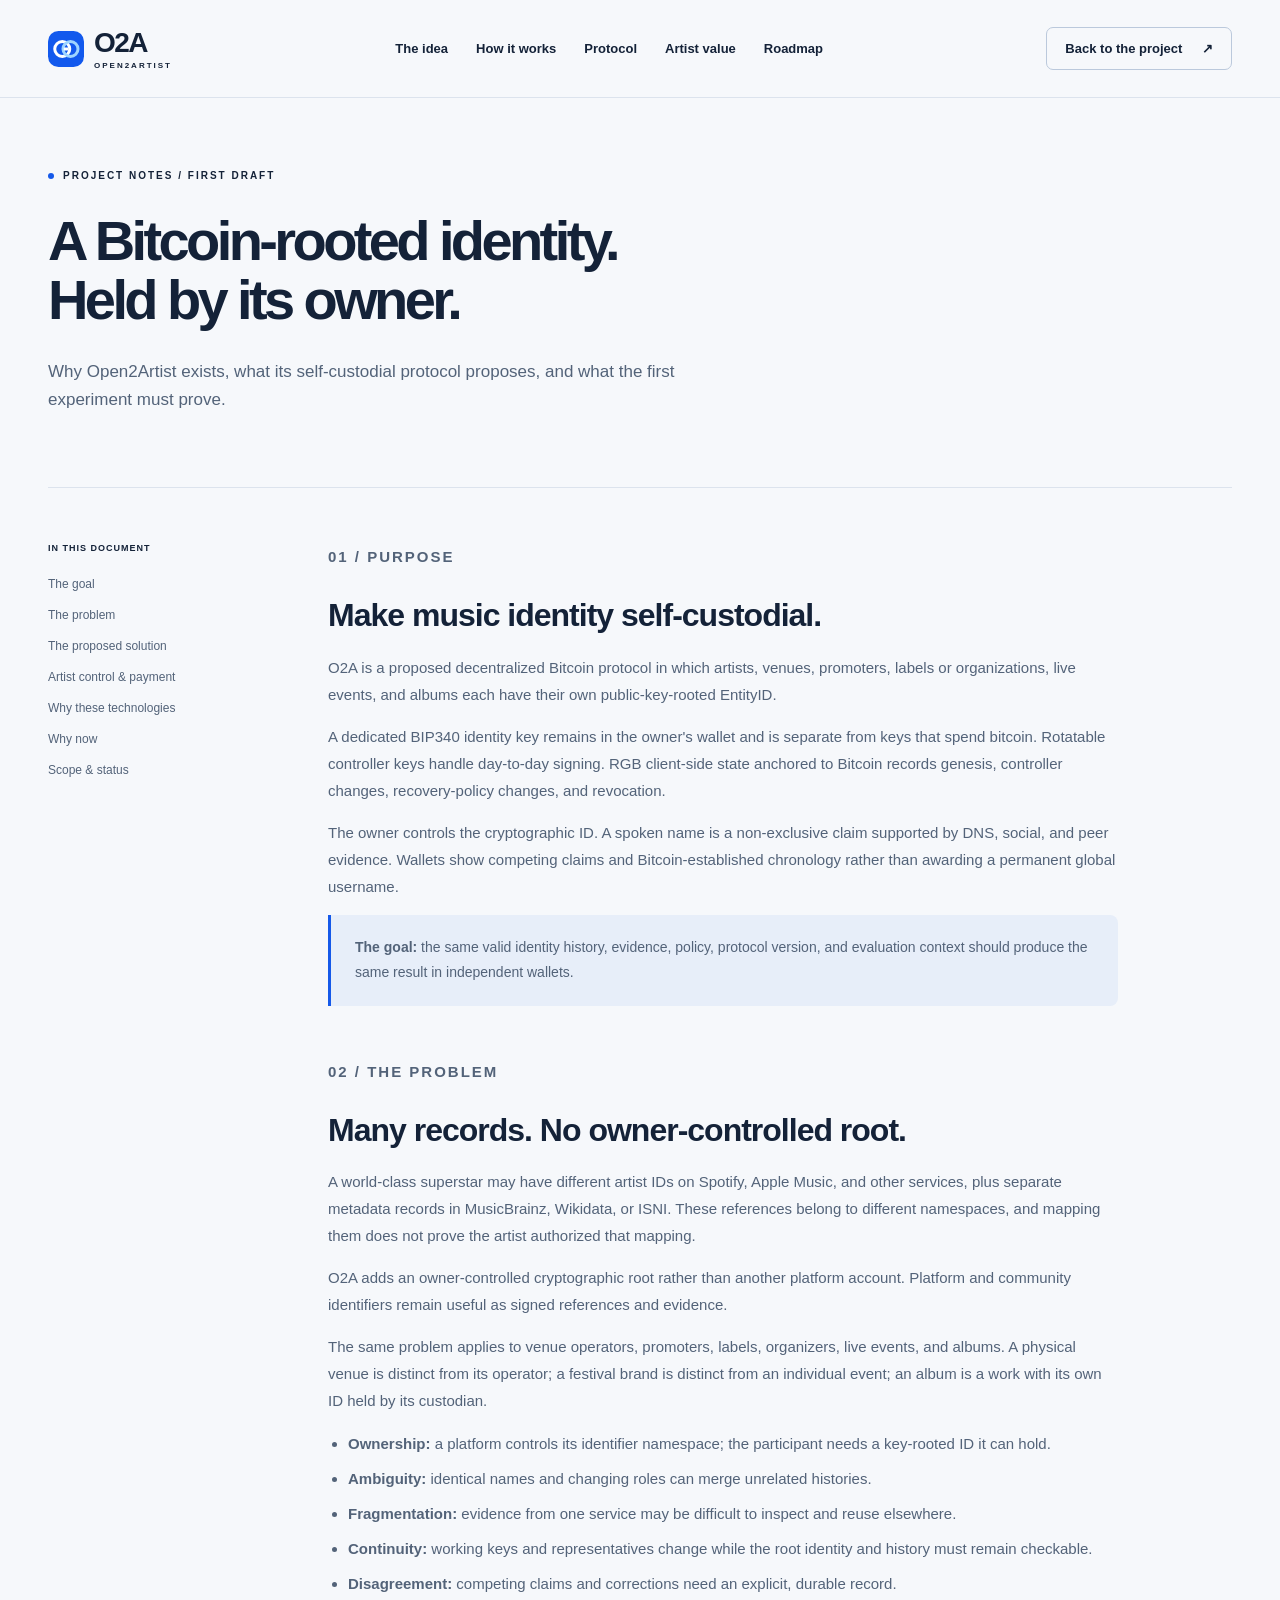
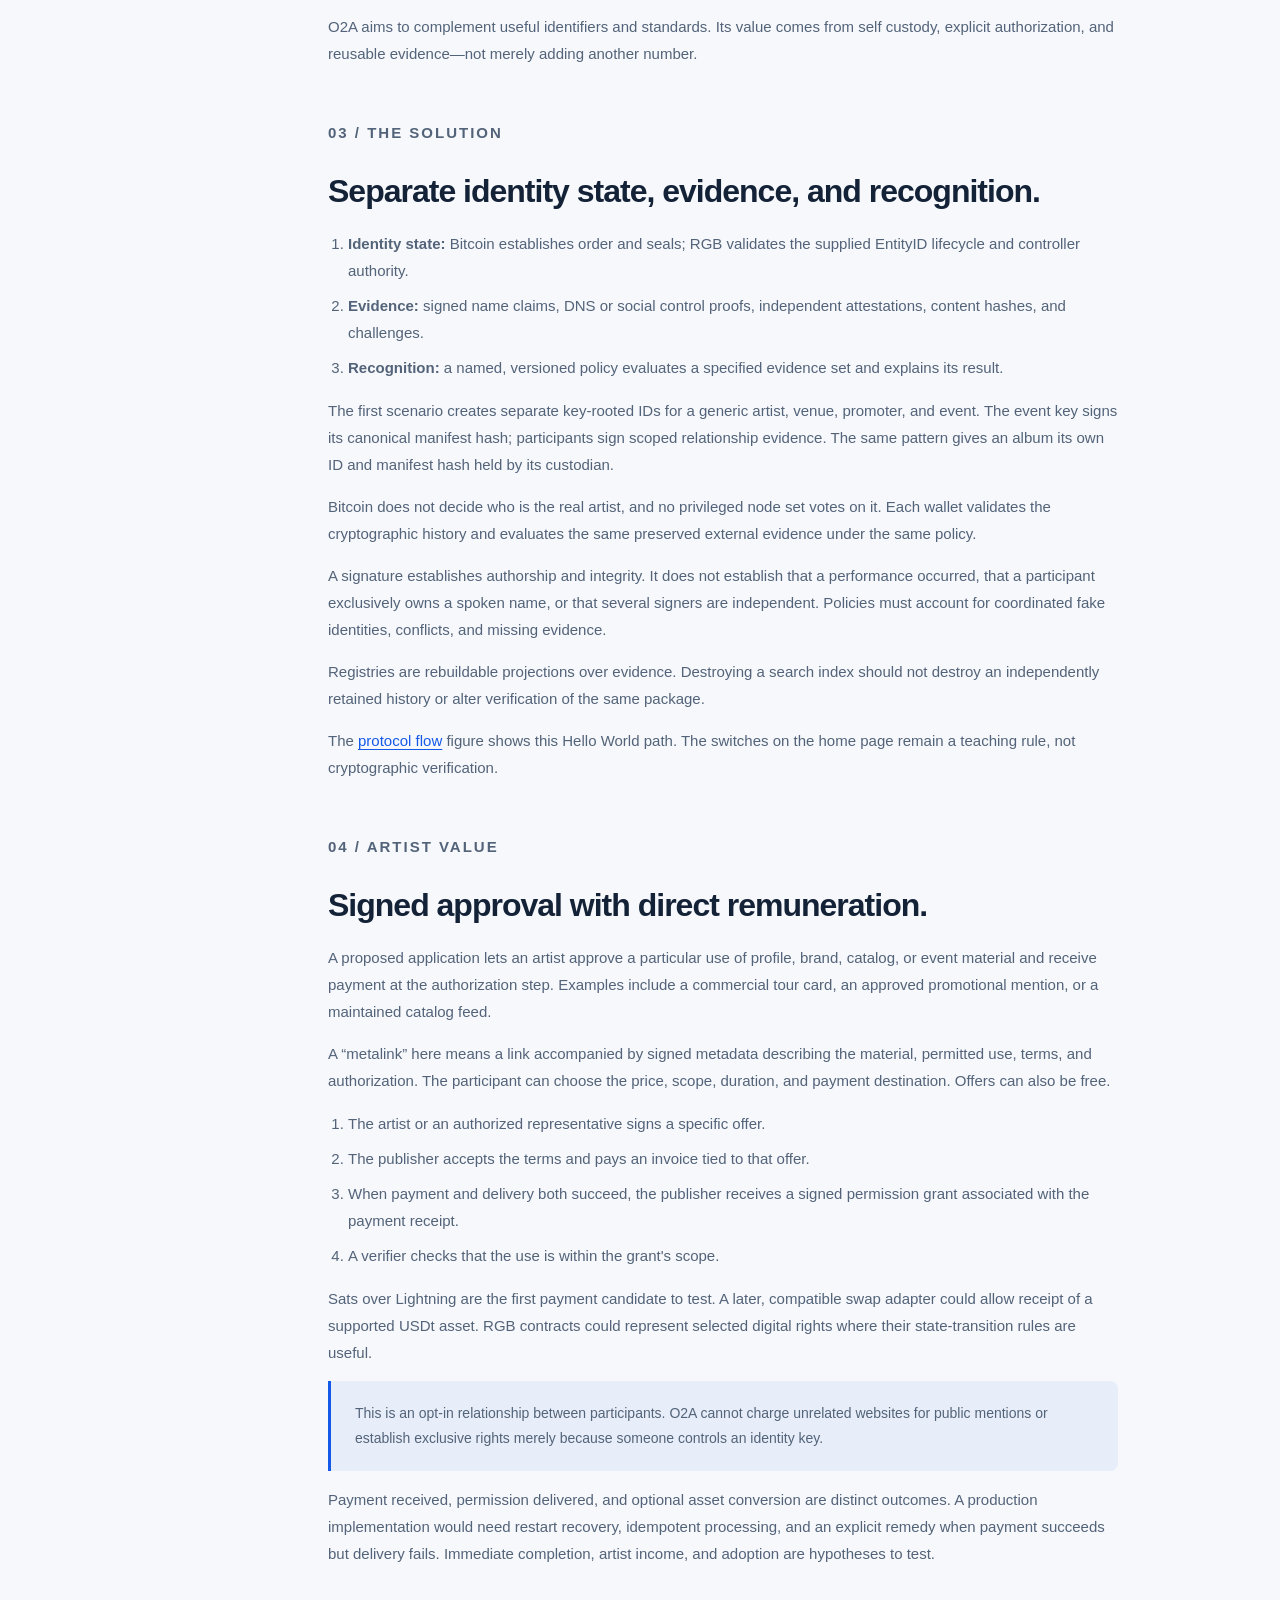
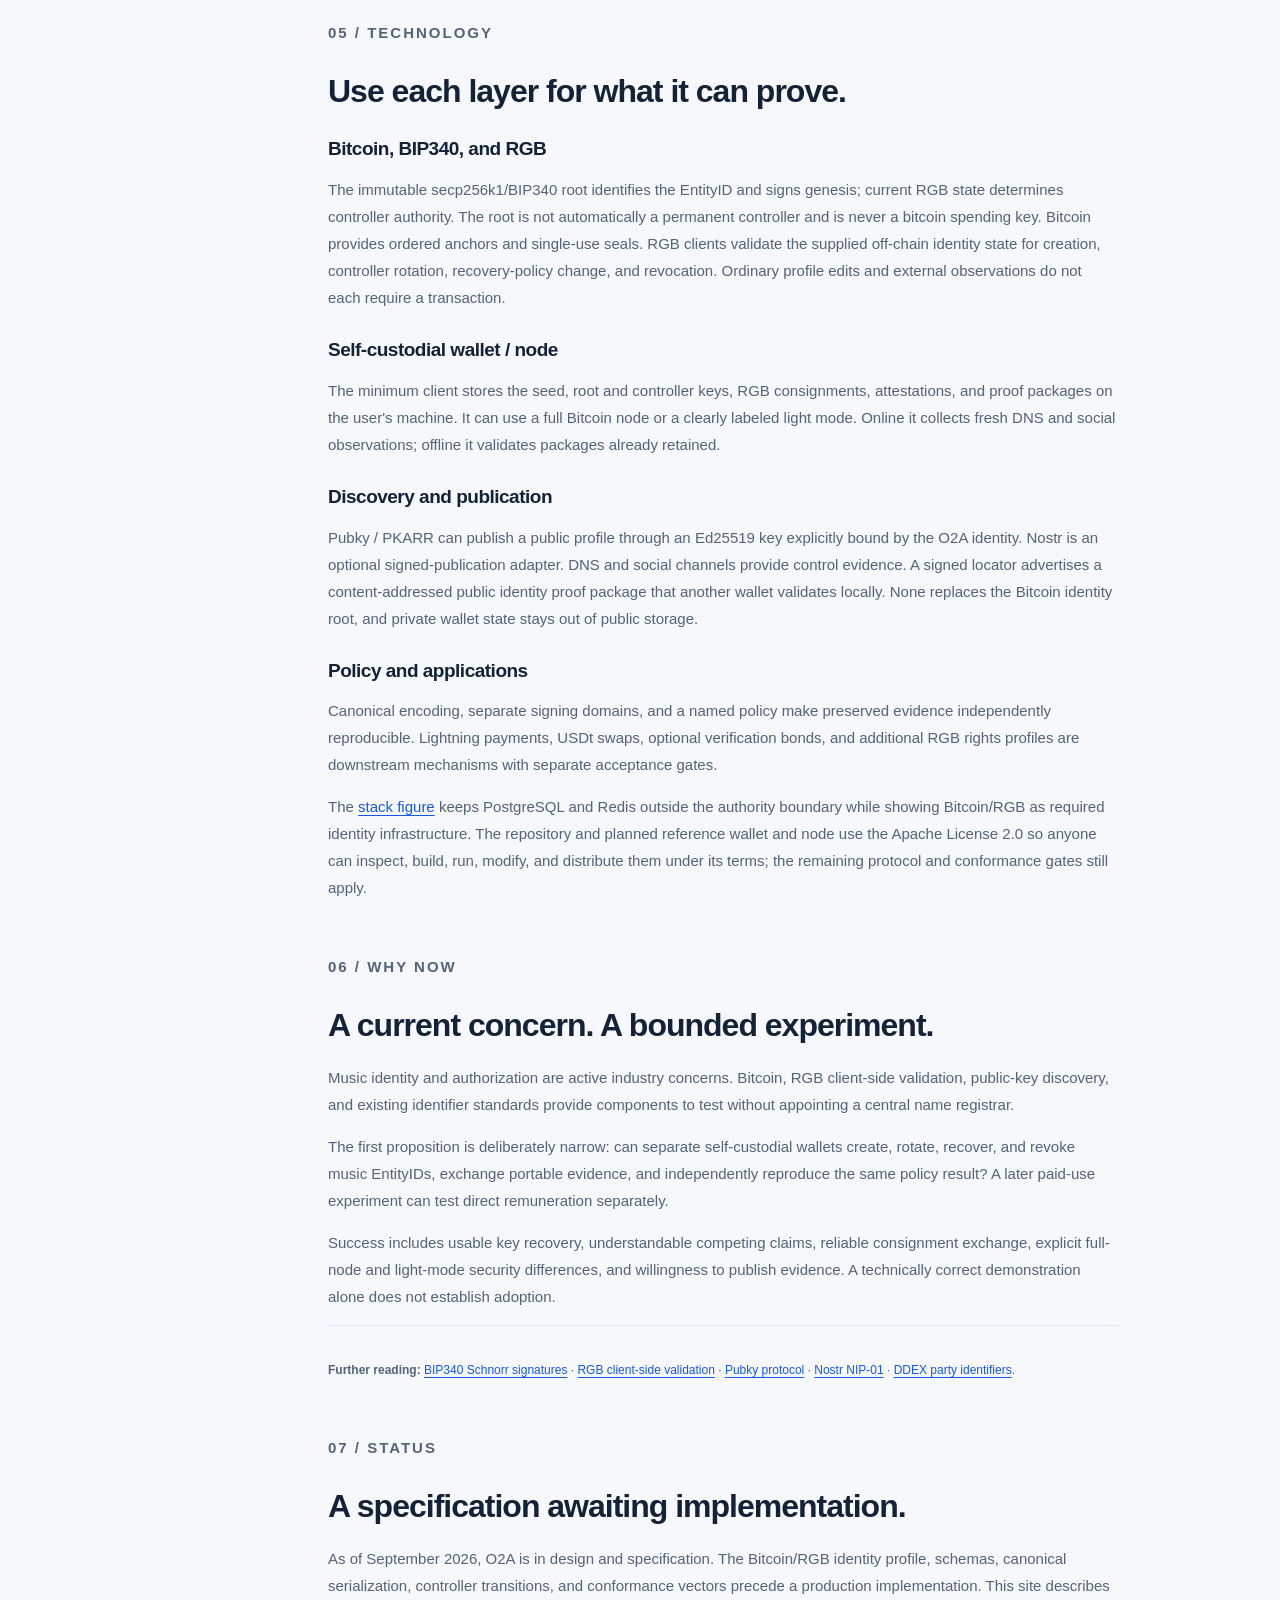
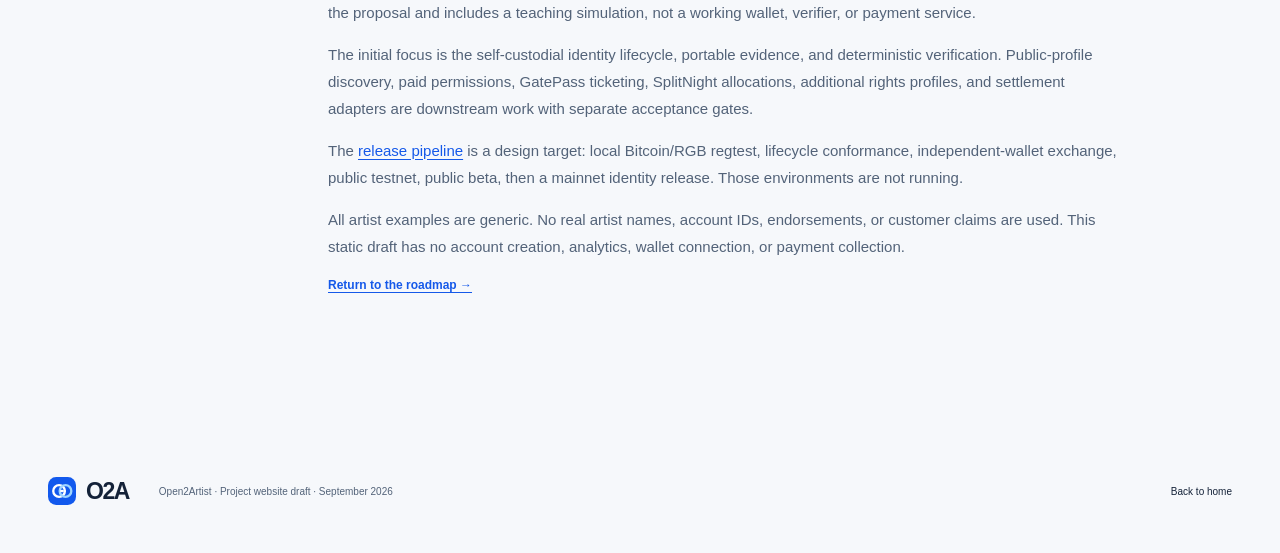
==== site/guide.html @ 4b62922c "Tighten proof package and adopt Apache-2.0" ====
<!doctype html>
<html lang="en">
<head>
  <meta charset="utf-8"><meta name="viewport" content="width=device-width, initial-scale=1">
  <meta name="description" content="The goal, design choices, and open questions behind Open2Artist. A draft protocol for participant-controlled identity in music.">
  <meta name="robots" content="noindex, nofollow"><meta name="theme-color" content="#f6f8fb">
  <title>Project notes — O2A Open2Artist</title>
  <link rel="icon" href="assets/mark.svg" type="image/svg+xml"><link rel="stylesheet" href="assets/style.css">
</head>
<body>
  <a class="skip" href="#main">Skip to content</a>
  <header class="header"><a class="brand" href="index.html" aria-label="O2A Open2Artist home"><img src="assets/mark.svg" width="36" height="36" alt=""><span>O2A<span class="brand-sub">OPEN2ARTIST</span></span></a><nav aria-label="Main navigation"><a href="index.html#idea">The idea</a><a href="index.html#evidence">How it works</a><a href="index.html#protocol">Protocol</a><a href="index.html#value">Artist value</a><a href="index.html#roadmap">Roadmap</a></nav><a class="nav-cta" href="index.html">Back to the project <span aria-hidden="true">↗</span></a></header>
  <main id="main" class="wrap">
    <div class="guide-hero"><p class="eyebrow"><span class="dot"></span> PROJECT NOTES / FIRST DRAFT</p><h1>A Bitcoin-rooted identity.<br>Held by its owner.</h1><p>Why Open2Artist exists, what its self-custodial protocol proposes, and what the first experiment must prove.</p></div>
    <div class="guide-layout"><nav class="guide-toc" aria-label="Project notes sections"><strong>IN THIS DOCUMENT</strong><a href="#goal">The goal</a><a href="#problem">The problem</a><a href="#verification">The proposed solution</a><a href="#payments">Artist control &amp; payment</a><a href="#technology">Why these technologies</a><a href="#timing">Why now</a><a href="#status">Scope &amp; status</a></nav><div class="guide-body">
      <section id="goal"><p class="eyebrow">01 / PURPOSE</p><h2>Make music identity self-custodial.</h2><p>O2A is a proposed decentralized Bitcoin protocol in which artists, venues, promoters, labels or organizations, live events, and albums each have their own public-key-rooted EntityID.</p><p>A dedicated BIP340 identity key remains in the owner's wallet and is separate from keys that spend bitcoin. Rotatable controller keys handle day-to-day signing. RGB client-side state anchored to Bitcoin records genesis, controller changes, recovery-policy changes, and revocation.</p><p>The owner controls the cryptographic ID. A spoken name is a non-exclusive claim supported by DNS, social, and peer evidence. Wallets show competing claims and Bitcoin-established chronology rather than awarding a permanent global username.</p><div class="guide-callout"><p><strong>The goal:</strong> the same valid identity history, evidence, policy, protocol version, and evaluation context should produce the same result in independent wallets.</p></div></section>
      <section id="problem"><p class="eyebrow">02 / THE PROBLEM</p><h2>Many records. No owner-controlled root.</h2><p>A world-class superstar may have different artist IDs on Spotify, Apple Music, and other services, plus separate metadata records in MusicBrainz, Wikidata, or ISNI. These references belong to different namespaces, and mapping them does not prove the artist authorized that mapping.</p><p>O2A adds an owner-controlled cryptographic root rather than another platform account. Platform and community identifiers remain useful as signed references and evidence.</p><p>The same problem applies to venue operators, promoters, labels, organizers, live events, and albums. A physical venue is distinct from its operator; a festival brand is distinct from an individual event; an album is a work with its own ID held by its custodian.</p><ul><li><strong>Ownership:</strong> a platform controls its identifier namespace; the participant needs a key-rooted ID it can hold.</li><li><strong>Ambiguity:</strong> identical names and changing roles can merge unrelated histories.</li><li><strong>Fragmentation:</strong> evidence from one service may be difficult to inspect and reuse elsewhere.</li><li><strong>Continuity:</strong> working keys and representatives change while the root identity and history must remain checkable.</li><li><strong>Disagreement:</strong> competing claims and corrections need an explicit, durable record.</li></ul><p>O2A aims to complement useful identifiers and standards. Its value comes from self custody, explicit authorization, and reusable evidence—not merely adding another number.</p></section>
      <section id="verification"><p class="eyebrow">03 / THE SOLUTION</p><h2>Separate identity state, evidence, and recognition.</h2><ol><li><strong>Identity state:</strong> Bitcoin establishes order and seals; RGB validates the supplied EntityID lifecycle and controller authority.</li><li><strong>Evidence:</strong> signed name claims, DNS or social control proofs, independent attestations, content hashes, and challenges.</li><li><strong>Recognition:</strong> a named, versioned policy evaluates a specified evidence set and explains its result.</li></ol><p>The first scenario creates separate key-rooted IDs for a generic artist, venue, promoter, and event. The event key signs its canonical manifest hash; participants sign scoped relationship evidence. The same pattern gives an album its own ID and manifest hash held by its custodian.</p><p>Bitcoin does not decide who is the real artist, and no privileged node set votes on it. Each wallet validates the cryptographic history and evaluates the same preserved external evidence under the same policy.</p><p>A signature establishes authorship and integrity. It does not establish that a performance occurred, that a participant exclusively owns a spoken name, or that several signers are independent. Policies must account for coordinated fake identities, conflicts, and missing evidence.</p><p>Registries are rebuildable projections over evidence. Destroying a search index should not destroy an independently retained history or alter verification of the same package.</p><p>The <a href="index.html#flow">protocol flow</a> figure shows this Hello World path. The switches on the home page remain a teaching rule, not cryptographic verification.</p></section>
      <section id="payments"><p class="eyebrow">04 / ARTIST VALUE</p><h2>Signed approval with direct remuneration.</h2><p>A proposed application lets an artist approve a particular use of profile, brand, catalog, or event material and receive payment at the authorization step. Examples include a commercial tour card, an approved promotional mention, or a maintained catalog feed.</p><p>A “metalink” here means a link accompanied by signed metadata describing the material, permitted use, terms, and authorization. The participant can choose the price, scope, duration, and payment destination. Offers can also be free.</p><ol><li>The artist or an authorized representative signs a specific offer.</li><li>The publisher accepts the terms and pays an invoice tied to that offer.</li><li>When payment and delivery both succeed, the publisher receives a signed permission grant associated with the payment receipt.</li><li>A verifier checks that the use is within the grant's scope.</li></ol><p>Sats over Lightning are the first payment candidate to test. A later, compatible swap adapter could allow receipt of a supported USDt asset. RGB contracts could represent selected digital rights where their state-transition rules are useful.</p><div class="guide-callout"><p>This is an opt-in relationship between participants. O2A cannot charge unrelated websites for public mentions or establish exclusive rights merely because someone controls an identity key.</p></div><p>Payment received, permission delivered, and optional asset conversion are distinct outcomes. A production implementation would need restart recovery, idempotent processing, and an explicit remedy when payment succeeds but delivery fails. Immediate completion, artist income, and adoption are hypotheses to test.</p></section>
      <section id="technology"><p class="eyebrow">05 / TECHNOLOGY</p><h2>Use each layer for what it can prove.</h2><h3>Bitcoin, BIP340, and RGB</h3><p>The immutable secp256k1/BIP340 root identifies the EntityID and signs genesis; current RGB state determines controller authority. The root is not automatically a permanent controller and is never a bitcoin spending key. Bitcoin provides ordered anchors and single-use seals. RGB clients validate the supplied off-chain identity state for creation, controller rotation, recovery-policy change, and revocation. Ordinary profile edits and external observations do not each require a transaction.</p><h3>Self-custodial wallet / node</h3><p>The minimum client stores the seed, root and controller keys, RGB consignments, attestations, and proof packages on the user's machine. It can use a full Bitcoin node or a clearly labeled light mode. Online it collects fresh DNS and social observations; offline it validates packages already retained.</p><h3>Discovery and publication</h3><p>Pubky / PKARR can publish a public profile through an Ed25519 key explicitly bound by the O2A identity. Nostr is an optional signed-publication adapter. DNS and social channels provide control evidence. A signed locator advertises a content-addressed public identity proof package that another wallet validates locally. None replaces the Bitcoin identity root, and private wallet state stays out of public storage.</p><h3>Policy and applications</h3><p>Canonical encoding, separate signing domains, and a named policy make preserved evidence independently reproducible. Lightning payments, USDt swaps, optional verification bonds, and additional RGB rights profiles are downstream mechanisms with separate acceptance gates.</p><p>The <a href="index.html#stack">stack figure</a> keeps PostgreSQL and Redis outside the authority boundary while showing Bitcoin/RGB as required identity infrastructure. The repository and planned reference wallet and node use the Apache License 2.0 so anyone can inspect, build, run, modify, and distribute them under its terms; the remaining protocol and conformance gates still apply.</p></section>
      <section id="timing"><p class="eyebrow">06 / WHY NOW</p><h2>A current concern. A bounded experiment.</h2><p>Music identity and authorization are active industry concerns. Bitcoin, RGB client-side validation, public-key discovery, and existing identifier standards provide components to test without appointing a central name registrar.</p><p>The first proposition is deliberately narrow: can separate self-custodial wallets create, rotate, recover, and revoke music EntityIDs, exchange portable evidence, and independently reproduce the same policy result? A later paid-use experiment can test direct remuneration separately.</p><p>Success includes usable key recovery, understandable competing claims, reliable consignment exchange, explicit full-node and light-mode security differences, and willingness to publish evidence. A technically correct demonstration alone does not establish adoption.</p><div class="source-list"><p><strong>Further reading:</strong> <a href="https://github.com/bitcoin/bips/blob/master/bip-0340.mediawiki">BIP340 Schnorr signatures</a> · <a href="https://docs.rgb.info/distributed-computing-concepts/client-side-validation">RGB client-side validation</a> · <a href="https://pubky.org/explore/pubky-protocol/introduction/">Pubky protocol</a> · <a href="https://github.com/nostr-protocol/nips/blob/master/01.md">Nostr NIP-01</a> · <a href="https://pie.ddex.net/party-identification-and-enrichment/6-identifying-and-describing-parties-and-names/6.2-identifying-and-describing-parties/">DDEX party identifiers</a>.</p></div></section>
      <section id="status"><p class="eyebrow">07 / STATUS</p><h2>A specification awaiting implementation.</h2><p>As of September 2026, O2A is in design and specification. The Bitcoin/RGB identity profile, schemas, canonical serialization, controller transitions, and conformance vectors precede a production implementation. This site describes the proposal and includes a teaching simulation, not a working wallet, verifier, or payment service.</p><p>The initial focus is the self-custodial identity lifecycle, portable evidence, and deterministic verification. Public-profile discovery, paid permissions, GatePass ticketing, SplitNight allocations, additional rights profiles, and settlement adapters are downstream work with separate acceptance gates.</p><p>The <a href="index.html#pipeline">release pipeline</a> is a design target: local Bitcoin/RGB regtest, lifecycle conformance, independent-wallet exchange, public testnet, public beta, then a mainnet identity release. Those environments are not running.</p><p>All artist examples are generic. No real artist names, account IDs, endorsements, or customer claims are used. This static draft has no account creation, analytics, wallet connection, or payment collection.</p><a class="text-link" href="index.html#roadmap">Return to the roadmap →</a></section>
    </div></div>
  </main>
  <footer class="footer wrap"><a class="brand" href="index.html"><img src="assets/mark.svg" width="28" height="28" alt=""><span>O2A</span></a><p>Open2Artist · Project website draft · September 2026</p><a href="index.html">Back to home</a></footer>
</body>
</html>
---- site/assets/style.css ----
:root{--ink:#142238;--muted:#536379;--blue:#1559e9;--line:#dce3ed;--paper:#f6f8fb;--mint:#a9edd6;--navy:#112840;--radius:18px}
*{box-sizing:border-box}html{scroll-behavior:smooth;scroll-padding-top:105px}body{margin:0;color:var(--ink);background:var(--paper);font-family:Inter,"Helvetica Neue",Arial,sans-serif;-webkit-font-smoothing:antialiased}a{color:inherit;text-decoration:none}a,button,input{-webkit-tap-highlight-color:transparent}a:focus-visible,button:focus-visible{outline:3px solid var(--blue);outline-offset:6px}a:hover{text-decoration:underline;text-underline-offset:5px}.wrap{width:min(1200px,calc(100% - 96px));margin-inline:auto}.skip{position:fixed;left:20px;top:-100px;background:white;padding:15px;z-index:20}.skip:focus{top:15px}.sr-only{position:absolute;width:1px;height:1px;overflow:hidden;clip-path:inset(50%);white-space:nowrap}.header{height:98px;display:flex;align-items:center;justify-content:space-between;gap:24px;padding:0 48px;max-width:1440px;margin:auto;border-bottom:1px solid var(--line)}.brand{display:flex;align-items:center;gap:10px;font-size:28px;font-weight:800;letter-spacing:-1.5px;text-decoration:none!important}.brand-sub{display:block;font-size:8px;letter-spacing:2px;margin-top:2px}.header nav{display:flex;gap:28px;font-size:13px;font-weight:600}.nav-cta{font-size:13px;font-weight:700;border:1px solid #bbc9dc;padding:13px 18px;border-radius:7px}.nav-cta span{margin-left:16px}.hero{display:grid;grid-template-columns:1.05fr 1fr;gap:25px;align-items:center;padding-block:84px 72px}.eyebrow{font-size:10px;letter-spacing:2px;font-weight:750;line-height:1.6;margin:0 0 28px;display:flex;align-items:center;gap:9px}.dot{display:inline-block;flex:none;width:6px;height:6px;border-radius:50%;background:var(--blue)}h1{font-size:clamp(45px,4.8vw,68px);font-weight:650;letter-spacing:-3.6px;line-height:1.05;margin:0 0 28px}h1>span,.blue{color:var(--blue)}.hero-text{max-width:445px;font-size:17px;line-height:1.7;color:var(--muted);margin-bottom:32px}.actions{display:flex;gap:24px;align-items:center}.button{display:inline-flex;align-items:center;justify-content:center;gap:26px;padding:17px 23px;font-size:13px;font-weight:700;border-radius:7px}.button.primary{background:var(--blue);color:white;box-shadow:0 5px 15px #1459ed16}.button:hover{background:#0e47c4;text-decoration:none}.text-link{font-size:12px;font-weight:700}.text-link span{margin-left:10px}.draft-note{display:flex;align-items:center;gap:10px;color:#67758a;font-size:10px;margin-top:32px;line-height:1.6}.mini-tag{display:inline-block;font-size:8px;letter-spacing:1px;font-weight:700;border:1px solid #bdcadb;border-radius:4px;padding:4px 6px;white-space:nowrap}.network{position:relative;aspect-ratio:1;isolation:isolate;max-width:550px;width:100%;background:radial-gradient(ellipse at center,#dbeafe 0,transparent 70%)}.network-grid{position:absolute;inset:0;background-image:radial-gradient(#c5d1e2 1px,transparent 1px);background-size:21px 21px;mask-image:radial-gradient(ellipse,#000 35%,transparent 72%)}.orbit{border:1px solid #c7d8f1;border-radius:50%;position:absolute;inset:5%;z-index:-1}.orbit-two{inset:21%;border-style:dashed}.connections{position:absolute;inset:0;width:100%;height:100%;overflow:visible}.connections path{stroke:#95b5df;stroke-width:1.5;fill:none;stroke-dasharray:5 5}.connections circle{fill:#1559e9;stroke:var(--paper);stroke-width:3}.identity-card{position:absolute;width:43%;left:28.5%;top:27%;background:var(--navy);color:white;border-radius:15px;padding:20px;box-shadow:0 18px 45px #12315322;transform:rotate(-3deg)}.identity-top{font-size:8px;letter-spacing:1.3px;display:flex;justify-content:space-between;color:#b7d3ee}.identity-card>strong{font-size:23px;letter-spacing:-.7px;line-height:1.2;display:block}.artist-symbol{height:53px;display:flex;align-items:center;gap:5px;margin:12px 0}.artist-symbol i{display:block;background:#a9d4ff;width:6px;height:19px;border-radius:8px}.artist-symbol i:nth-child(2),.artist-symbol i:nth-child(4){height:33px}.artist-symbol i:nth-child(3){height:46px;background:var(--mint)}.id-caption{font-size:9px;display:flex;align-items:center;gap:6px;margin-top:15px;color:#b4cbdf}.id-caption .dot{background:var(--mint);width:4px;height:4px}.identity-bottom{display:flex;gap:8px;border-top:1px solid #35485c;margin-top:18px;padding-top:13px;font-size:7px;letter-spacing:1px;color:#b4cbdf}.identity-bottom span{border:1px solid #53677b;padding:4px 5px;border-radius:3px}.node{position:absolute;display:flex;align-items:center;gap:10px;background:white;border:1px solid #e0e7f0;border-radius:10px;padding:13px 15px;box-shadow:0 8px 25px #112b4820;z-index:2}.node strong{display:block;font-size:11px}.node small{display:block;font-size:8px;margin-top:4px;color:var(--muted)}.node-icon{display:grid;place-items:center;flex:none;background:#dcecff;color:#2152af;font-weight:700;font-size:13px;width:29px;height:32px;border-radius:6px}.node-icon.purple{color:#68508a;background:#eee6f5}.node-icon.peach{background:#ffe8d5;color:#80521d}.node-venue{left:1%;top:12%;transform:rotate(-5deg)}.node-promoter{right:0;top:24%;transform:rotate(4deg)}.node-event{right:0;bottom:14%;transform:rotate(4deg)}.check{background:#def7eb;color:#0b6247;font-size:9px;padding:3px 5px;border-radius:50%;margin-left:5px}.proof-chip{position:absolute;left:1%;bottom:20%;font-size:10px;font-weight:600;background:white;border:1px solid #d8e1ed;box-shadow:0 8px 25px #112b4812;padding:13px;border-radius:8px;transform:rotate(-5deg)}.proof-icon{color:var(--blue);font-size:16px;margin-right:8px}.network-caption{position:absolute;bottom:0;left:0;width:100%;text-align:center;font-size:7px;letter-spacing:1.4px;color:#667c98}.principle-strip{background:var(--blue);color:white}.strip-inner{display:flex;align-items:center;gap:45px;min-height:75px;font-size:15px;font-weight:500;letter-spacing:-.2px}.strip-arrow{font-size:28px;margin-left:auto}.section{padding-block:91px}.section-top{display:flex;align-items:center;justify-content:space-between;gap:20px;margin-bottom:32px}.section-top .eyebrow{margin:0}.section-note{font-size:11px;color:var(--muted)}h2{font-size:clamp(32px,3.3vw,46px);font-weight:550;line-height:1.12;letter-spacing:-2px;margin:0}h3{font-size:21px;line-height:1.25;letter-spacing:-.5px;font-weight:600;margin:18px 0 14px}p{line-height:1.7}.split-heading{display:grid;grid-template-columns:1.12fr 1fr;gap:90px;align-items:center;margin-bottom:44px}.split-heading p{font-size:15px;color:var(--muted);margin:0}.split-heading p+p{margin-top:15px}.problem-grid{display:grid;grid-template-columns:repeat(3,1fr);gap:18px}.problem-card{padding:30px;background:white;border:1px solid var(--line);border-radius:var(--radius)}.card-number{font-size:11px;color:#6c7b91}.problem-card p{font-size:13px;color:var(--muted);margin-bottom:28px;min-height:86px}.mini-ids{display:flex;flex-wrap:wrap;gap:6px;justify-content:center;border:1px solid #e4eaf2;border-radius:10px;padding:16px 9px;background:#f9fbfe;font-size:9px}.mini-ids span{border:1px solid #cfdaea;background:white;padding:7px 6px;border-radius:4px}.mini-ids b{width:100%;text-align:center;font-weight:600;color:var(--blue);font-size:12px;margin-top:9px}.mini-history{display:flex;align-items:center;justify-content:center;gap:7px;background:#f3f7fc;border:1px solid #e4eaf2;padding:37px 9px;border-radius:10px;font-size:11px}.mini-history i{width:13px;height:1px;background:#89a7ce}.mini-history span:last-child{color:var(--blue)}.mini-payment{background:#f0faf6;border:1px solid #d6eae1;border-radius:10px;display:flex;justify-content:space-between;align-items:center;gap:10px;padding:32px 15px;font-size:11px}.mini-payment b{font-size:18px;color:#17624c}.section-footnote{font-size:11px;color:var(--muted);max-width:780px;margin:24px 0 0}.diagram-hint{display:none}.diagram-list{display:flex;flex-direction:column;gap:28px}.diagram{margin:0;background:#fff;border:1px solid var(--line);border-radius:18px;overflow:auto}.diagram img{display:block;width:100%;min-width:920px;height:auto}.diagram figcaption{padding:16px 22px 18px;font-size:13px;color:var(--muted);line-height:1.65;border-top:1px solid var(--line)}.diagram figcaption strong{color:var(--ink)}
.evidence-section{background:var(--navy);color:white;padding:70px 0 76px}.evidence-section .eyebrow{color:#b4c8df}.mini-tag.light{border-color:#586c82;color:#cad8e8}.evidence-layout{display:grid;grid-template-columns:.8fr 1.2fr;gap:110px;align-items:center}.evidence-copy p{color:#b8cadc;font-size:15px;max-width:310px;margin:25px 0}.on-dark{color:#bceadf}.demo{background:#f9fbff;color:var(--ink);border-radius:16px;padding:26px 30px;box-shadow:0 20px 55px #0002}.demo-heading{display:flex;align-items:center;justify-content:space-between;gap:8px;border-bottom:1px solid #dbe4ed;padding-bottom:16px}.demo-heading .eyebrow{font-size:8px;color:var(--muted);letter-spacing:1px;margin:0}.demo-heading h3{margin:9px 0 0;font-size:20px}.demo-label{font-size:7px;letter-spacing:1px;background:#e5edf9;padding:6px;border-radius:4px;color:#36577d}.demo fieldset{border:0;margin:5px 0 15px;padding:0}.evidence-row{position:relative;display:flex;align-items:center;gap:12px;cursor:pointer;padding:13px 0;border-bottom:1px solid #e4eaf2}.evidence-icon{width:30px;height:30px;border-radius:6px;background:#e6eef8;display:grid;place-items:center;font-size:12px;color:#36577d;flex:none}.evidence-row strong{font-size:12px;display:block}.evidence-row small{font-size:10px;color:var(--muted);display:block;margin-top:4px}.evidence-row input{position:absolute;right:0;width:36px;height:24px;opacity:0;cursor:pointer}.toggle{pointer-events:none;width:34px;height:20px;border-radius:20px;background:#b4c0d2;margin-left:auto;position:relative;flex:none}.toggle:before{content:"";position:absolute;top:3px;left:3px;width:14px;height:14px;background:white;border-radius:50%;transition:transform .2s}.evidence-row input:checked+.toggle{background:var(--blue)}.evidence-row input:checked+.toggle:before{transform:translateX(14px)}.evidence-row input:focus-visible+.toggle{outline:3px solid #1559e9;outline-offset:4px}.dispute-row .evidence-icon{color:#855b35;background:#f5eadd}.result{background:#eaf0f9;border:1px solid #ccd9ea;border-radius:8px;padding:15px 17px;min-height:132px}.result-label{font-size:7px;letter-spacing:1.5px;font-weight:700;color:#506b8b}.result strong{display:block;font-size:16px;margin-top:8px;letter-spacing:-.3px}.result p{font-size:11px;margin:7px 0 0;color:#4c617b;line-height:1.6}.result[data-state=supported]{background:#e3f6ee;border-color:#b4dfcd}.result[data-state=challenged]{background:#fff0de;border-color:#e2caa9}.demo-disclaimer{font-size:9px;color:#65748a;line-height:1.6;margin-bottom:0}.permission-flow{display:flex;align-items:center;gap:25px;background:white;border:1px solid var(--line);border-radius:var(--radius);padding:35px 40px}.permission-flow article{flex:1}.step-number{font-size:10px;color:var(--blue);border:1px solid #bfcfee;border-radius:50%;width:26px;height:26px;display:grid;place-items:center}.permission-flow h3{font-size:20px;margin-top:14px}.permission-flow p{font-size:12px;color:var(--muted);margin-bottom:0}.flow-arrow{color:#9bacc2}.value-note{display:flex;align-items:center;gap:22px;padding:25px 0 0}.note-symbol{font-size:28px;color:var(--blue)}.value-note p{font-size:11px;color:var(--muted);max-width:700px;margin:0}.value-note strong{color:var(--ink)}.value-note a{font-size:11px;white-space:nowrap;margin-left:auto;font-weight:600}.technology-section{background:#edf2f8;border-block:1px solid var(--line)}.tech-grid{display:grid;grid-template-columns:repeat(3,1fr);gap:36px;margin-top:48px}.tech-grid article{border-top:1px solid #b6c8df;padding-top:20px}.tech-icon{font-size:9px;letter-spacing:1.2px;color:#44658c;font-weight:700}.tech-grid p{font-size:13px;color:var(--muted);min-height:89px}.status-label{display:block;font-size:7px;letter-spacing:1.1px;color:#405b7b;margin-top:20px}.status-pill{font-size:10px;background:#e8effa;border:1px solid #c7d6ed;padding:8px 12px;border-radius:20px;display:flex;align-items:center;gap:7px}.roadmap{display:grid;grid-template-columns:repeat(4,1fr);padding:0;list-style:none;gap:25px;margin-top:50px}.roadmap li{border-top:2px solid #c8d4e3;padding-top:20px}.roadmap .current{border-color:var(--blue)}.roadmap-num{font-size:11px;color:#667990}.roadmap-label{display:block;margin-top:27px;font-size:8px;letter-spacing:1.3px;color:var(--muted)}.current .roadmap-label{color:var(--blue)}.roadmap h3{font-size:19px;margin-top:10px}.roadmap p{font-size:12px;color:var(--muted)}.closing{position:relative;background:#e3edfc;padding:54px 60px;border:1px solid #c5d6f0;border-radius:20px;overflow:hidden;isolation:isolate}.closing h2{font-size:40px;max-width:680px}.closing p:not(.eyebrow){font-size:13px;color:var(--muted)}.closing .button{margin-top:12px}.closing-orbit{position:absolute;width:370px;height:370px;border:45px solid #d1e2fa;border-radius:50%;right:-60px;top:0;z-index:-1;box-shadow:0 0 0 35px #d9e7fb}.footer{display:flex;align-items:center;gap:30px;padding-block:43px}.footer .brand{font-size:23px}.footer p{font-size:10px;color:var(--muted)}.footer>a:last-child{margin-left:auto;font-size:10px}.guide-hero{padding-top:70px;padding-bottom:55px;border-bottom:1px solid var(--line)}.guide-hero h1{font-size:56px;max-width:800px}.guide-hero>p:last-child{max-width:650px;font-size:17px;color:var(--muted)}.guide-layout{display:grid;grid-template-columns:215px 1fr;gap:65px;padding-block:55px 85px}.guide-toc{position:sticky;top:28px;align-self:start;display:flex;flex-direction:column;gap:17px;font-size:12px;color:var(--muted)}.guide-toc strong{color:var(--ink);font-size:9px;letter-spacing:1px;margin-bottom:7px}.guide-body{max-width:790px}.guide-body section{margin-bottom:52px;scroll-margin-top:35px}.guide-body h2{font-size:32px;margin-bottom:20px;letter-spacing:-1px}.guide-body h3{font-size:19px;margin-top:27px}.guide-body p,.guide-body li{font-size:15px;line-height:1.8;color:var(--muted)}.guide-body ul,.guide-body ol{padding-left:20px}.guide-body li{margin-bottom:8px}.guide-body a{color:var(--blue);text-decoration:underline;text-underline-offset:3px}.guide-callout{background:#e7eef9;padding:20px 24px;border-left:3px solid var(--blue);border-radius:0 8px 8px 0}.guide-body .guide-callout p{margin:0;font-size:14px}.source-list{border-top:1px solid var(--line);padding-top:22px}.guide-body .source-list p{font-size:12px}
@media(min-width:1500px){.hero{padding-block:100px}.network{max-width:570px}h1{font-size:70px}}
@media(max-width:1050px){.wrap{width:calc(100% - 64px)}.header{padding-inline:32px}.header nav{gap:18px}.hero{gap:5px;padding-top:65px}h1{font-size:51px;letter-spacing:-2.7px}.hero-text{font-size:15px}.actions{gap:18px}.button{padding:15px 17px;gap:14px}.network{min-width:0}.node{padding:10px;gap:7px}.node-venue{left:0}.identity-card{padding:16px}.identity-card>strong{font-size:20px}.identity-top{font-size:6px}.id-caption{font-size:7px}.identity-bottom{font-size:6px}.node strong{font-size:10px}.node small{font-size:7px}.node-icon{width:23px;height:27px}.proof-chip{font-size:8px}.split-heading{gap:40px}.problem-card{padding:23px}.problem-card p{min-height:110px}.evidence-layout{gap:55px}.demo{padding:24px}.strip-inner{gap:27px;font-size:13px}.tech-grid{gap:24px}.tech-grid p{min-height:112px}.guide-layout{gap:35px}}
@media(max-width:780px){.diagram-hint{display:block;margin:-8px 0 18px;font-size:12px;color:var(--muted)}.wrap{width:calc(100% - 40px)}.header{padding:20px;height:auto;flex-wrap:wrap;gap:18px}.header .brand{font-size:25px}.header nav{order:3;width:100%;flex-wrap:wrap;justify-content:space-between;border-top:1px solid var(--line);padding-top:17px;font-size:11px;gap:12px;row-gap:10px}.nav-cta{margin-left:auto;font-size:11px;padding:10px 12px}.nav-cta span{margin-left:10px}.hero{grid-template-columns:1fr;padding-block:45px 38px;gap:25px}.hero-copy{max-width:600px}h1{font-size:clamp(43px,8vw,62px);letter-spacing:-2.7px}.hero-text{max-width:480px;font-size:16px}.hero .eyebrow{font-size:8px;margin-bottom:24px}.network{max-width:440px;justify-self:center}.identity-card{padding:18px}.identity-card>strong{font-size:23px}.identity-top{font-size:7px}.id-caption{font-size:8px}.node{padding:12px}.node strong{font-size:11px}.node small{font-size:8px}.node-icon{width:29px;height:30px}.proof-chip{font-size:9px}.strip-inner{flex-wrap:wrap;gap:8px 22px;padding-block:22px;font-size:12px}.strip-arrow{display:none}.strip-inner span:last-of-type{width:100%}.section{padding-block:57px}.section-note{display:none}.section-top{margin-bottom:24px}.eyebrow{font-size:8px;letter-spacing:1.4px}.split-heading{grid-template-columns:1fr;gap:22px;margin-bottom:30px}.split-heading p{font-size:14px}h2{font-size:35px;letter-spacing:-1.4px}.problem-grid{grid-template-columns:1fr}.problem-card{padding:26px}.problem-card p{min-height:0;max-width:550px}.problem-card h3{max-width:400px}.mini-ids,.mini-payment,.mini-history{padding:19px}.mini-ids b{width:auto;margin-top:0;align-self:center;margin-left:9px}.evidence-section{padding-block:45px}.evidence-layout{grid-template-columns:1fr;gap:28px}.evidence-copy p{max-width:550px;font-size:14px;margin:18px 0}.evidence-copy .text-link{display:inline-block;margin-top:5px}.demo{padding:22px}.permission-flow{padding:28px;display:grid;grid-template-columns:1fr;gap:20px}.permission-flow article{display:grid;grid-template-columns:28px 1fr;gap:8px 16px}.permission-flow h3{margin:0}.permission-flow p{grid-column:2}.flow-arrow{display:none}.value-note{align-items:flex-start;flex-wrap:wrap;gap:12px}.value-note p{flex:1}.value-note a{margin-left:39px;width:100%}.tech-grid{grid-template-columns:1fr;gap:30px;margin-top:32px}.tech-grid p{min-height:0;margin-bottom:14px}.tech-grid h3{margin-top:12px}.status-label{margin-top:14px}.roadmap{grid-template-columns:1fr 1fr;gap:27px 20px;margin-top:32px}.roadmap-label{margin-top:18px}.roadmap h3{font-size:18px}.status-pill{font-size:8px;padding:6px 9px}.closing{padding:35px 26px}.closing h2{font-size:32px}.closing-orbit{right:-230px;top:30px}.footer{flex-wrap:wrap;gap:12px 25px;padding-block:30px}.footer p{order:3;width:100%;font-size:9px;margin:0}.footer>a:last-child{font-size:10px}.guide-hero{padding-block:40px 30px}.guide-hero h1{font-size:42px}.guide-hero>p:last-child{font-size:15px}.guide-layout{grid-template-columns:1fr;gap:36px;padding-top:30px}.guide-toc{position:static;flex-direction:row;flex-wrap:wrap;gap:13px 22px;border-bottom:1px solid var(--line);padding-bottom:25px;font-size:11px}.guide-toc strong{width:100%;margin-bottom:0}.guide-body p,.guide-body li{font-size:14px}.guide-body h2{font-size:29px}}
@media(max-width:380px){.actions{gap:14px;flex-wrap:wrap}.draft-note{align-items:flex-start}.demo{padding:17px}.demo-label{display:none}.evidence-row{gap:8px}.evidence-row small{font-size:9px}.network .node-promoter{right:-3px}.identity-card{padding:13px}.identity-card>strong{font-size:20px}.identity-top{font-size:6px}.artist-symbol{height:42px;margin-block:8px}.id-caption{font-size:7px}.node{padding:9px;gap:6px}.node-icon{width:24px;height:26px}.node strong{font-size:10px}.node small{font-size:7px}.proof-chip{font-size:8px;padding:10px}.proof-icon{margin-right:4px}.roadmap{grid-template-columns:1fr}.roadmap li{display:flex;gap:20px}.roadmap-label{margin-top:0}}
@media(prefers-reduced-motion:reduce){html{scroll-behavior:auto}*,*:before,*:after{transition:none!important;animation:none!important}}

@media(max-width:780px){.identity-card{width:52%;left:24%;top:25%;padding:14px}.identity-card>strong{font-size:clamp(16px,4.5vw,19px);line-height:1.2}.identity-top{font-size:6px}.artist-symbol{height:38px;margin:8px 0}.artist-symbol i:nth-child(3){height:36px}.artist-symbol i:nth-child(2),.artist-symbol i:nth-child(4){height:27px}.id-caption{font-size:7px;margin-top:10px}.identity-bottom{margin-top:12px;padding-top:10px}}
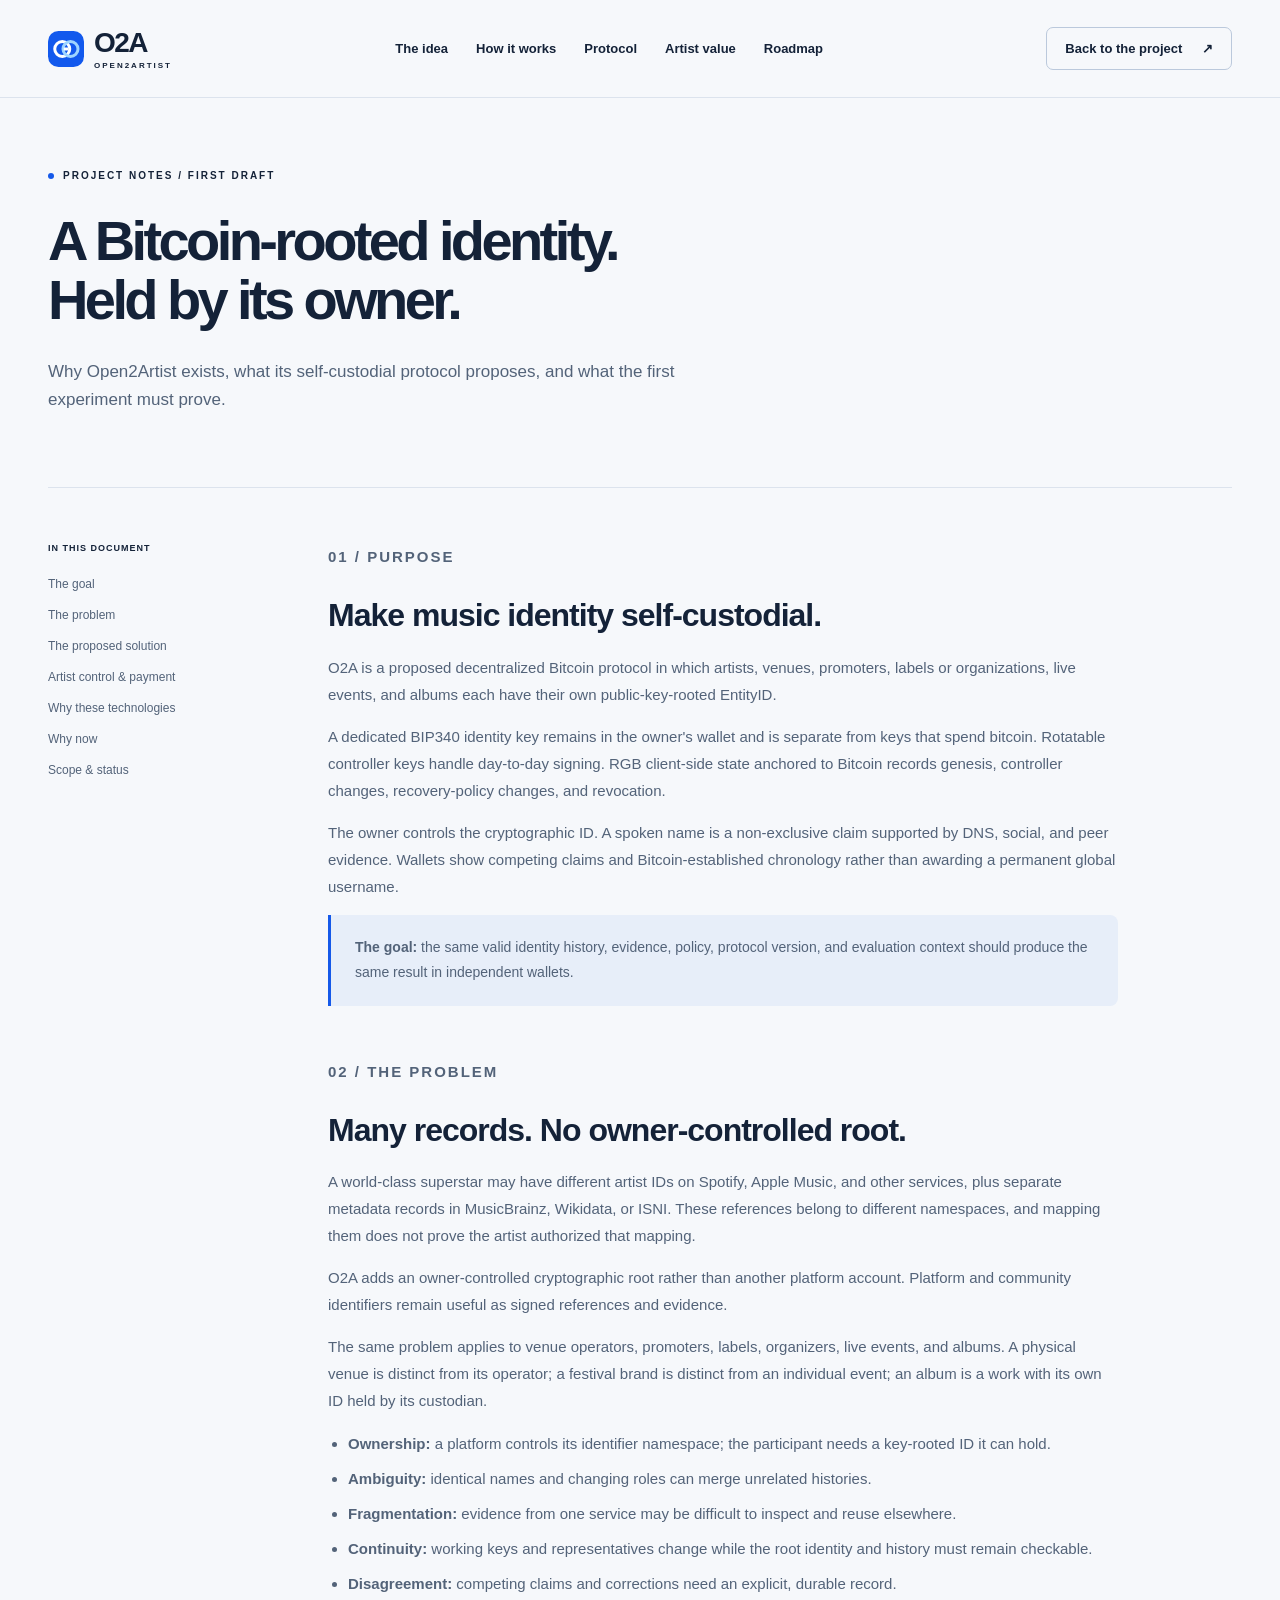
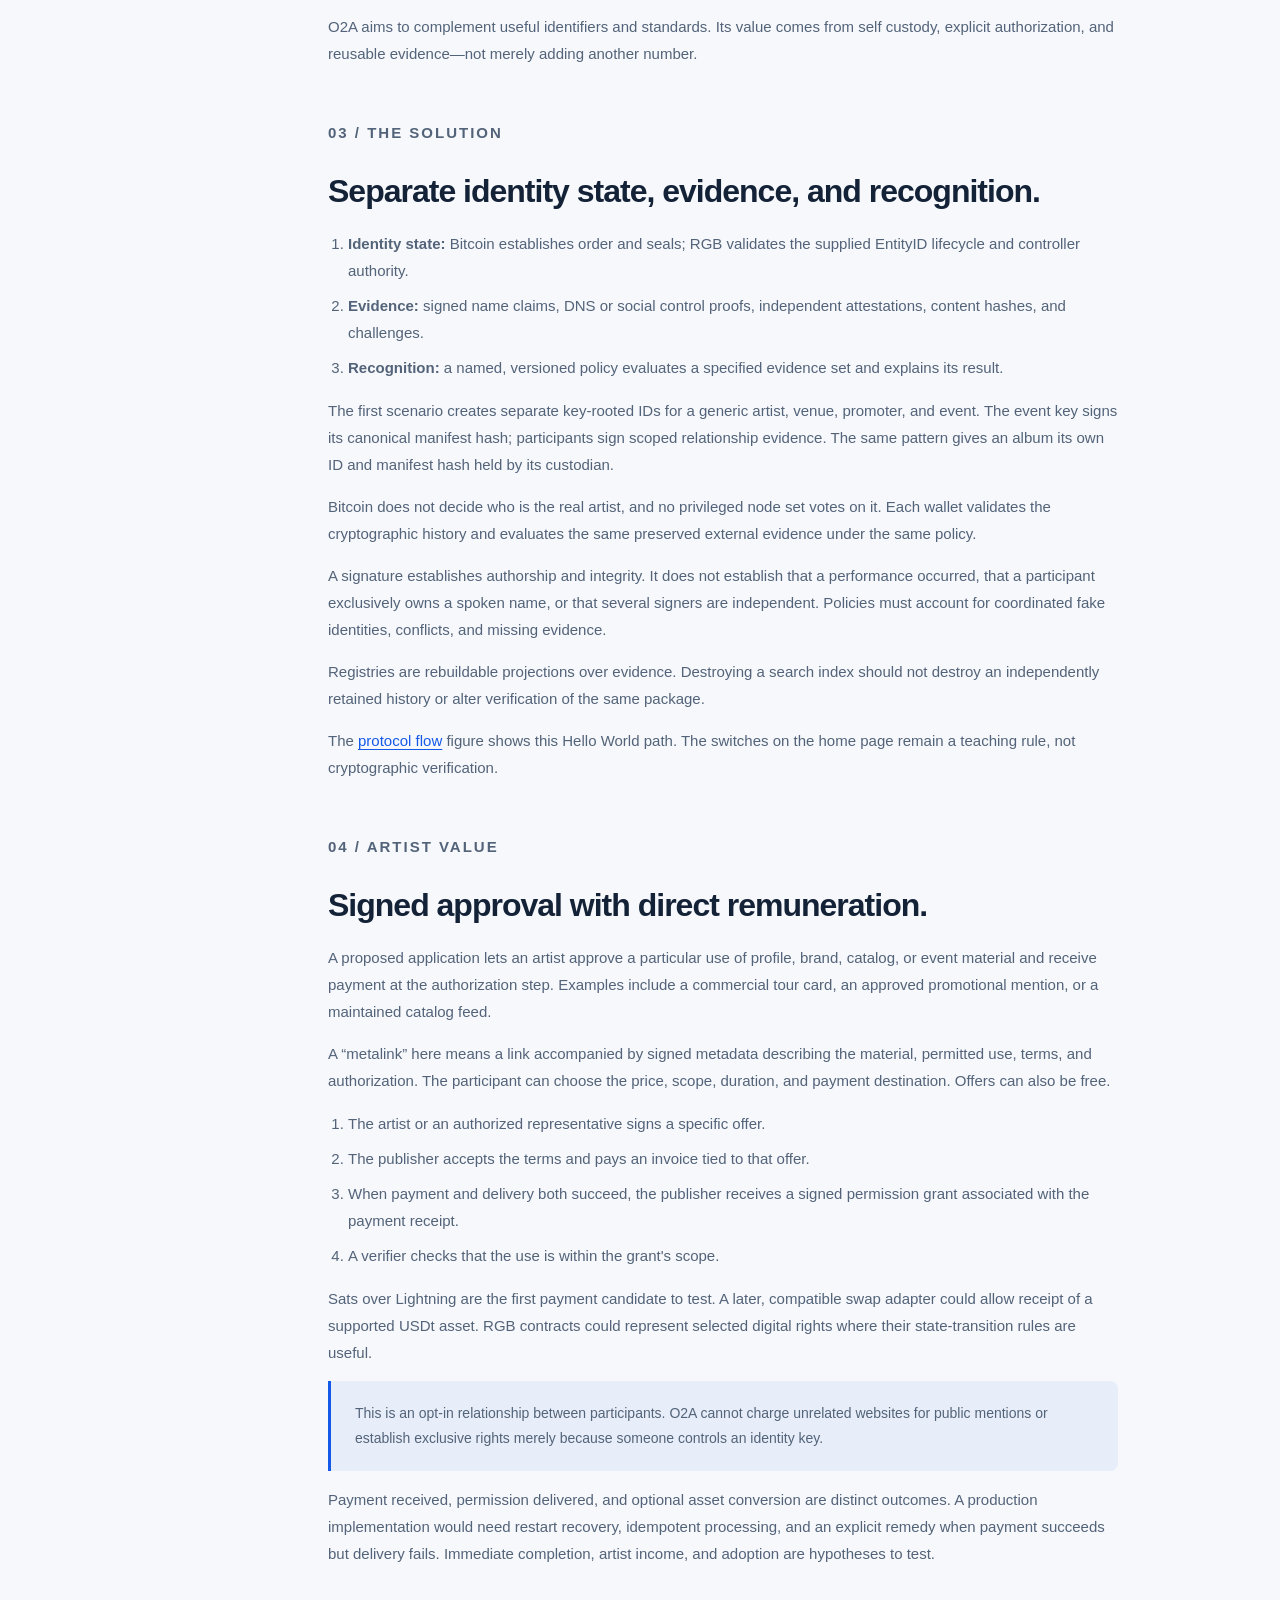
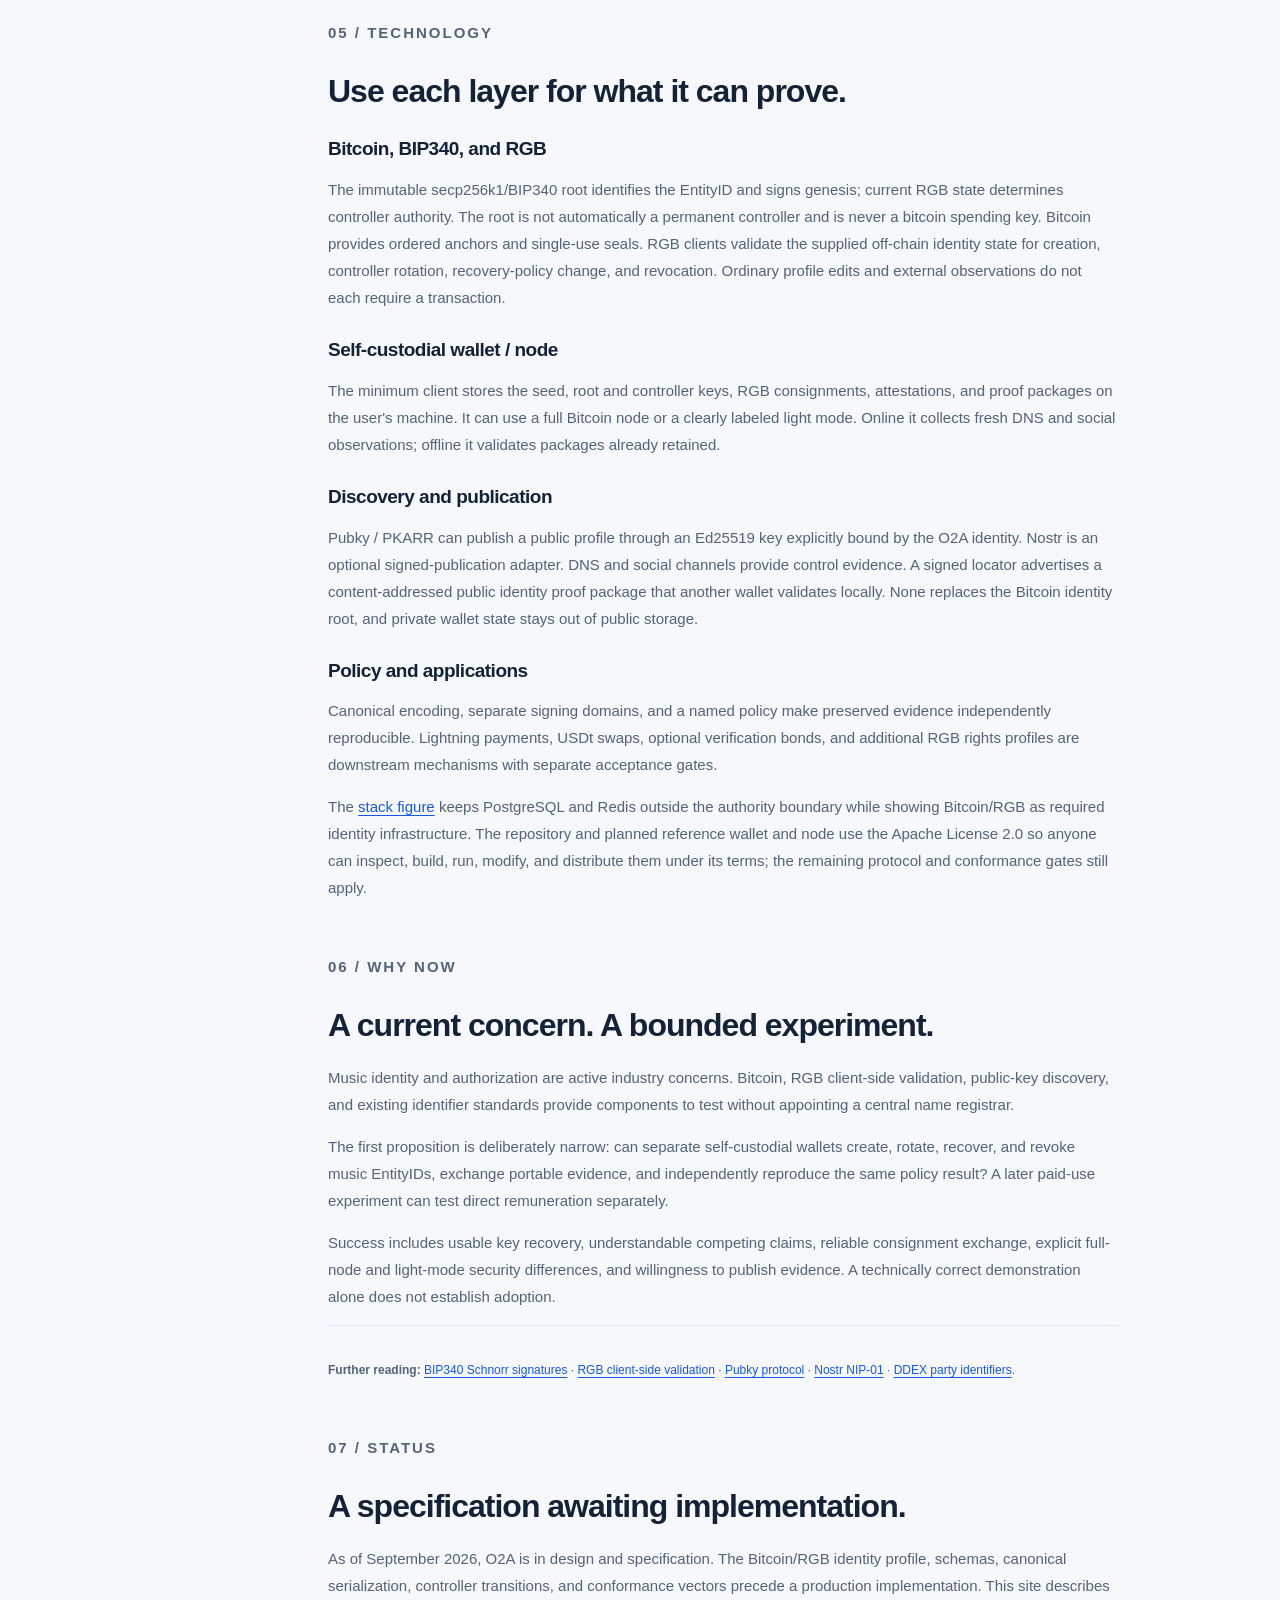
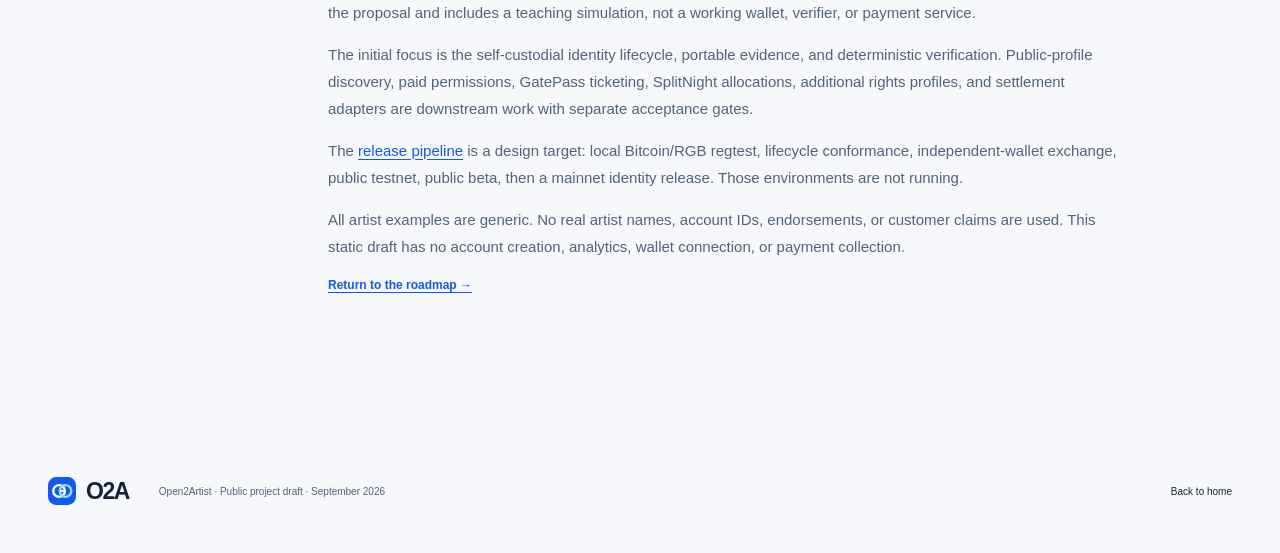
==== commit 6f8e8883: "Make public Sites access the default" ====
--- a/site/guide.html
+++ b/site/guide.html
@@ -22,6 +22,6 @@
       <section id="status"><p class="eyebrow">07 / STATUS</p><h2>A specification awaiting implementation.</h2><p>As of September 2026, O2A is in design and specification. The Bitcoin/RGB identity profile, schemas, canonical serialization, controller transitions, and conformance vectors precede a production implementation. This site describes the proposal and includes a teaching simulation, not a working wallet, verifier, or payment service.</p><p>The initial focus is the self-custodial identity lifecycle, portable evidence, and deterministic verification. Public-profile discovery, paid permissions, GatePass ticketing, SplitNight allocations, additional rights profiles, and settlement adapters are downstream work with separate acceptance gates.</p><p>The <a href="index.html#pipeline">release pipeline</a> is a design target: local Bitcoin/RGB regtest, lifecycle conformance, independent-wallet exchange, public testnet, public beta, then a mainnet identity release. Those environments are not running.</p><p>All artist examples are generic. No real artist names, account IDs, endorsements, or customer claims are used. This static draft has no account creation, analytics, wallet connection, or payment collection.</p><a class="text-link" href="index.html#roadmap">Return to the roadmap →</a></section>
     </div></div>
   </main>
-  <footer class="footer wrap"><a class="brand" href="index.html"><img src="assets/mark.svg" width="28" height="28" alt=""><span>O2A</span></a><p>Open2Artist · Project website draft · September 2026</p><a href="index.html">Back to home</a></footer>
+  <footer class="footer wrap"><a class="brand" href="index.html"><img src="assets/mark.svg" width="28" height="28" alt=""><span>O2A</span></a><p>Open2Artist · Public project draft · September 2026</p><a href="index.html">Back to home</a></footer>
 </body>
 </html>
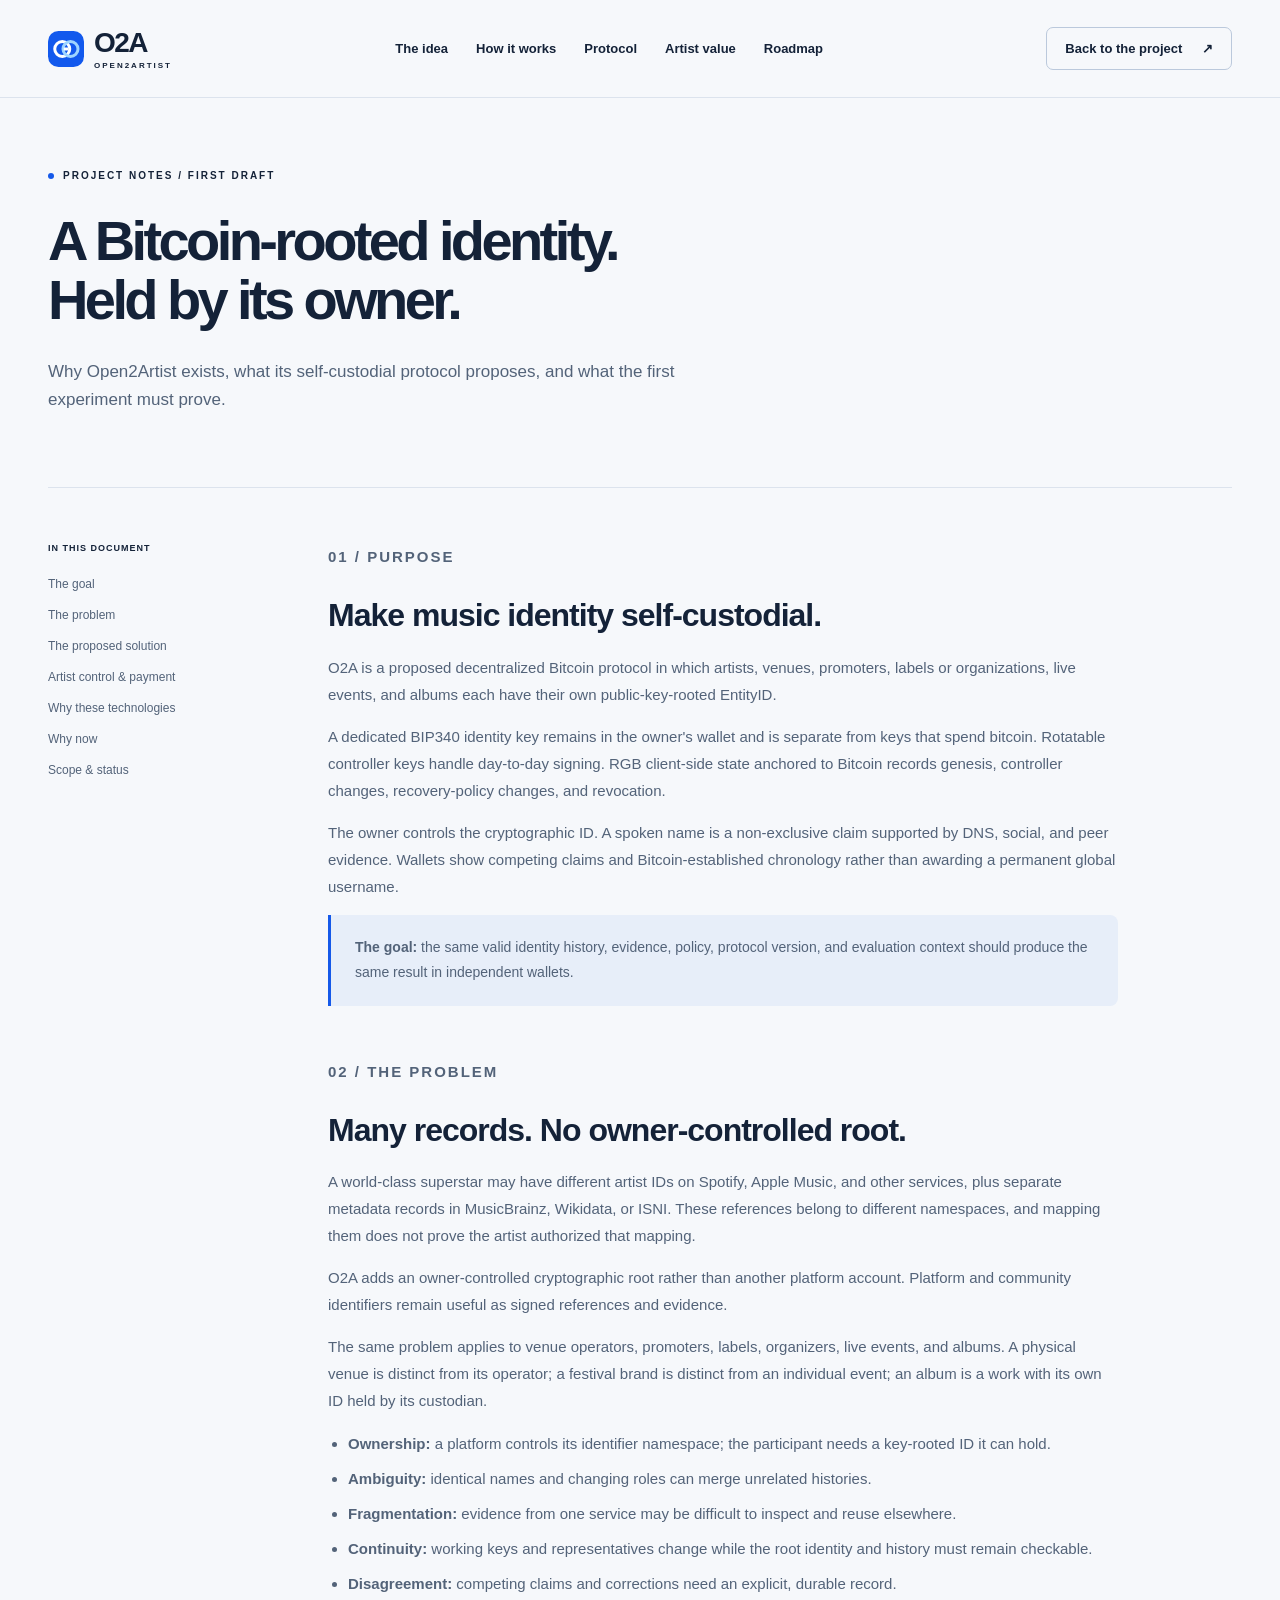
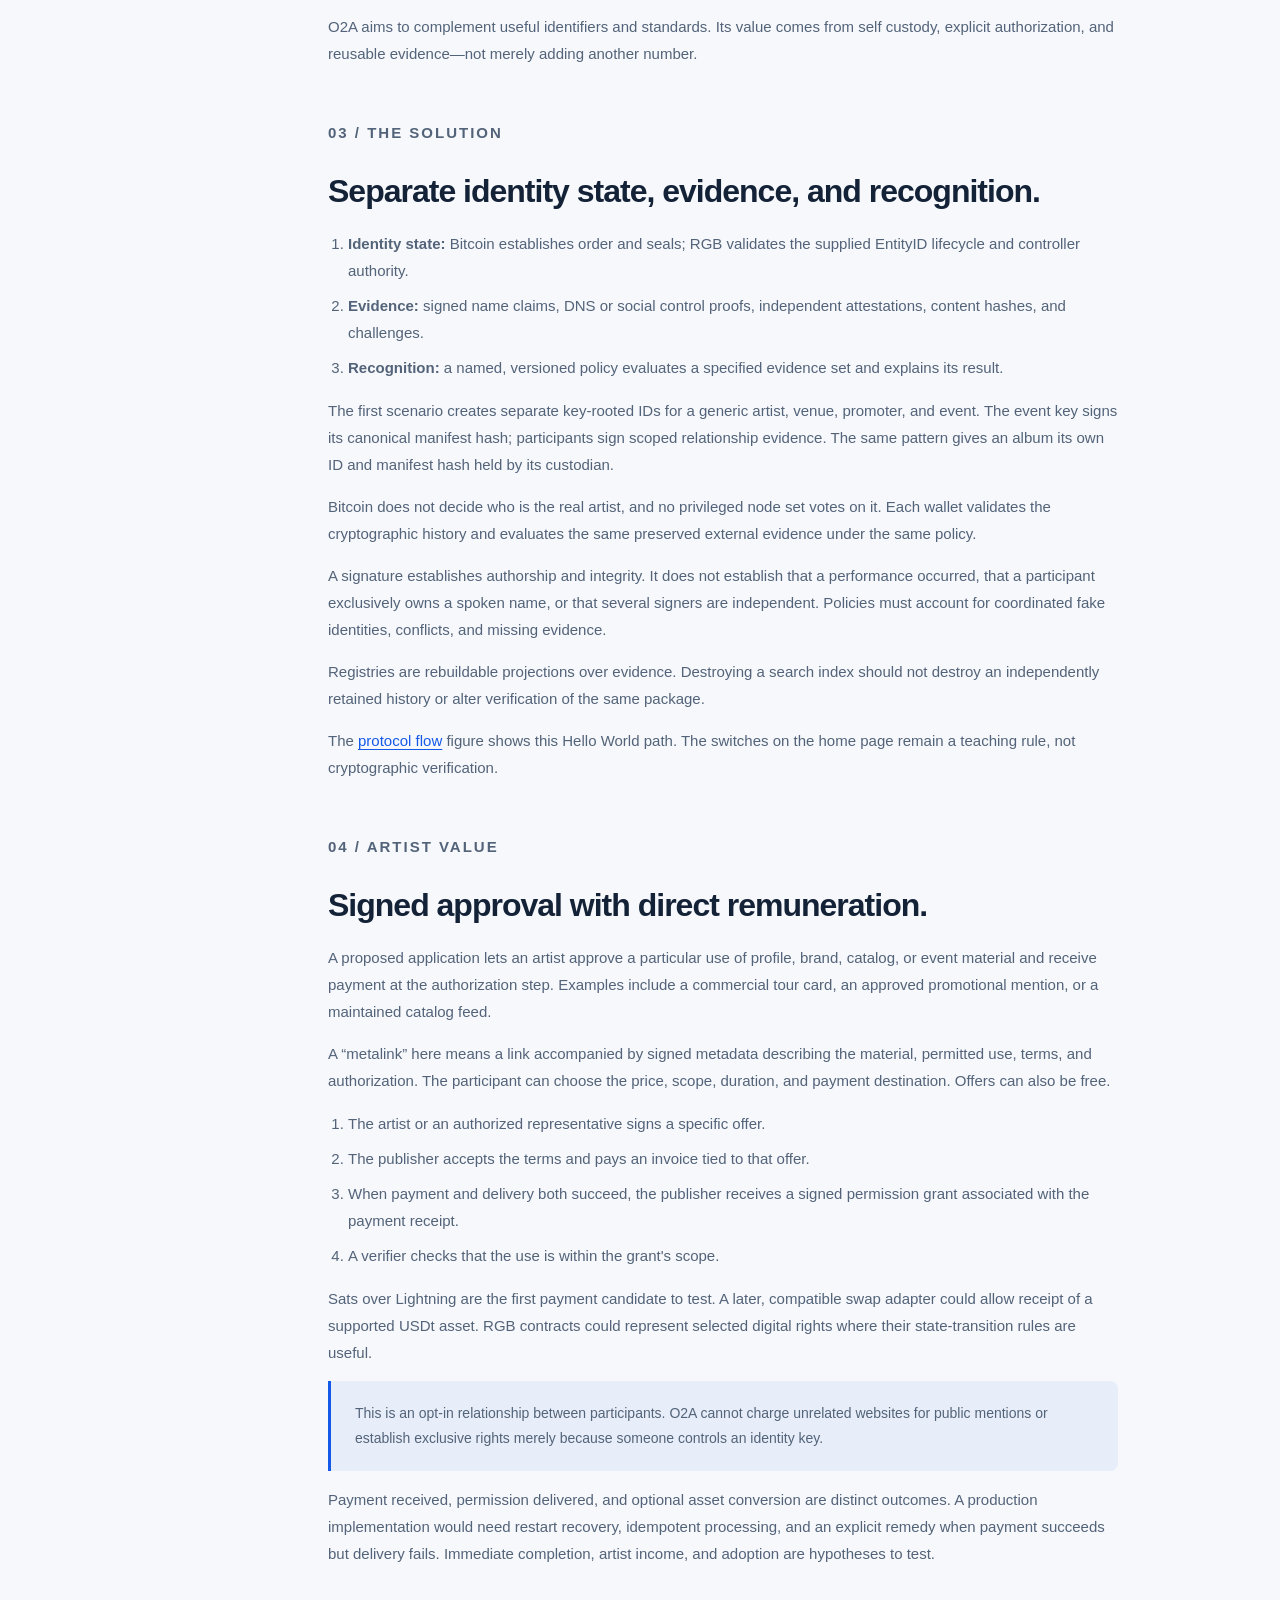
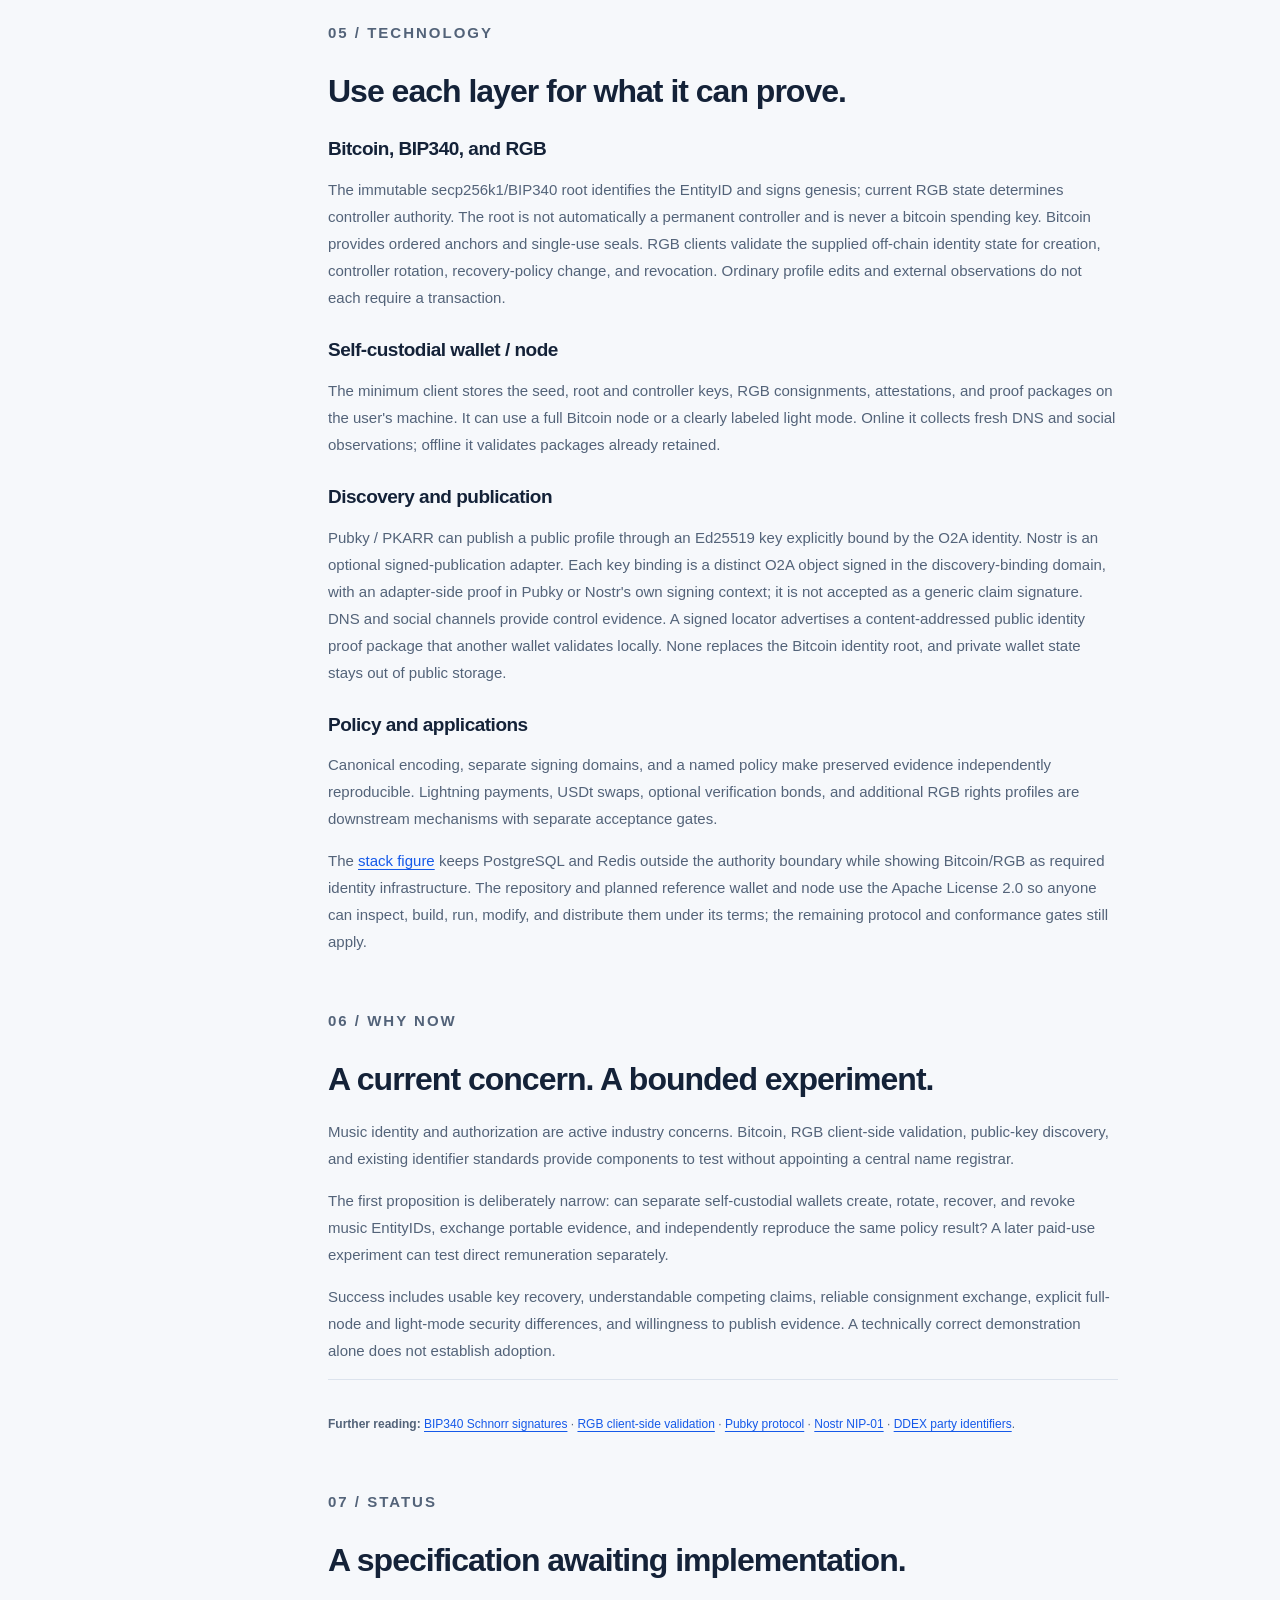
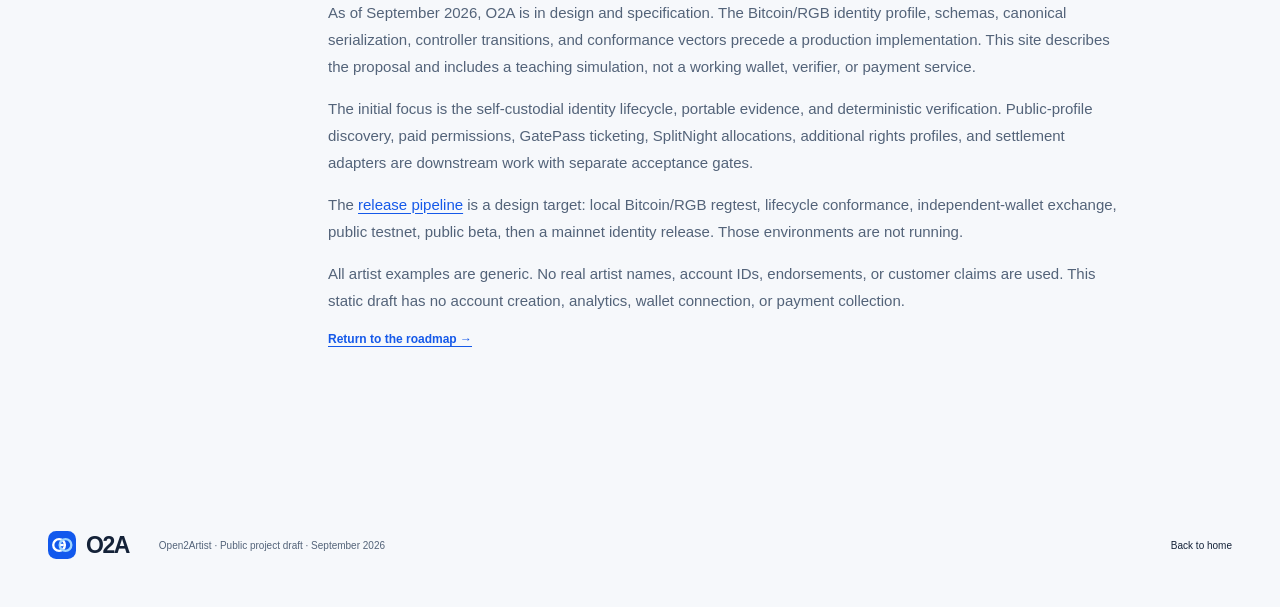
==== commit bbcfa1e1: "Align protocol signatures and diagram semantics" ====
--- a/site/guide.html
+++ b/site/guide.html
@@ -17,7 +17,7 @@
       <section id="problem"><p class="eyebrow">02 / THE PROBLEM</p><h2>Many records. No owner-controlled root.</h2><p>A world-class superstar may have different artist IDs on Spotify, Apple Music, and other services, plus separate metadata records in MusicBrainz, Wikidata, or ISNI. These references belong to different namespaces, and mapping them does not prove the artist authorized that mapping.</p><p>O2A adds an owner-controlled cryptographic root rather than another platform account. Platform and community identifiers remain useful as signed references and evidence.</p><p>The same problem applies to venue operators, promoters, labels, organizers, live events, and albums. A physical venue is distinct from its operator; a festival brand is distinct from an individual event; an album is a work with its own ID held by its custodian.</p><ul><li><strong>Ownership:</strong> a platform controls its identifier namespace; the participant needs a key-rooted ID it can hold.</li><li><strong>Ambiguity:</strong> identical names and changing roles can merge unrelated histories.</li><li><strong>Fragmentation:</strong> evidence from one service may be difficult to inspect and reuse elsewhere.</li><li><strong>Continuity:</strong> working keys and representatives change while the root identity and history must remain checkable.</li><li><strong>Disagreement:</strong> competing claims and corrections need an explicit, durable record.</li></ul><p>O2A aims to complement useful identifiers and standards. Its value comes from self custody, explicit authorization, and reusable evidence—not merely adding another number.</p></section>
       <section id="verification"><p class="eyebrow">03 / THE SOLUTION</p><h2>Separate identity state, evidence, and recognition.</h2><ol><li><strong>Identity state:</strong> Bitcoin establishes order and seals; RGB validates the supplied EntityID lifecycle and controller authority.</li><li><strong>Evidence:</strong> signed name claims, DNS or social control proofs, independent attestations, content hashes, and challenges.</li><li><strong>Recognition:</strong> a named, versioned policy evaluates a specified evidence set and explains its result.</li></ol><p>The first scenario creates separate key-rooted IDs for a generic artist, venue, promoter, and event. The event key signs its canonical manifest hash; participants sign scoped relationship evidence. The same pattern gives an album its own ID and manifest hash held by its custodian.</p><p>Bitcoin does not decide who is the real artist, and no privileged node set votes on it. Each wallet validates the cryptographic history and evaluates the same preserved external evidence under the same policy.</p><p>A signature establishes authorship and integrity. It does not establish that a performance occurred, that a participant exclusively owns a spoken name, or that several signers are independent. Policies must account for coordinated fake identities, conflicts, and missing evidence.</p><p>Registries are rebuildable projections over evidence. Destroying a search index should not destroy an independently retained history or alter verification of the same package.</p><p>The <a href="index.html#flow">protocol flow</a> figure shows this Hello World path. The switches on the home page remain a teaching rule, not cryptographic verification.</p></section>
       <section id="payments"><p class="eyebrow">04 / ARTIST VALUE</p><h2>Signed approval with direct remuneration.</h2><p>A proposed application lets an artist approve a particular use of profile, brand, catalog, or event material and receive payment at the authorization step. Examples include a commercial tour card, an approved promotional mention, or a maintained catalog feed.</p><p>A “metalink” here means a link accompanied by signed metadata describing the material, permitted use, terms, and authorization. The participant can choose the price, scope, duration, and payment destination. Offers can also be free.</p><ol><li>The artist or an authorized representative signs a specific offer.</li><li>The publisher accepts the terms and pays an invoice tied to that offer.</li><li>When payment and delivery both succeed, the publisher receives a signed permission grant associated with the payment receipt.</li><li>A verifier checks that the use is within the grant's scope.</li></ol><p>Sats over Lightning are the first payment candidate to test. A later, compatible swap adapter could allow receipt of a supported USDt asset. RGB contracts could represent selected digital rights where their state-transition rules are useful.</p><div class="guide-callout"><p>This is an opt-in relationship between participants. O2A cannot charge unrelated websites for public mentions or establish exclusive rights merely because someone controls an identity key.</p></div><p>Payment received, permission delivered, and optional asset conversion are distinct outcomes. A production implementation would need restart recovery, idempotent processing, and an explicit remedy when payment succeeds but delivery fails. Immediate completion, artist income, and adoption are hypotheses to test.</p></section>
-      <section id="technology"><p class="eyebrow">05 / TECHNOLOGY</p><h2>Use each layer for what it can prove.</h2><h3>Bitcoin, BIP340, and RGB</h3><p>The immutable secp256k1/BIP340 root identifies the EntityID and signs genesis; current RGB state determines controller authority. The root is not automatically a permanent controller and is never a bitcoin spending key. Bitcoin provides ordered anchors and single-use seals. RGB clients validate the supplied off-chain identity state for creation, controller rotation, recovery-policy change, and revocation. Ordinary profile edits and external observations do not each require a transaction.</p><h3>Self-custodial wallet / node</h3><p>The minimum client stores the seed, root and controller keys, RGB consignments, attestations, and proof packages on the user's machine. It can use a full Bitcoin node or a clearly labeled light mode. Online it collects fresh DNS and social observations; offline it validates packages already retained.</p><h3>Discovery and publication</h3><p>Pubky / PKARR can publish a public profile through an Ed25519 key explicitly bound by the O2A identity. Nostr is an optional signed-publication adapter. DNS and social channels provide control evidence. A signed locator advertises a content-addressed public identity proof package that another wallet validates locally. None replaces the Bitcoin identity root, and private wallet state stays out of public storage.</p><h3>Policy and applications</h3><p>Canonical encoding, separate signing domains, and a named policy make preserved evidence independently reproducible. Lightning payments, USDt swaps, optional verification bonds, and additional RGB rights profiles are downstream mechanisms with separate acceptance gates.</p><p>The <a href="index.html#stack">stack figure</a> keeps PostgreSQL and Redis outside the authority boundary while showing Bitcoin/RGB as required identity infrastructure. The repository and planned reference wallet and node use the Apache License 2.0 so anyone can inspect, build, run, modify, and distribute them under its terms; the remaining protocol and conformance gates still apply.</p></section>
+      <section id="technology"><p class="eyebrow">05 / TECHNOLOGY</p><h2>Use each layer for what it can prove.</h2><h3>Bitcoin, BIP340, and RGB</h3><p>The immutable secp256k1/BIP340 root identifies the EntityID and signs genesis; current RGB state determines controller authority. The root is not automatically a permanent controller and is never a bitcoin spending key. Bitcoin provides ordered anchors and single-use seals. RGB clients validate the supplied off-chain identity state for creation, controller rotation, recovery-policy change, and revocation. Ordinary profile edits and external observations do not each require a transaction.</p><h3>Self-custodial wallet / node</h3><p>The minimum client stores the seed, root and controller keys, RGB consignments, attestations, and proof packages on the user's machine. It can use a full Bitcoin node or a clearly labeled light mode. Online it collects fresh DNS and social observations; offline it validates packages already retained.</p><h3>Discovery and publication</h3><p>Pubky / PKARR can publish a public profile through an Ed25519 key explicitly bound by the O2A identity. Nostr is an optional signed-publication adapter. Each key binding is a distinct O2A object signed in the discovery-binding domain, with an adapter-side proof in Pubky or Nostr's own signing context; it is not accepted as a generic claim signature. DNS and social channels provide control evidence. A signed locator advertises a content-addressed public identity proof package that another wallet validates locally. None replaces the Bitcoin identity root, and private wallet state stays out of public storage.</p><h3>Policy and applications</h3><p>Canonical encoding, separate signing domains, and a named policy make preserved evidence independently reproducible. Lightning payments, USDt swaps, optional verification bonds, and additional RGB rights profiles are downstream mechanisms with separate acceptance gates.</p><p>The <a href="index.html#stack">stack figure</a> keeps PostgreSQL and Redis outside the authority boundary while showing Bitcoin/RGB as required identity infrastructure. The repository and planned reference wallet and node use the Apache License 2.0 so anyone can inspect, build, run, modify, and distribute them under its terms; the remaining protocol and conformance gates still apply.</p></section>
       <section id="timing"><p class="eyebrow">06 / WHY NOW</p><h2>A current concern. A bounded experiment.</h2><p>Music identity and authorization are active industry concerns. Bitcoin, RGB client-side validation, public-key discovery, and existing identifier standards provide components to test without appointing a central name registrar.</p><p>The first proposition is deliberately narrow: can separate self-custodial wallets create, rotate, recover, and revoke music EntityIDs, exchange portable evidence, and independently reproduce the same policy result? A later paid-use experiment can test direct remuneration separately.</p><p>Success includes usable key recovery, understandable competing claims, reliable consignment exchange, explicit full-node and light-mode security differences, and willingness to publish evidence. A technically correct demonstration alone does not establish adoption.</p><div class="source-list"><p><strong>Further reading:</strong> <a href="https://github.com/bitcoin/bips/blob/master/bip-0340.mediawiki">BIP340 Schnorr signatures</a> · <a href="https://docs.rgb.info/distributed-computing-concepts/client-side-validation">RGB client-side validation</a> · <a href="https://pubky.org/explore/pubky-protocol/introduction/">Pubky protocol</a> · <a href="https://github.com/nostr-protocol/nips/blob/master/01.md">Nostr NIP-01</a> · <a href="https://pie.ddex.net/party-identification-and-enrichment/6-identifying-and-describing-parties-and-names/6.2-identifying-and-describing-parties/">DDEX party identifiers</a>.</p></div></section>
       <section id="status"><p class="eyebrow">07 / STATUS</p><h2>A specification awaiting implementation.</h2><p>As of September 2026, O2A is in design and specification. The Bitcoin/RGB identity profile, schemas, canonical serialization, controller transitions, and conformance vectors precede a production implementation. This site describes the proposal and includes a teaching simulation, not a working wallet, verifier, or payment service.</p><p>The initial focus is the self-custodial identity lifecycle, portable evidence, and deterministic verification. Public-profile discovery, paid permissions, GatePass ticketing, SplitNight allocations, additional rights profiles, and settlement adapters are downstream work with separate acceptance gates.</p><p>The <a href="index.html#pipeline">release pipeline</a> is a design target: local Bitcoin/RGB regtest, lifecycle conformance, independent-wallet exchange, public testnet, public beta, then a mainnet identity release. Those environments are not running.</p><p>All artist examples are generic. No real artist names, account IDs, endorsements, or customer claims are used. This static draft has no account creation, analytics, wallet connection, or payment collection.</p><a class="text-link" href="index.html#roadmap">Return to the roadmap →</a></section>
     </div></div>
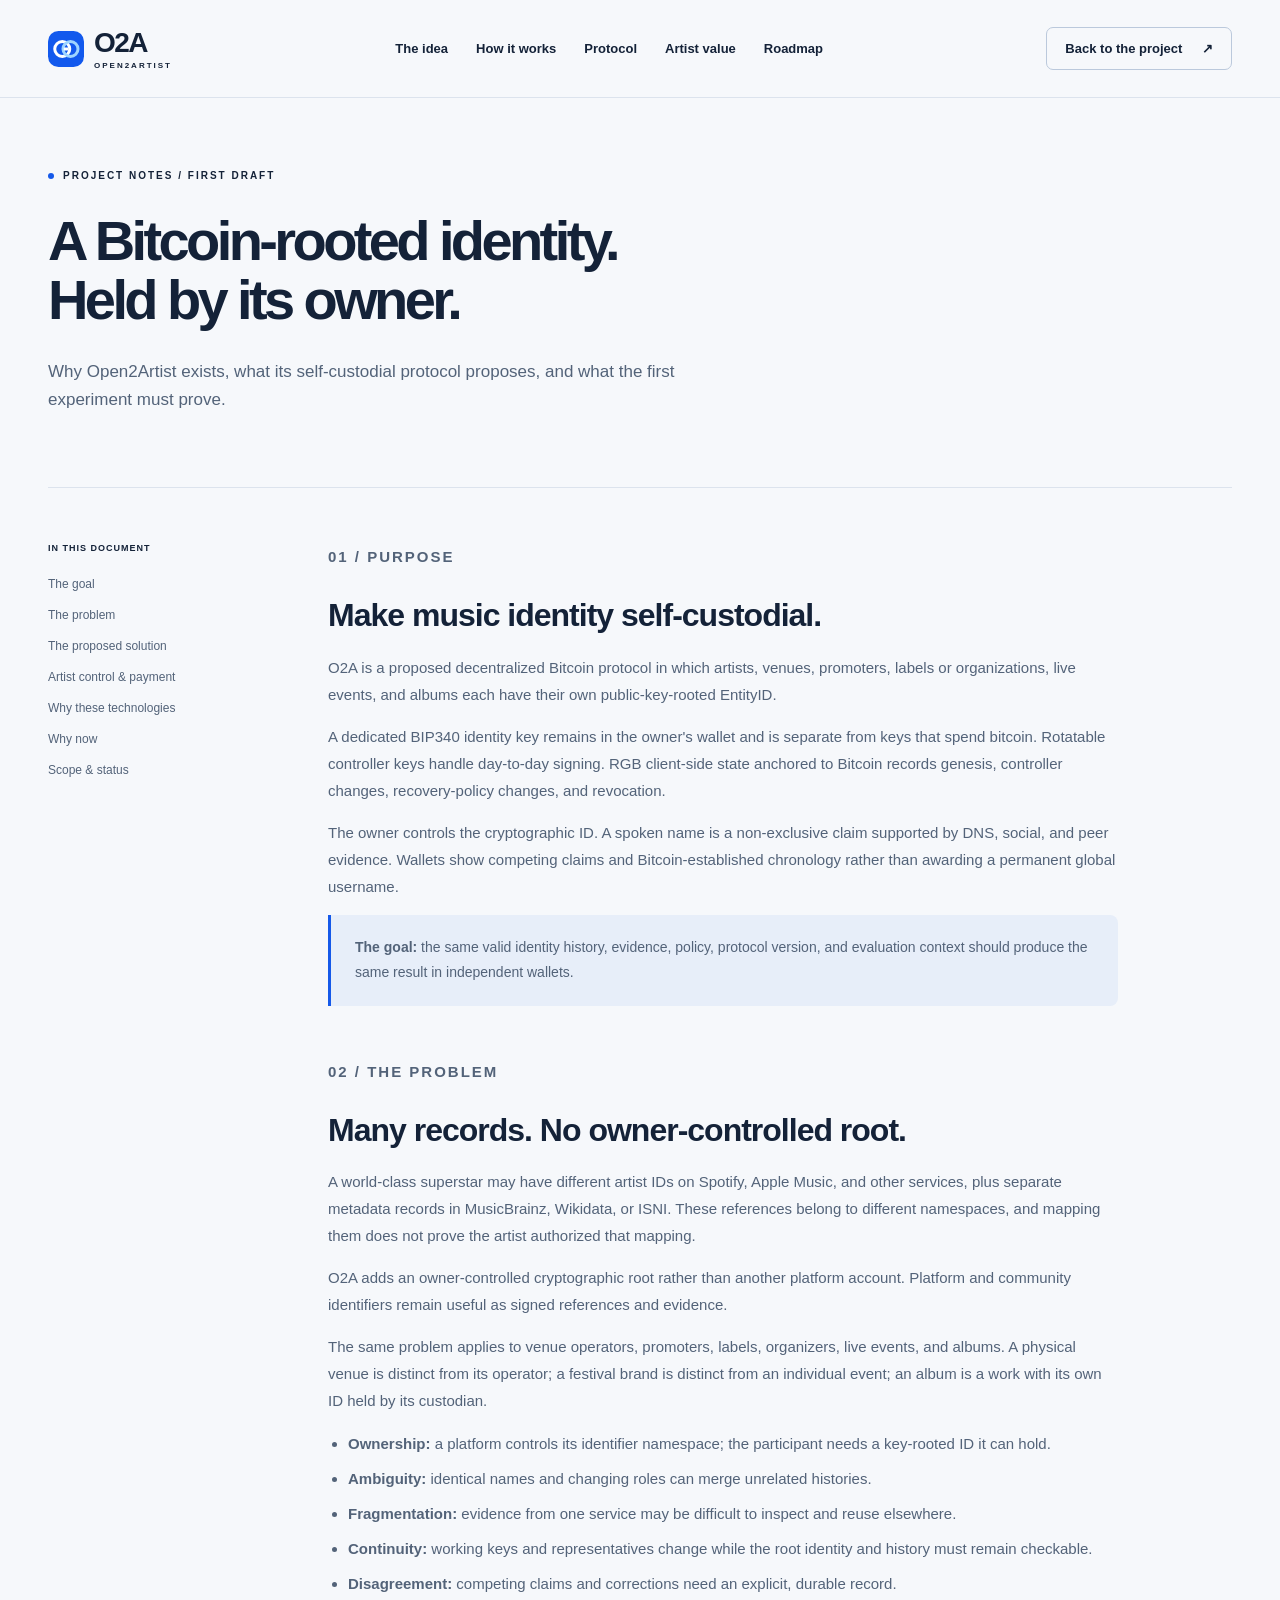
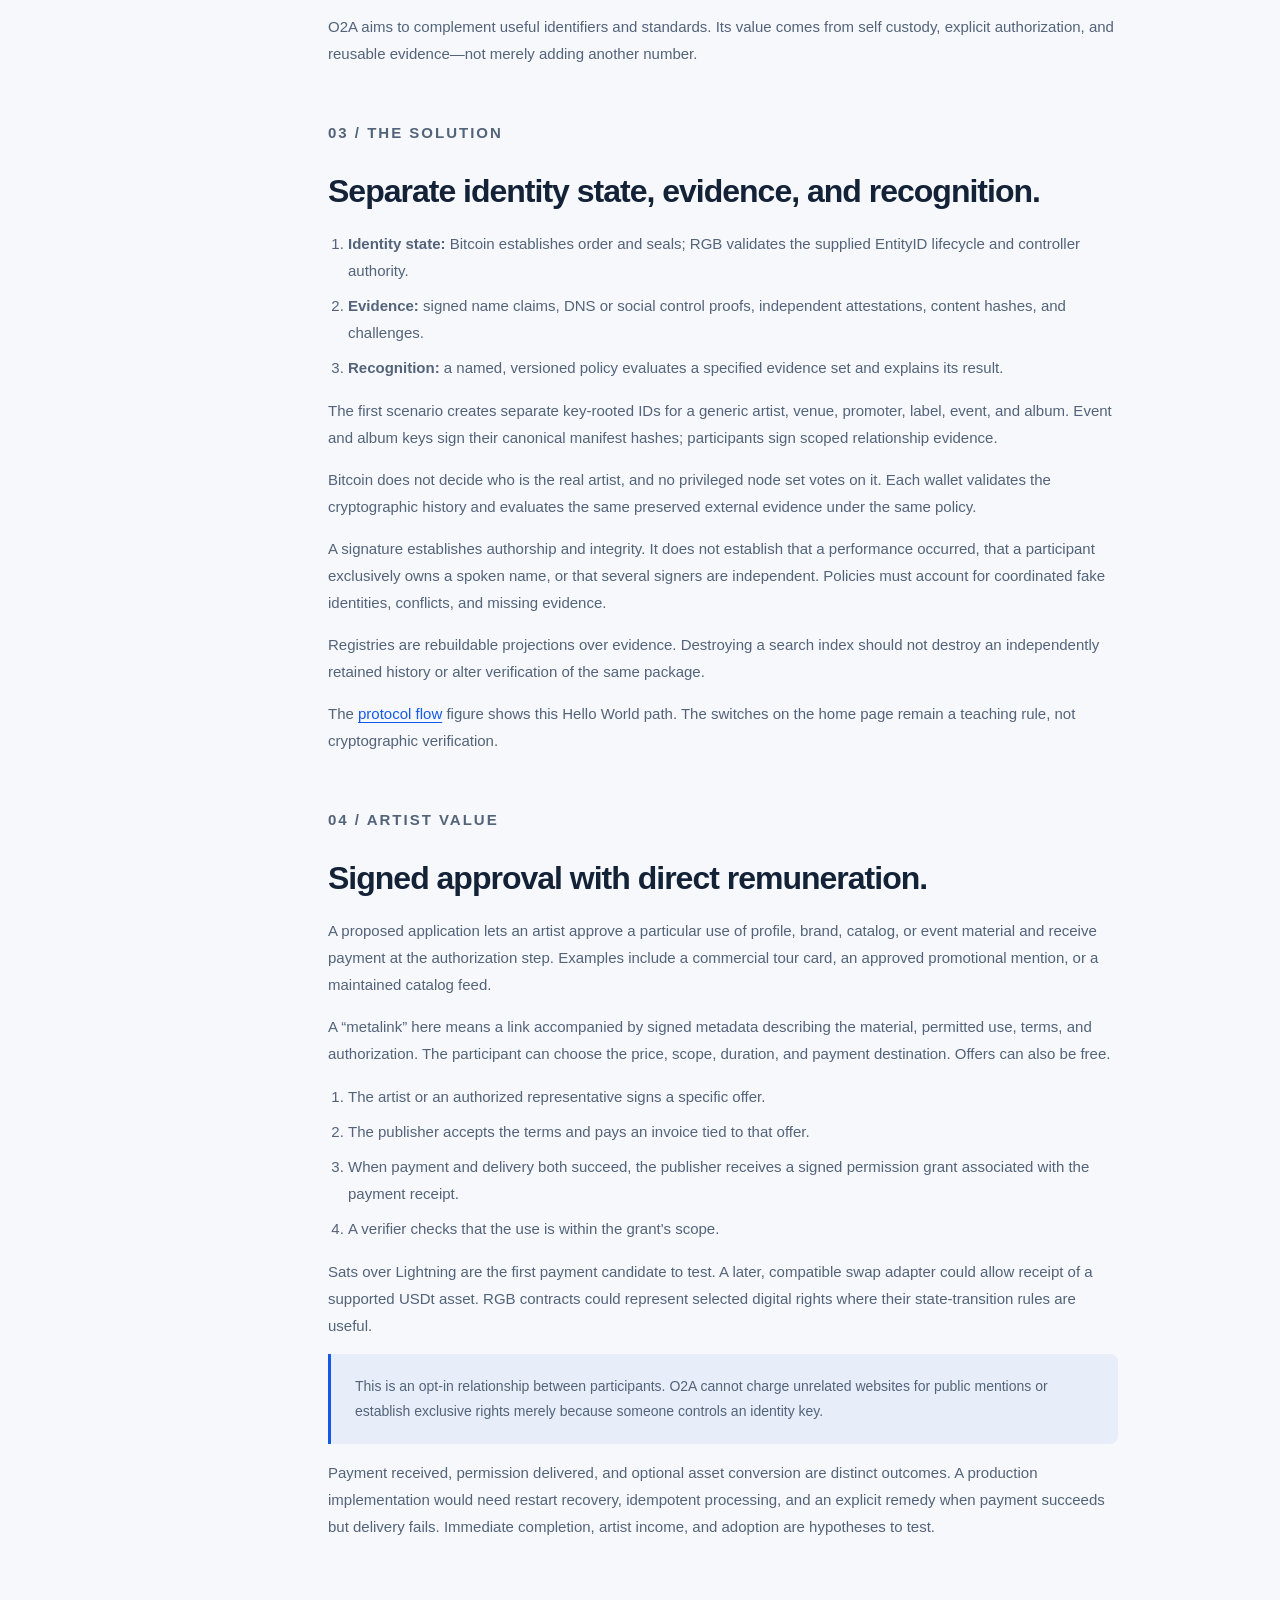
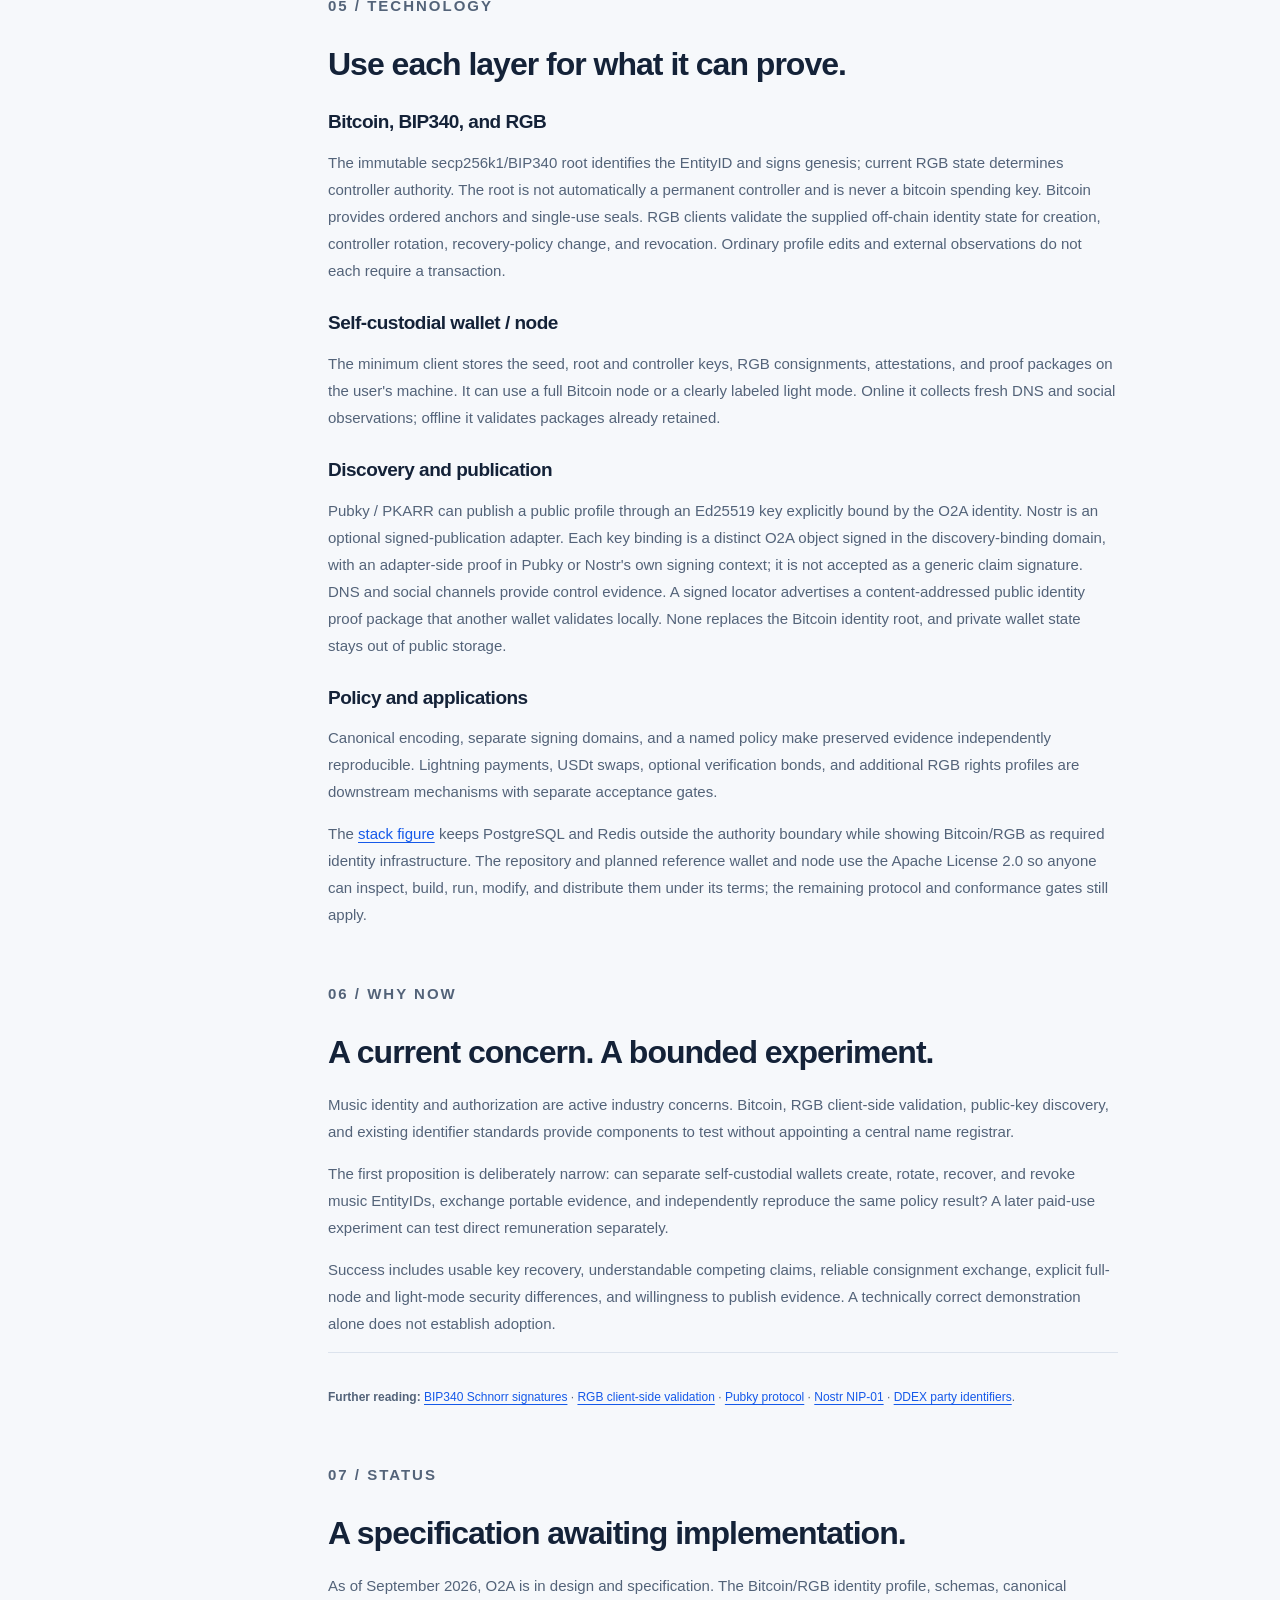
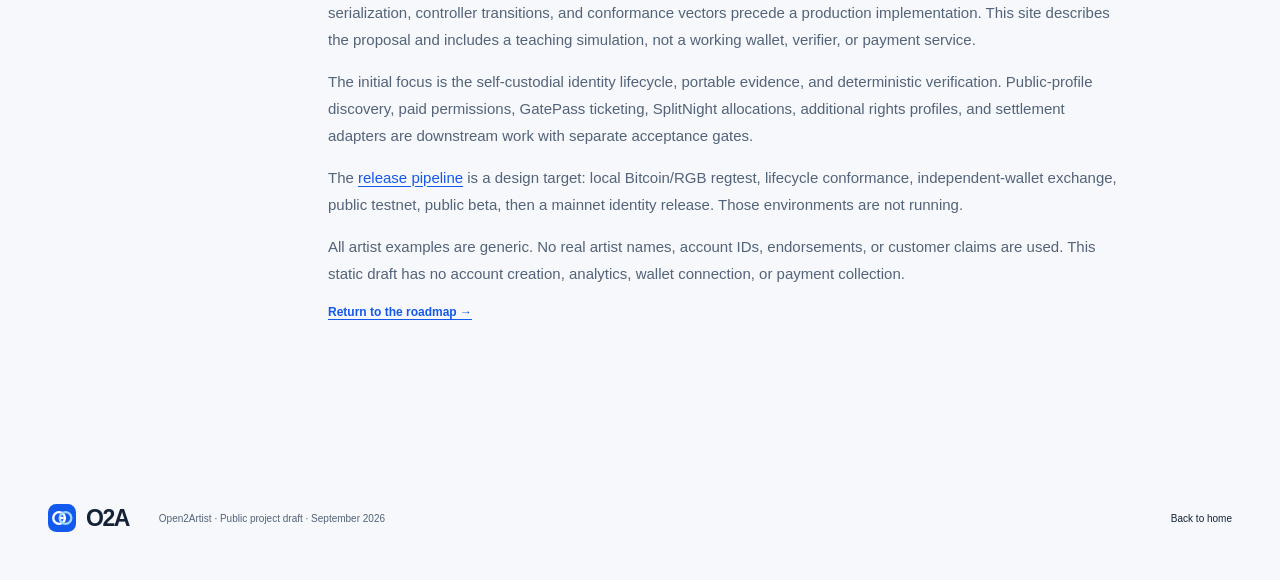
==== commit 8554c459: "Add label registry projection" ====
--- a/site/guide.html
+++ b/site/guide.html
@@ -15,7 +15,7 @@
     <div class="guide-layout"><nav class="guide-toc" aria-label="Project notes sections"><strong>IN THIS DOCUMENT</strong><a href="#goal">The goal</a><a href="#problem">The problem</a><a href="#verification">The proposed solution</a><a href="#payments">Artist control &amp; payment</a><a href="#technology">Why these technologies</a><a href="#timing">Why now</a><a href="#status">Scope &amp; status</a></nav><div class="guide-body">
       <section id="goal"><p class="eyebrow">01 / PURPOSE</p><h2>Make music identity self-custodial.</h2><p>O2A is a proposed decentralized Bitcoin protocol in which artists, venues, promoters, labels or organizations, live events, and albums each have their own public-key-rooted EntityID.</p><p>A dedicated BIP340 identity key remains in the owner's wallet and is separate from keys that spend bitcoin. Rotatable controller keys handle day-to-day signing. RGB client-side state anchored to Bitcoin records genesis, controller changes, recovery-policy changes, and revocation.</p><p>The owner controls the cryptographic ID. A spoken name is a non-exclusive claim supported by DNS, social, and peer evidence. Wallets show competing claims and Bitcoin-established chronology rather than awarding a permanent global username.</p><div class="guide-callout"><p><strong>The goal:</strong> the same valid identity history, evidence, policy, protocol version, and evaluation context should produce the same result in independent wallets.</p></div></section>
       <section id="problem"><p class="eyebrow">02 / THE PROBLEM</p><h2>Many records. No owner-controlled root.</h2><p>A world-class superstar may have different artist IDs on Spotify, Apple Music, and other services, plus separate metadata records in MusicBrainz, Wikidata, or ISNI. These references belong to different namespaces, and mapping them does not prove the artist authorized that mapping.</p><p>O2A adds an owner-controlled cryptographic root rather than another platform account. Platform and community identifiers remain useful as signed references and evidence.</p><p>The same problem applies to venue operators, promoters, labels, organizers, live events, and albums. A physical venue is distinct from its operator; a festival brand is distinct from an individual event; an album is a work with its own ID held by its custodian.</p><ul><li><strong>Ownership:</strong> a platform controls its identifier namespace; the participant needs a key-rooted ID it can hold.</li><li><strong>Ambiguity:</strong> identical names and changing roles can merge unrelated histories.</li><li><strong>Fragmentation:</strong> evidence from one service may be difficult to inspect and reuse elsewhere.</li><li><strong>Continuity:</strong> working keys and representatives change while the root identity and history must remain checkable.</li><li><strong>Disagreement:</strong> competing claims and corrections need an explicit, durable record.</li></ul><p>O2A aims to complement useful identifiers and standards. Its value comes from self custody, explicit authorization, and reusable evidence—not merely adding another number.</p></section>
-      <section id="verification"><p class="eyebrow">03 / THE SOLUTION</p><h2>Separate identity state, evidence, and recognition.</h2><ol><li><strong>Identity state:</strong> Bitcoin establishes order and seals; RGB validates the supplied EntityID lifecycle and controller authority.</li><li><strong>Evidence:</strong> signed name claims, DNS or social control proofs, independent attestations, content hashes, and challenges.</li><li><strong>Recognition:</strong> a named, versioned policy evaluates a specified evidence set and explains its result.</li></ol><p>The first scenario creates separate key-rooted IDs for a generic artist, venue, promoter, and event. The event key signs its canonical manifest hash; participants sign scoped relationship evidence. The same pattern gives an album its own ID and manifest hash held by its custodian.</p><p>Bitcoin does not decide who is the real artist, and no privileged node set votes on it. Each wallet validates the cryptographic history and evaluates the same preserved external evidence under the same policy.</p><p>A signature establishes authorship and integrity. It does not establish that a performance occurred, that a participant exclusively owns a spoken name, or that several signers are independent. Policies must account for coordinated fake identities, conflicts, and missing evidence.</p><p>Registries are rebuildable projections over evidence. Destroying a search index should not destroy an independently retained history or alter verification of the same package.</p><p>The <a href="index.html#flow">protocol flow</a> figure shows this Hello World path. The switches on the home page remain a teaching rule, not cryptographic verification.</p></section>
+      <section id="verification"><p class="eyebrow">03 / THE SOLUTION</p><h2>Separate identity state, evidence, and recognition.</h2><ol><li><strong>Identity state:</strong> Bitcoin establishes order and seals; RGB validates the supplied EntityID lifecycle and controller authority.</li><li><strong>Evidence:</strong> signed name claims, DNS or social control proofs, independent attestations, content hashes, and challenges.</li><li><strong>Recognition:</strong> a named, versioned policy evaluates a specified evidence set and explains its result.</li></ol><p>The first scenario creates separate key-rooted IDs for a generic artist, venue, promoter, label, event, and album. Event and album keys sign their canonical manifest hashes; participants sign scoped relationship evidence.</p><p>Bitcoin does not decide who is the real artist, and no privileged node set votes on it. Each wallet validates the cryptographic history and evaluates the same preserved external evidence under the same policy.</p><p>A signature establishes authorship and integrity. It does not establish that a performance occurred, that a participant exclusively owns a spoken name, or that several signers are independent. Policies must account for coordinated fake identities, conflicts, and missing evidence.</p><p>Registries are rebuildable projections over evidence. Destroying a search index should not destroy an independently retained history or alter verification of the same package.</p><p>The <a href="index.html#flow">protocol flow</a> figure shows this Hello World path. The switches on the home page remain a teaching rule, not cryptographic verification.</p></section>
       <section id="payments"><p class="eyebrow">04 / ARTIST VALUE</p><h2>Signed approval with direct remuneration.</h2><p>A proposed application lets an artist approve a particular use of profile, brand, catalog, or event material and receive payment at the authorization step. Examples include a commercial tour card, an approved promotional mention, or a maintained catalog feed.</p><p>A “metalink” here means a link accompanied by signed metadata describing the material, permitted use, terms, and authorization. The participant can choose the price, scope, duration, and payment destination. Offers can also be free.</p><ol><li>The artist or an authorized representative signs a specific offer.</li><li>The publisher accepts the terms and pays an invoice tied to that offer.</li><li>When payment and delivery both succeed, the publisher receives a signed permission grant associated with the payment receipt.</li><li>A verifier checks that the use is within the grant's scope.</li></ol><p>Sats over Lightning are the first payment candidate to test. A later, compatible swap adapter could allow receipt of a supported USDt asset. RGB contracts could represent selected digital rights where their state-transition rules are useful.</p><div class="guide-callout"><p>This is an opt-in relationship between participants. O2A cannot charge unrelated websites for public mentions or establish exclusive rights merely because someone controls an identity key.</p></div><p>Payment received, permission delivered, and optional asset conversion are distinct outcomes. A production implementation would need restart recovery, idempotent processing, and an explicit remedy when payment succeeds but delivery fails. Immediate completion, artist income, and adoption are hypotheses to test.</p></section>
       <section id="technology"><p class="eyebrow">05 / TECHNOLOGY</p><h2>Use each layer for what it can prove.</h2><h3>Bitcoin, BIP340, and RGB</h3><p>The immutable secp256k1/BIP340 root identifies the EntityID and signs genesis; current RGB state determines controller authority. The root is not automatically a permanent controller and is never a bitcoin spending key. Bitcoin provides ordered anchors and single-use seals. RGB clients validate the supplied off-chain identity state for creation, controller rotation, recovery-policy change, and revocation. Ordinary profile edits and external observations do not each require a transaction.</p><h3>Self-custodial wallet / node</h3><p>The minimum client stores the seed, root and controller keys, RGB consignments, attestations, and proof packages on the user's machine. It can use a full Bitcoin node or a clearly labeled light mode. Online it collects fresh DNS and social observations; offline it validates packages already retained.</p><h3>Discovery and publication</h3><p>Pubky / PKARR can publish a public profile through an Ed25519 key explicitly bound by the O2A identity. Nostr is an optional signed-publication adapter. Each key binding is a distinct O2A object signed in the discovery-binding domain, with an adapter-side proof in Pubky or Nostr's own signing context; it is not accepted as a generic claim signature. DNS and social channels provide control evidence. A signed locator advertises a content-addressed public identity proof package that another wallet validates locally. None replaces the Bitcoin identity root, and private wallet state stays out of public storage.</p><h3>Policy and applications</h3><p>Canonical encoding, separate signing domains, and a named policy make preserved evidence independently reproducible. Lightning payments, USDt swaps, optional verification bonds, and additional RGB rights profiles are downstream mechanisms with separate acceptance gates.</p><p>The <a href="index.html#stack">stack figure</a> keeps PostgreSQL and Redis outside the authority boundary while showing Bitcoin/RGB as required identity infrastructure. The repository and planned reference wallet and node use the Apache License 2.0 so anyone can inspect, build, run, modify, and distribute them under its terms; the remaining protocol and conformance gates still apply.</p></section>
       <section id="timing"><p class="eyebrow">06 / WHY NOW</p><h2>A current concern. A bounded experiment.</h2><p>Music identity and authorization are active industry concerns. Bitcoin, RGB client-side validation, public-key discovery, and existing identifier standards provide components to test without appointing a central name registrar.</p><p>The first proposition is deliberately narrow: can separate self-custodial wallets create, rotate, recover, and revoke music EntityIDs, exchange portable evidence, and independently reproduce the same policy result? A later paid-use experiment can test direct remuneration separately.</p><p>Success includes usable key recovery, understandable competing claims, reliable consignment exchange, explicit full-node and light-mode security differences, and willingness to publish evidence. A technically correct demonstration alone does not establish adoption.</p><div class="source-list"><p><strong>Further reading:</strong> <a href="https://github.com/bitcoin/bips/blob/master/bip-0340.mediawiki">BIP340 Schnorr signatures</a> · <a href="https://docs.rgb.info/distributed-computing-concepts/client-side-validation">RGB client-side validation</a> · <a href="https://pubky.org/explore/pubky-protocol/introduction/">Pubky protocol</a> · <a href="https://github.com/nostr-protocol/nips/blob/master/01.md">Nostr NIP-01</a> · <a href="https://pie.ddex.net/party-identification-and-enrichment/6-identifying-and-describing-parties-and-names/6.2-identifying-and-describing-parties/">DDEX party identifiers</a>.</p></div></section>
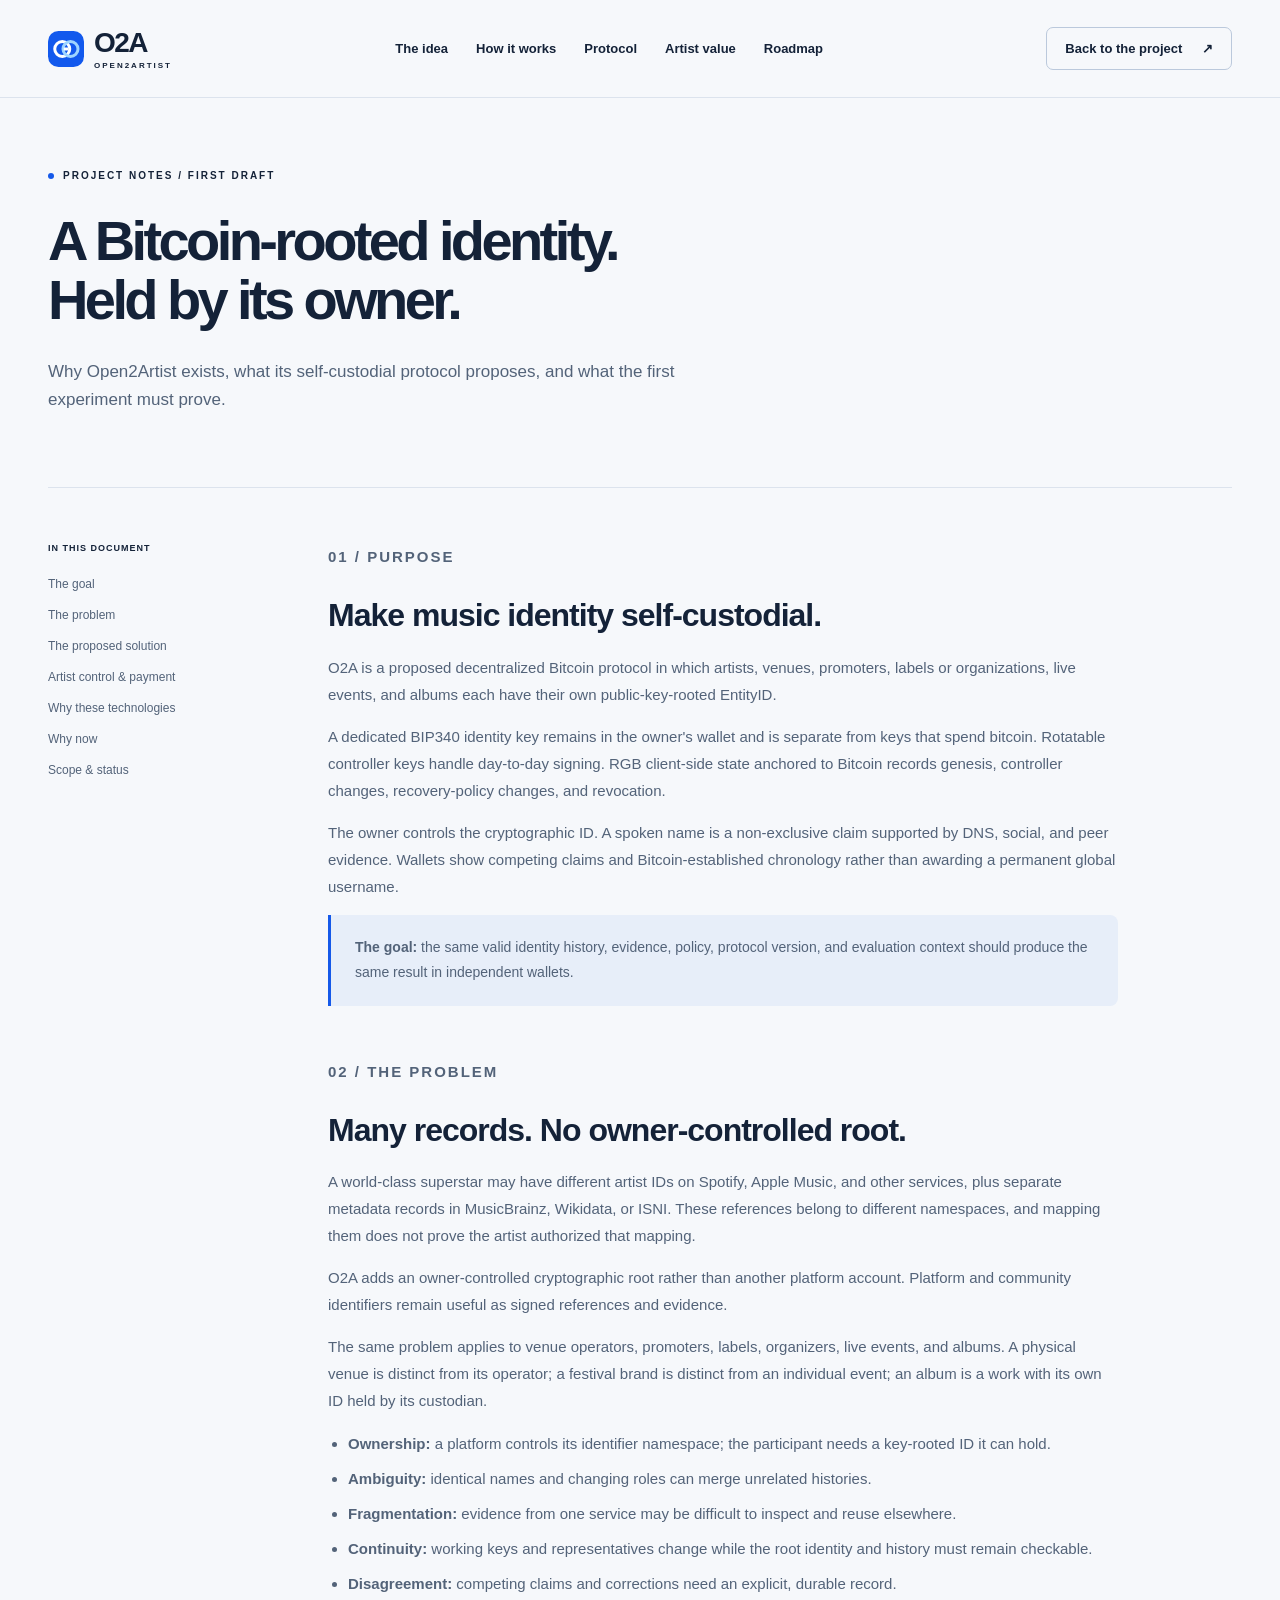
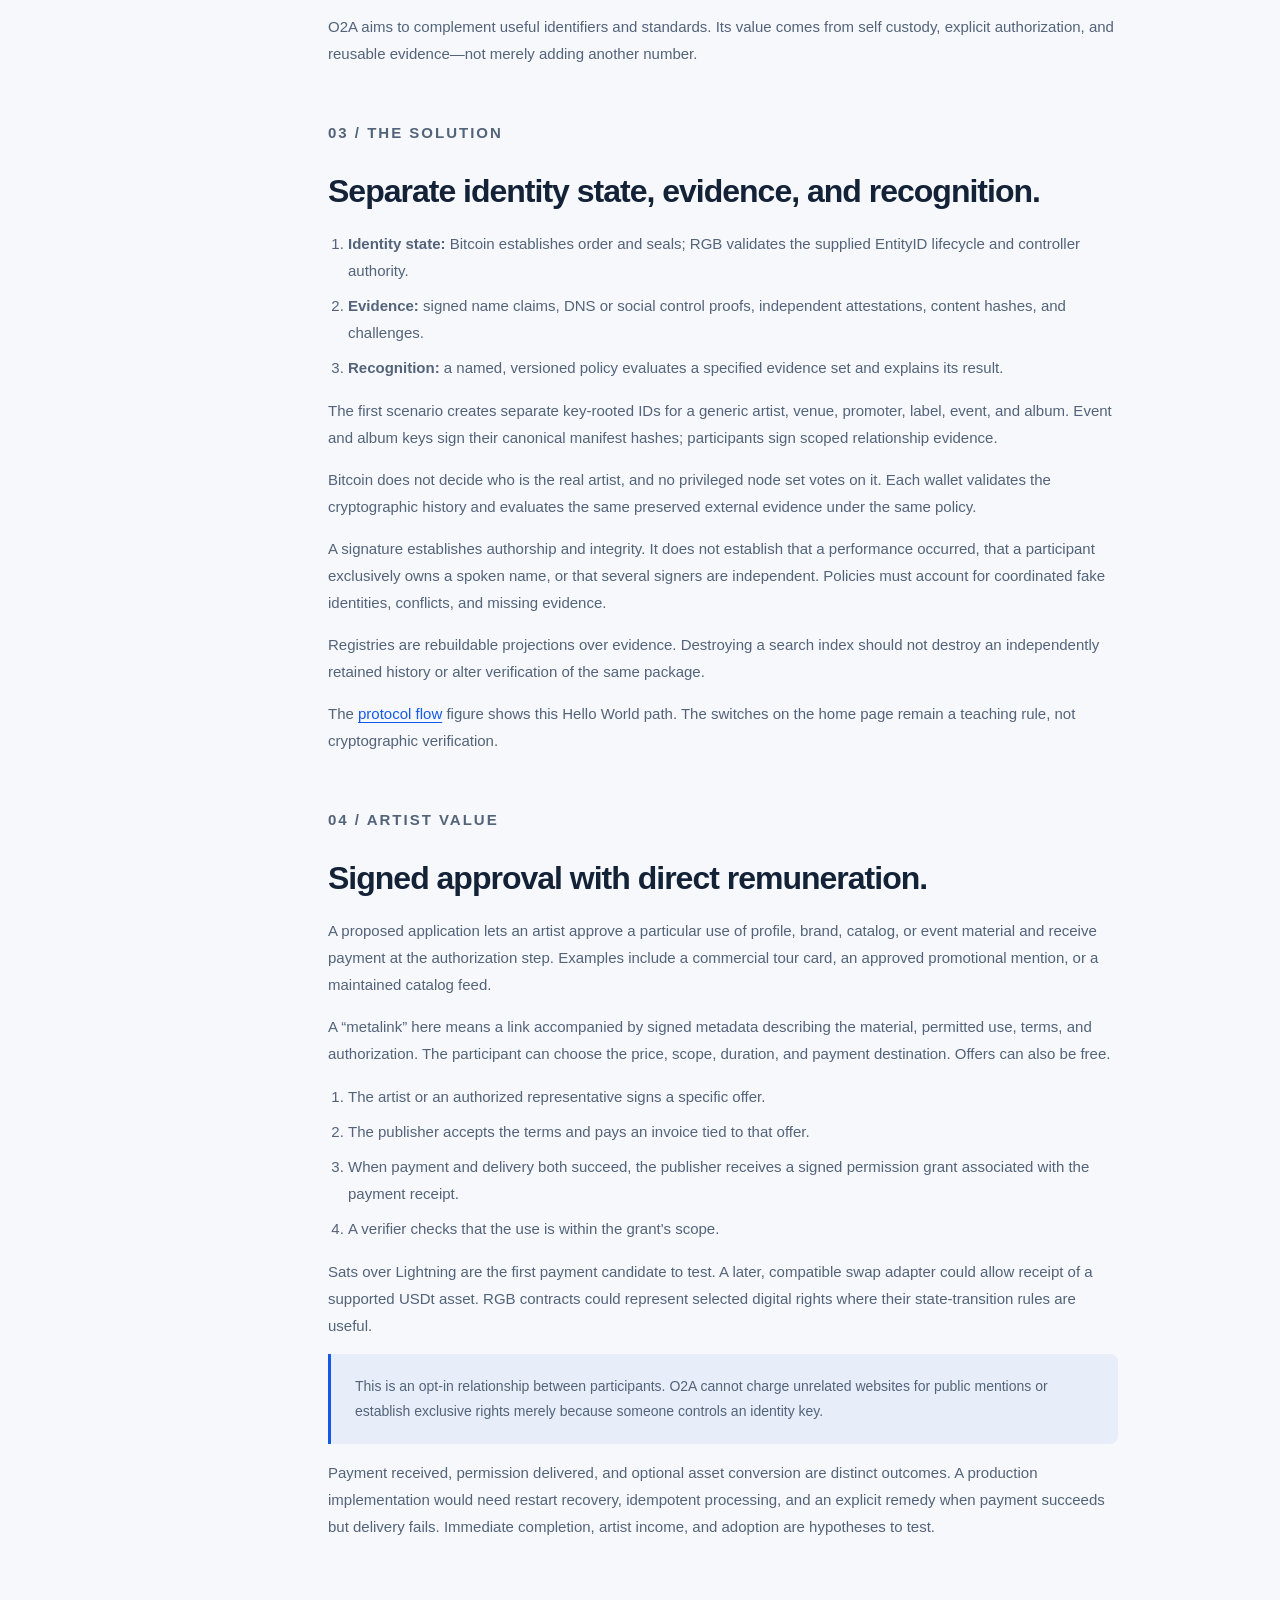
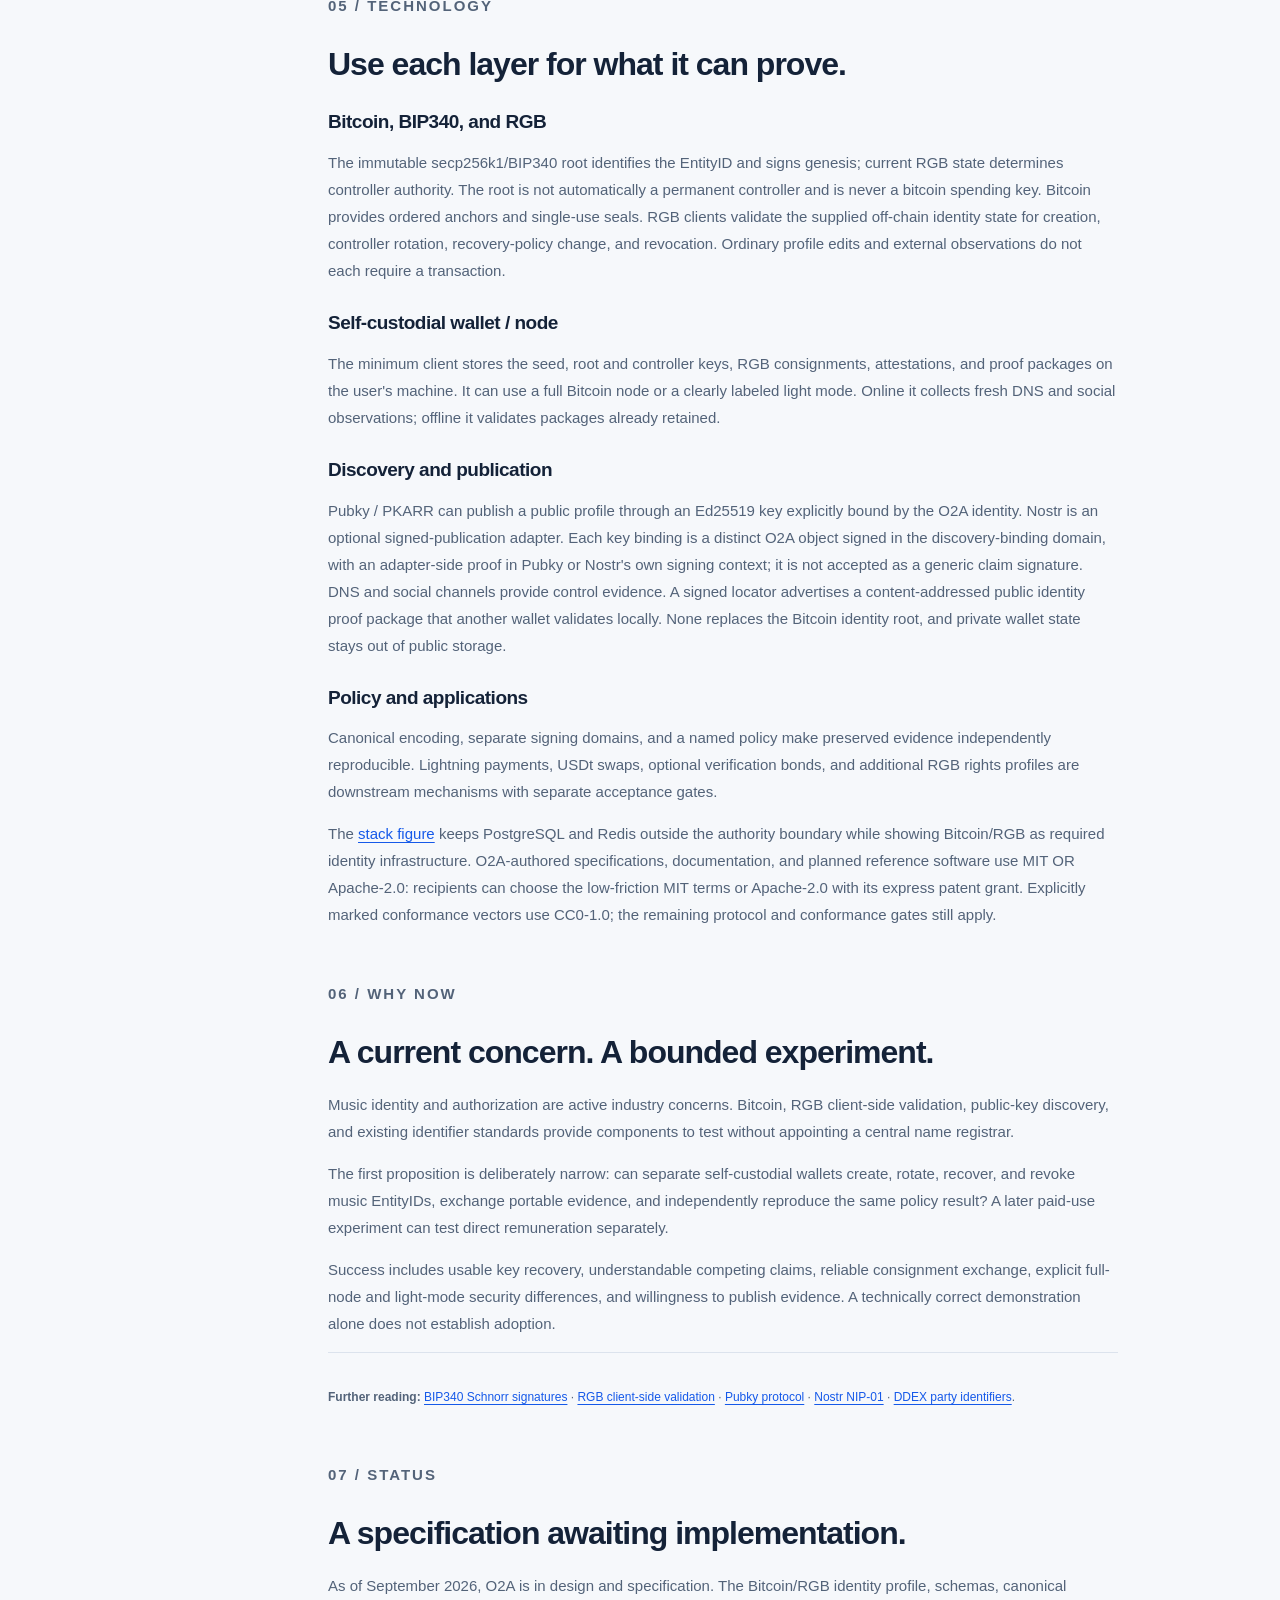
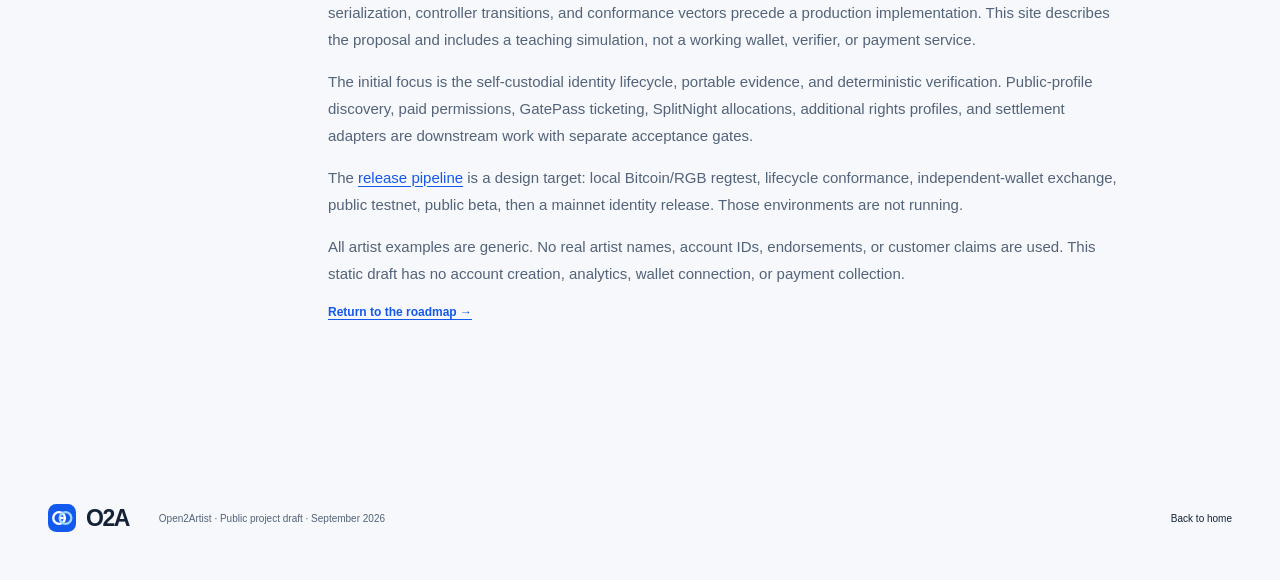
==== commit 549fee5f: "Adopt MIT or Apache-2.0 licensing Signed-off-by: Edwin Kestler <kestler@flatbox.co>" ====
--- a/site/guide.html
+++ b/site/guide.html
@@ -17,7 +17,7 @@
       <section id="problem"><p class="eyebrow">02 / THE PROBLEM</p><h2>Many records. No owner-controlled root.</h2><p>A world-class superstar may have different artist IDs on Spotify, Apple Music, and other services, plus separate metadata records in MusicBrainz, Wikidata, or ISNI. These references belong to different namespaces, and mapping them does not prove the artist authorized that mapping.</p><p>O2A adds an owner-controlled cryptographic root rather than another platform account. Platform and community identifiers remain useful as signed references and evidence.</p><p>The same problem applies to venue operators, promoters, labels, organizers, live events, and albums. A physical venue is distinct from its operator; a festival brand is distinct from an individual event; an album is a work with its own ID held by its custodian.</p><ul><li><strong>Ownership:</strong> a platform controls its identifier namespace; the participant needs a key-rooted ID it can hold.</li><li><strong>Ambiguity:</strong> identical names and changing roles can merge unrelated histories.</li><li><strong>Fragmentation:</strong> evidence from one service may be difficult to inspect and reuse elsewhere.</li><li><strong>Continuity:</strong> working keys and representatives change while the root identity and history must remain checkable.</li><li><strong>Disagreement:</strong> competing claims and corrections need an explicit, durable record.</li></ul><p>O2A aims to complement useful identifiers and standards. Its value comes from self custody, explicit authorization, and reusable evidence—not merely adding another number.</p></section>
       <section id="verification"><p class="eyebrow">03 / THE SOLUTION</p><h2>Separate identity state, evidence, and recognition.</h2><ol><li><strong>Identity state:</strong> Bitcoin establishes order and seals; RGB validates the supplied EntityID lifecycle and controller authority.</li><li><strong>Evidence:</strong> signed name claims, DNS or social control proofs, independent attestations, content hashes, and challenges.</li><li><strong>Recognition:</strong> a named, versioned policy evaluates a specified evidence set and explains its result.</li></ol><p>The first scenario creates separate key-rooted IDs for a generic artist, venue, promoter, label, event, and album. Event and album keys sign their canonical manifest hashes; participants sign scoped relationship evidence.</p><p>Bitcoin does not decide who is the real artist, and no privileged node set votes on it. Each wallet validates the cryptographic history and evaluates the same preserved external evidence under the same policy.</p><p>A signature establishes authorship and integrity. It does not establish that a performance occurred, that a participant exclusively owns a spoken name, or that several signers are independent. Policies must account for coordinated fake identities, conflicts, and missing evidence.</p><p>Registries are rebuildable projections over evidence. Destroying a search index should not destroy an independently retained history or alter verification of the same package.</p><p>The <a href="index.html#flow">protocol flow</a> figure shows this Hello World path. The switches on the home page remain a teaching rule, not cryptographic verification.</p></section>
       <section id="payments"><p class="eyebrow">04 / ARTIST VALUE</p><h2>Signed approval with direct remuneration.</h2><p>A proposed application lets an artist approve a particular use of profile, brand, catalog, or event material and receive payment at the authorization step. Examples include a commercial tour card, an approved promotional mention, or a maintained catalog feed.</p><p>A “metalink” here means a link accompanied by signed metadata describing the material, permitted use, terms, and authorization. The participant can choose the price, scope, duration, and payment destination. Offers can also be free.</p><ol><li>The artist or an authorized representative signs a specific offer.</li><li>The publisher accepts the terms and pays an invoice tied to that offer.</li><li>When payment and delivery both succeed, the publisher receives a signed permission grant associated with the payment receipt.</li><li>A verifier checks that the use is within the grant's scope.</li></ol><p>Sats over Lightning are the first payment candidate to test. A later, compatible swap adapter could allow receipt of a supported USDt asset. RGB contracts could represent selected digital rights where their state-transition rules are useful.</p><div class="guide-callout"><p>This is an opt-in relationship between participants. O2A cannot charge unrelated websites for public mentions or establish exclusive rights merely because someone controls an identity key.</p></div><p>Payment received, permission delivered, and optional asset conversion are distinct outcomes. A production implementation would need restart recovery, idempotent processing, and an explicit remedy when payment succeeds but delivery fails. Immediate completion, artist income, and adoption are hypotheses to test.</p></section>
-      <section id="technology"><p class="eyebrow">05 / TECHNOLOGY</p><h2>Use each layer for what it can prove.</h2><h3>Bitcoin, BIP340, and RGB</h3><p>The immutable secp256k1/BIP340 root identifies the EntityID and signs genesis; current RGB state determines controller authority. The root is not automatically a permanent controller and is never a bitcoin spending key. Bitcoin provides ordered anchors and single-use seals. RGB clients validate the supplied off-chain identity state for creation, controller rotation, recovery-policy change, and revocation. Ordinary profile edits and external observations do not each require a transaction.</p><h3>Self-custodial wallet / node</h3><p>The minimum client stores the seed, root and controller keys, RGB consignments, attestations, and proof packages on the user's machine. It can use a full Bitcoin node or a clearly labeled light mode. Online it collects fresh DNS and social observations; offline it validates packages already retained.</p><h3>Discovery and publication</h3><p>Pubky / PKARR can publish a public profile through an Ed25519 key explicitly bound by the O2A identity. Nostr is an optional signed-publication adapter. Each key binding is a distinct O2A object signed in the discovery-binding domain, with an adapter-side proof in Pubky or Nostr's own signing context; it is not accepted as a generic claim signature. DNS and social channels provide control evidence. A signed locator advertises a content-addressed public identity proof package that another wallet validates locally. None replaces the Bitcoin identity root, and private wallet state stays out of public storage.</p><h3>Policy and applications</h3><p>Canonical encoding, separate signing domains, and a named policy make preserved evidence independently reproducible. Lightning payments, USDt swaps, optional verification bonds, and additional RGB rights profiles are downstream mechanisms with separate acceptance gates.</p><p>The <a href="index.html#stack">stack figure</a> keeps PostgreSQL and Redis outside the authority boundary while showing Bitcoin/RGB as required identity infrastructure. The repository and planned reference wallet and node use the Apache License 2.0 so anyone can inspect, build, run, modify, and distribute them under its terms; the remaining protocol and conformance gates still apply.</p></section>
+      <section id="technology"><p class="eyebrow">05 / TECHNOLOGY</p><h2>Use each layer for what it can prove.</h2><h3>Bitcoin, BIP340, and RGB</h3><p>The immutable secp256k1/BIP340 root identifies the EntityID and signs genesis; current RGB state determines controller authority. The root is not automatically a permanent controller and is never a bitcoin spending key. Bitcoin provides ordered anchors and single-use seals. RGB clients validate the supplied off-chain identity state for creation, controller rotation, recovery-policy change, and revocation. Ordinary profile edits and external observations do not each require a transaction.</p><h3>Self-custodial wallet / node</h3><p>The minimum client stores the seed, root and controller keys, RGB consignments, attestations, and proof packages on the user's machine. It can use a full Bitcoin node or a clearly labeled light mode. Online it collects fresh DNS and social observations; offline it validates packages already retained.</p><h3>Discovery and publication</h3><p>Pubky / PKARR can publish a public profile through an Ed25519 key explicitly bound by the O2A identity. Nostr is an optional signed-publication adapter. Each key binding is a distinct O2A object signed in the discovery-binding domain, with an adapter-side proof in Pubky or Nostr's own signing context; it is not accepted as a generic claim signature. DNS and social channels provide control evidence. A signed locator advertises a content-addressed public identity proof package that another wallet validates locally. None replaces the Bitcoin identity root, and private wallet state stays out of public storage.</p><h3>Policy and applications</h3><p>Canonical encoding, separate signing domains, and a named policy make preserved evidence independently reproducible. Lightning payments, USDt swaps, optional verification bonds, and additional RGB rights profiles are downstream mechanisms with separate acceptance gates.</p><p>The <a href="index.html#stack">stack figure</a> keeps PostgreSQL and Redis outside the authority boundary while showing Bitcoin/RGB as required identity infrastructure. O2A-authored specifications, documentation, and planned reference software use MIT OR Apache-2.0: recipients can choose the low-friction MIT terms or Apache-2.0 with its express patent grant. Explicitly marked conformance vectors use CC0-1.0; the remaining protocol and conformance gates still apply.</p></section>
       <section id="timing"><p class="eyebrow">06 / WHY NOW</p><h2>A current concern. A bounded experiment.</h2><p>Music identity and authorization are active industry concerns. Bitcoin, RGB client-side validation, public-key discovery, and existing identifier standards provide components to test without appointing a central name registrar.</p><p>The first proposition is deliberately narrow: can separate self-custodial wallets create, rotate, recover, and revoke music EntityIDs, exchange portable evidence, and independently reproduce the same policy result? A later paid-use experiment can test direct remuneration separately.</p><p>Success includes usable key recovery, understandable competing claims, reliable consignment exchange, explicit full-node and light-mode security differences, and willingness to publish evidence. A technically correct demonstration alone does not establish adoption.</p><div class="source-list"><p><strong>Further reading:</strong> <a href="https://github.com/bitcoin/bips/blob/master/bip-0340.mediawiki">BIP340 Schnorr signatures</a> · <a href="https://docs.rgb.info/distributed-computing-concepts/client-side-validation">RGB client-side validation</a> · <a href="https://pubky.org/explore/pubky-protocol/introduction/">Pubky protocol</a> · <a href="https://github.com/nostr-protocol/nips/blob/master/01.md">Nostr NIP-01</a> · <a href="https://pie.ddex.net/party-identification-and-enrichment/6-identifying-and-describing-parties-and-names/6.2-identifying-and-describing-parties/">DDEX party identifiers</a>.</p></div></section>
       <section id="status"><p class="eyebrow">07 / STATUS</p><h2>A specification awaiting implementation.</h2><p>As of September 2026, O2A is in design and specification. The Bitcoin/RGB identity profile, schemas, canonical serialization, controller transitions, and conformance vectors precede a production implementation. This site describes the proposal and includes a teaching simulation, not a working wallet, verifier, or payment service.</p><p>The initial focus is the self-custodial identity lifecycle, portable evidence, and deterministic verification. Public-profile discovery, paid permissions, GatePass ticketing, SplitNight allocations, additional rights profiles, and settlement adapters are downstream work with separate acceptance gates.</p><p>The <a href="index.html#pipeline">release pipeline</a> is a design target: local Bitcoin/RGB regtest, lifecycle conformance, independent-wallet exchange, public testnet, public beta, then a mainnet identity release. Those environments are not running.</p><p>All artist examples are generic. No real artist names, account IDs, endorsements, or customer claims are used. This static draft has no account creation, analytics, wallet connection, or payment collection.</p><a class="text-link" href="index.html#roadmap">Return to the roadmap →</a></section>
     </div></div>
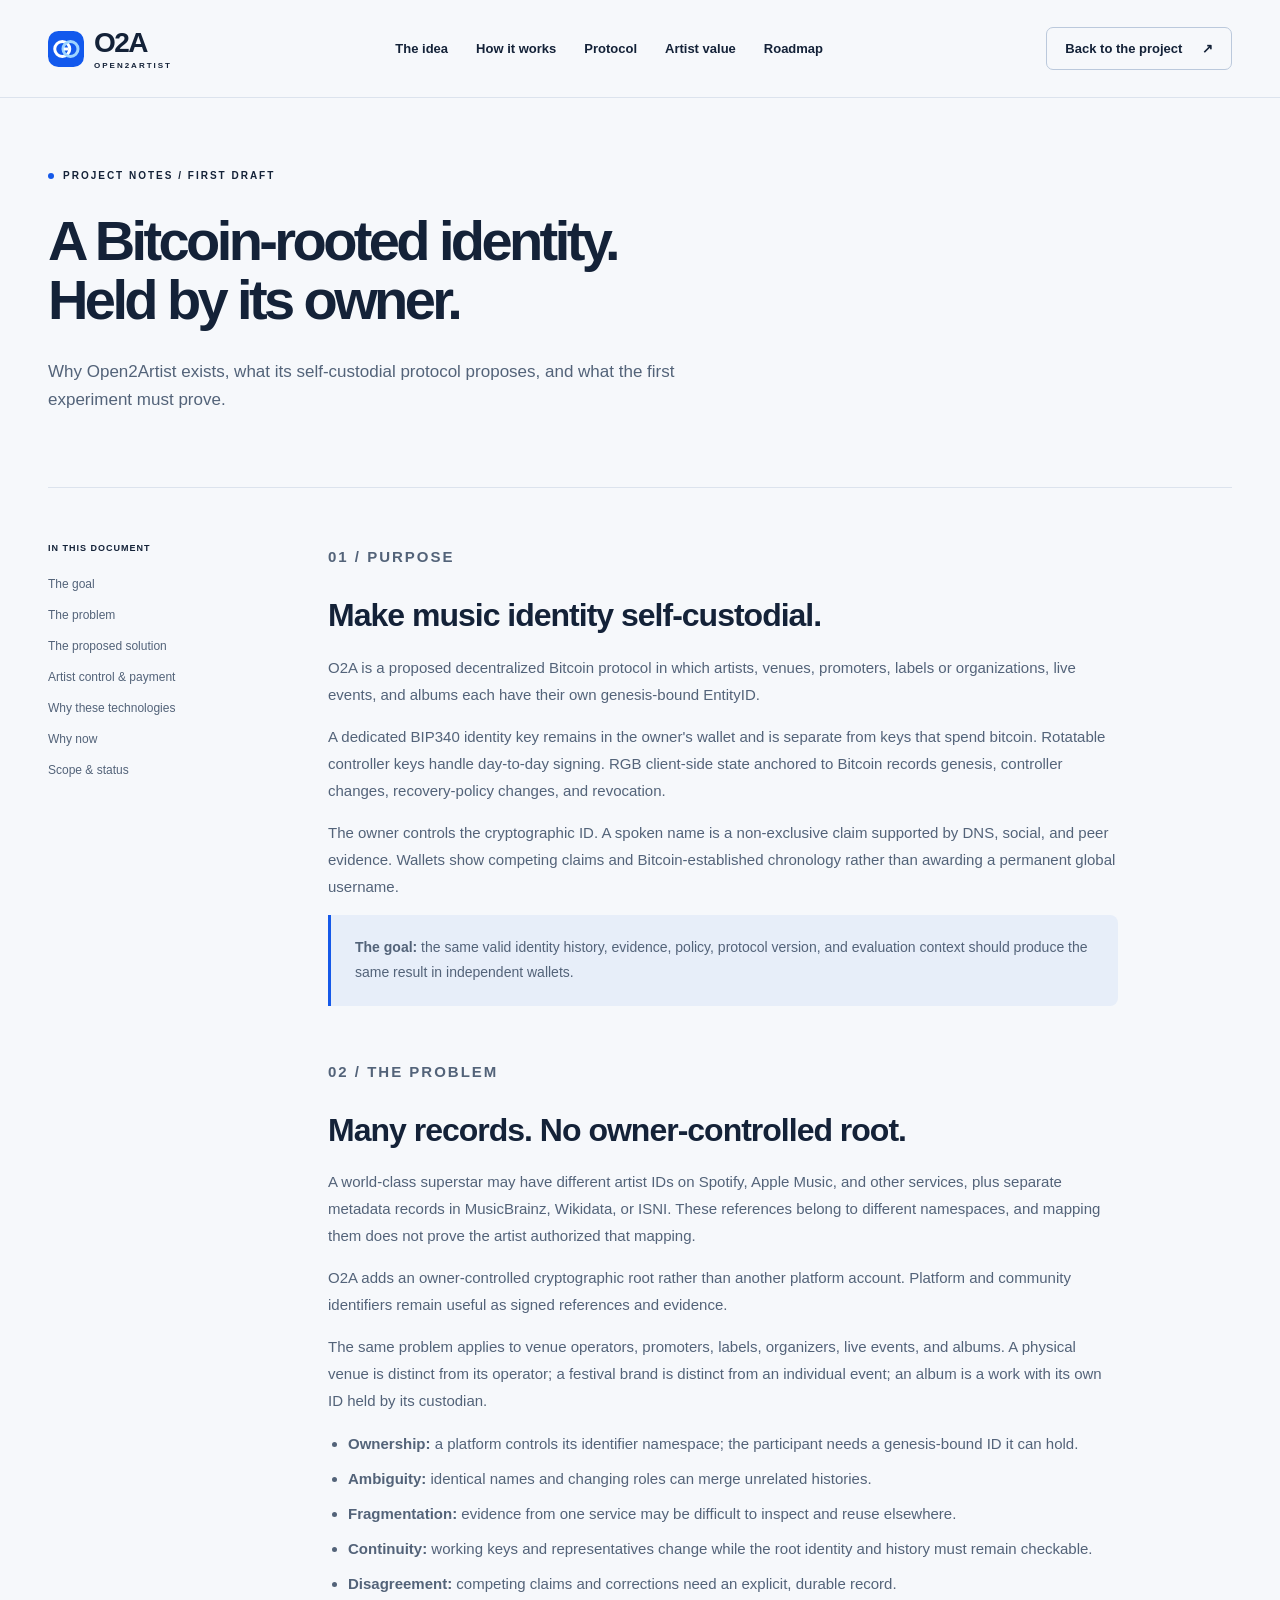
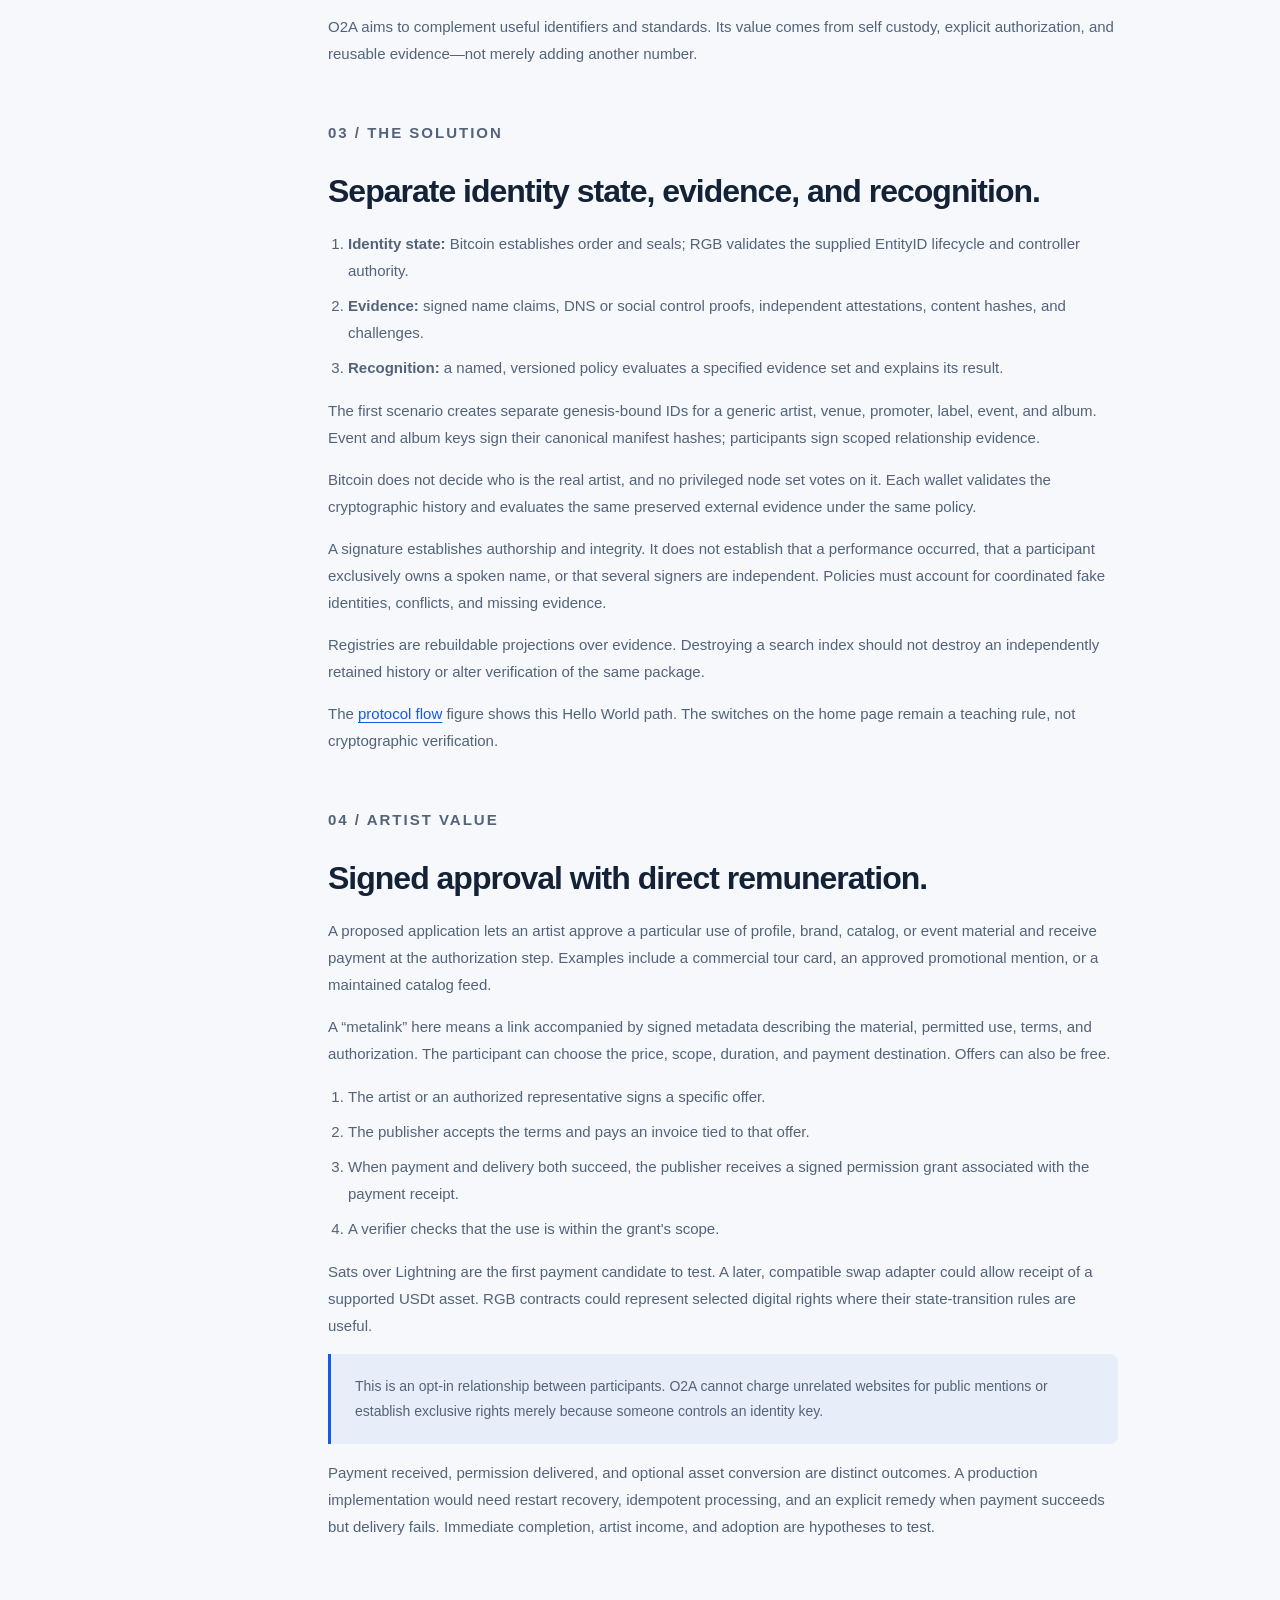
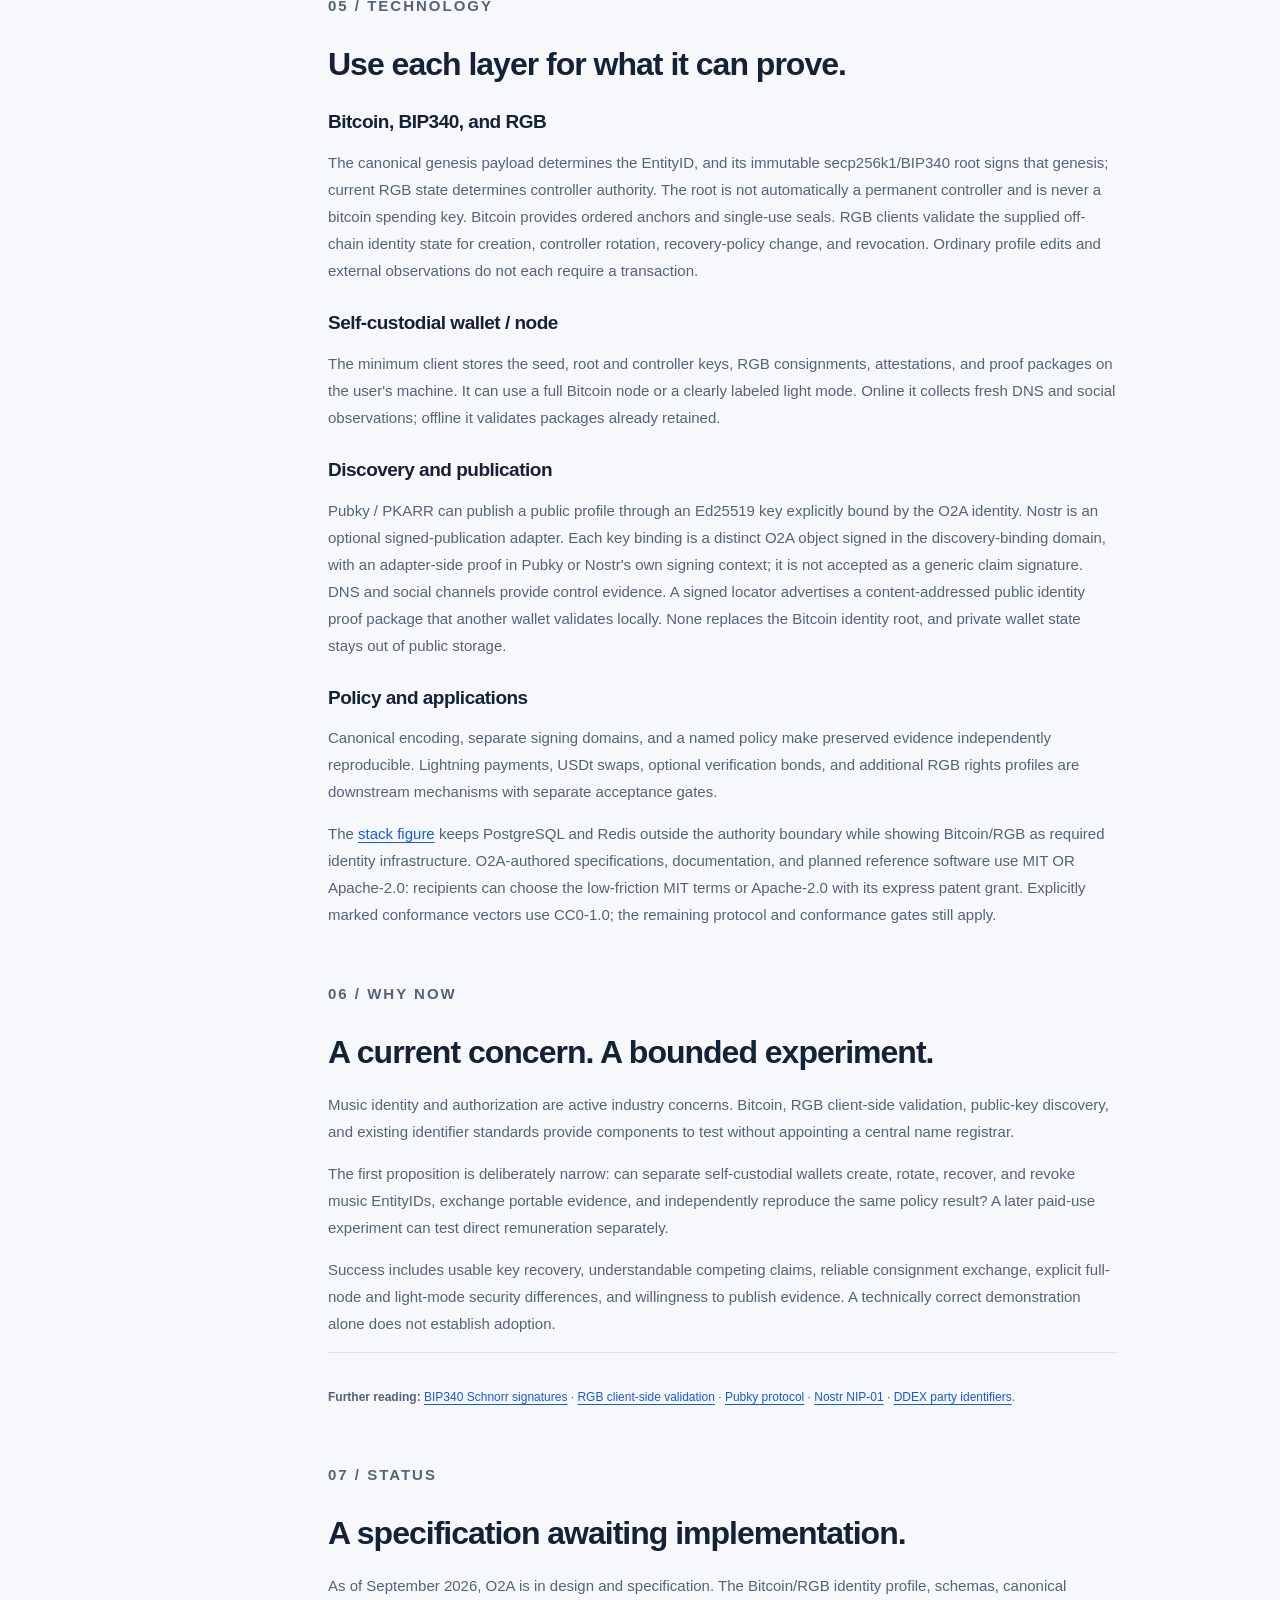
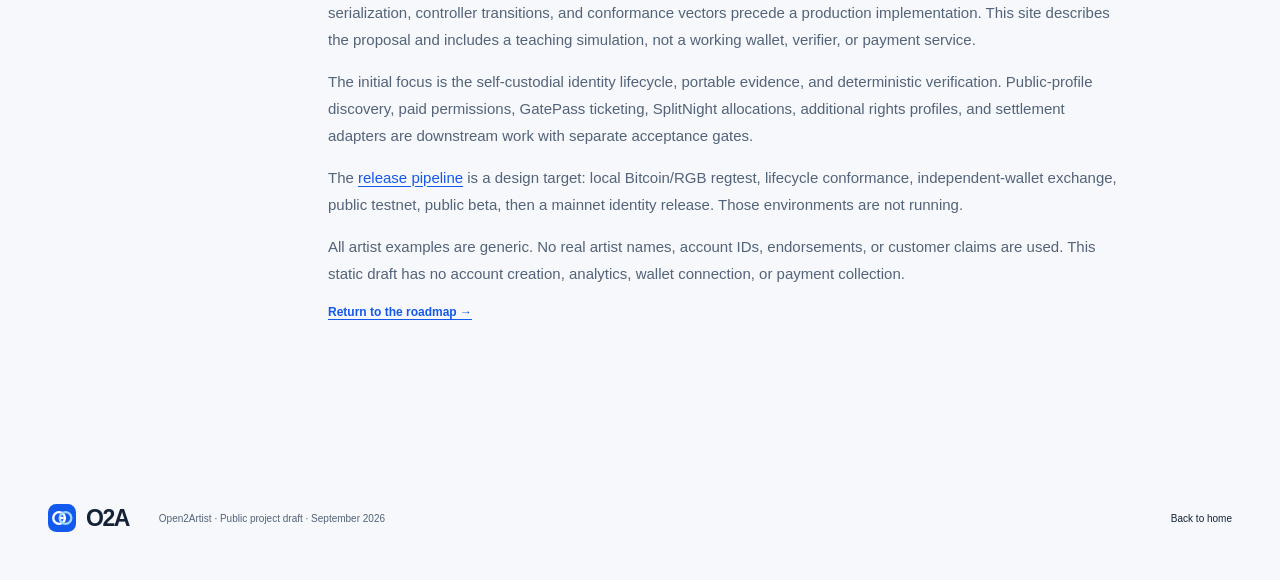
==== commit 38d9bd5e: "Adopt ADR-0008 genesis-bound EntityIDs Accept ADR-0008 and apply its Draft v0.1 EntityID, zero-genes" ====
--- a/site/guide.html
+++ b/site/guide.html
@@ -13,11 +13,11 @@
   <main id="main" class="wrap">
     <div class="guide-hero"><p class="eyebrow"><span class="dot"></span> PROJECT NOTES / FIRST DRAFT</p><h1>A Bitcoin-rooted identity.<br>Held by its owner.</h1><p>Why Open2Artist exists, what its self-custodial protocol proposes, and what the first experiment must prove.</p></div>
     <div class="guide-layout"><nav class="guide-toc" aria-label="Project notes sections"><strong>IN THIS DOCUMENT</strong><a href="#goal">The goal</a><a href="#problem">The problem</a><a href="#verification">The proposed solution</a><a href="#payments">Artist control &amp; payment</a><a href="#technology">Why these technologies</a><a href="#timing">Why now</a><a href="#status">Scope &amp; status</a></nav><div class="guide-body">
-      <section id="goal"><p class="eyebrow">01 / PURPOSE</p><h2>Make music identity self-custodial.</h2><p>O2A is a proposed decentralized Bitcoin protocol in which artists, venues, promoters, labels or organizations, live events, and albums each have their own public-key-rooted EntityID.</p><p>A dedicated BIP340 identity key remains in the owner's wallet and is separate from keys that spend bitcoin. Rotatable controller keys handle day-to-day signing. RGB client-side state anchored to Bitcoin records genesis, controller changes, recovery-policy changes, and revocation.</p><p>The owner controls the cryptographic ID. A spoken name is a non-exclusive claim supported by DNS, social, and peer evidence. Wallets show competing claims and Bitcoin-established chronology rather than awarding a permanent global username.</p><div class="guide-callout"><p><strong>The goal:</strong> the same valid identity history, evidence, policy, protocol version, and evaluation context should produce the same result in independent wallets.</p></div></section>
-      <section id="problem"><p class="eyebrow">02 / THE PROBLEM</p><h2>Many records. No owner-controlled root.</h2><p>A world-class superstar may have different artist IDs on Spotify, Apple Music, and other services, plus separate metadata records in MusicBrainz, Wikidata, or ISNI. These references belong to different namespaces, and mapping them does not prove the artist authorized that mapping.</p><p>O2A adds an owner-controlled cryptographic root rather than another platform account. Platform and community identifiers remain useful as signed references and evidence.</p><p>The same problem applies to venue operators, promoters, labels, organizers, live events, and albums. A physical venue is distinct from its operator; a festival brand is distinct from an individual event; an album is a work with its own ID held by its custodian.</p><ul><li><strong>Ownership:</strong> a platform controls its identifier namespace; the participant needs a key-rooted ID it can hold.</li><li><strong>Ambiguity:</strong> identical names and changing roles can merge unrelated histories.</li><li><strong>Fragmentation:</strong> evidence from one service may be difficult to inspect and reuse elsewhere.</li><li><strong>Continuity:</strong> working keys and representatives change while the root identity and history must remain checkable.</li><li><strong>Disagreement:</strong> competing claims and corrections need an explicit, durable record.</li></ul><p>O2A aims to complement useful identifiers and standards. Its value comes from self custody, explicit authorization, and reusable evidence—not merely adding another number.</p></section>
-      <section id="verification"><p class="eyebrow">03 / THE SOLUTION</p><h2>Separate identity state, evidence, and recognition.</h2><ol><li><strong>Identity state:</strong> Bitcoin establishes order and seals; RGB validates the supplied EntityID lifecycle and controller authority.</li><li><strong>Evidence:</strong> signed name claims, DNS or social control proofs, independent attestations, content hashes, and challenges.</li><li><strong>Recognition:</strong> a named, versioned policy evaluates a specified evidence set and explains its result.</li></ol><p>The first scenario creates separate key-rooted IDs for a generic artist, venue, promoter, label, event, and album. Event and album keys sign their canonical manifest hashes; participants sign scoped relationship evidence.</p><p>Bitcoin does not decide who is the real artist, and no privileged node set votes on it. Each wallet validates the cryptographic history and evaluates the same preserved external evidence under the same policy.</p><p>A signature establishes authorship and integrity. It does not establish that a performance occurred, that a participant exclusively owns a spoken name, or that several signers are independent. Policies must account for coordinated fake identities, conflicts, and missing evidence.</p><p>Registries are rebuildable projections over evidence. Destroying a search index should not destroy an independently retained history or alter verification of the same package.</p><p>The <a href="index.html#flow">protocol flow</a> figure shows this Hello World path. The switches on the home page remain a teaching rule, not cryptographic verification.</p></section>
+      <section id="goal"><p class="eyebrow">01 / PURPOSE</p><h2>Make music identity self-custodial.</h2><p>O2A is a proposed decentralized Bitcoin protocol in which artists, venues, promoters, labels or organizations, live events, and albums each have their own genesis-bound EntityID.</p><p>A dedicated BIP340 identity key remains in the owner's wallet and is separate from keys that spend bitcoin. Rotatable controller keys handle day-to-day signing. RGB client-side state anchored to Bitcoin records genesis, controller changes, recovery-policy changes, and revocation.</p><p>The owner controls the cryptographic ID. A spoken name is a non-exclusive claim supported by DNS, social, and peer evidence. Wallets show competing claims and Bitcoin-established chronology rather than awarding a permanent global username.</p><div class="guide-callout"><p><strong>The goal:</strong> the same valid identity history, evidence, policy, protocol version, and evaluation context should produce the same result in independent wallets.</p></div></section>
+      <section id="problem"><p class="eyebrow">02 / THE PROBLEM</p><h2>Many records. No owner-controlled root.</h2><p>A world-class superstar may have different artist IDs on Spotify, Apple Music, and other services, plus separate metadata records in MusicBrainz, Wikidata, or ISNI. These references belong to different namespaces, and mapping them does not prove the artist authorized that mapping.</p><p>O2A adds an owner-controlled cryptographic root rather than another platform account. Platform and community identifiers remain useful as signed references and evidence.</p><p>The same problem applies to venue operators, promoters, labels, organizers, live events, and albums. A physical venue is distinct from its operator; a festival brand is distinct from an individual event; an album is a work with its own ID held by its custodian.</p><ul><li><strong>Ownership:</strong> a platform controls its identifier namespace; the participant needs a genesis-bound ID it can hold.</li><li><strong>Ambiguity:</strong> identical names and changing roles can merge unrelated histories.</li><li><strong>Fragmentation:</strong> evidence from one service may be difficult to inspect and reuse elsewhere.</li><li><strong>Continuity:</strong> working keys and representatives change while the root identity and history must remain checkable.</li><li><strong>Disagreement:</strong> competing claims and corrections need an explicit, durable record.</li></ul><p>O2A aims to complement useful identifiers and standards. Its value comes from self custody, explicit authorization, and reusable evidence—not merely adding another number.</p></section>
+      <section id="verification"><p class="eyebrow">03 / THE SOLUTION</p><h2>Separate identity state, evidence, and recognition.</h2><ol><li><strong>Identity state:</strong> Bitcoin establishes order and seals; RGB validates the supplied EntityID lifecycle and controller authority.</li><li><strong>Evidence:</strong> signed name claims, DNS or social control proofs, independent attestations, content hashes, and challenges.</li><li><strong>Recognition:</strong> a named, versioned policy evaluates a specified evidence set and explains its result.</li></ol><p>The first scenario creates separate genesis-bound IDs for a generic artist, venue, promoter, label, event, and album. Event and album keys sign their canonical manifest hashes; participants sign scoped relationship evidence.</p><p>Bitcoin does not decide who is the real artist, and no privileged node set votes on it. Each wallet validates the cryptographic history and evaluates the same preserved external evidence under the same policy.</p><p>A signature establishes authorship and integrity. It does not establish that a performance occurred, that a participant exclusively owns a spoken name, or that several signers are independent. Policies must account for coordinated fake identities, conflicts, and missing evidence.</p><p>Registries are rebuildable projections over evidence. Destroying a search index should not destroy an independently retained history or alter verification of the same package.</p><p>The <a href="index.html#flow">protocol flow</a> figure shows this Hello World path. The switches on the home page remain a teaching rule, not cryptographic verification.</p></section>
       <section id="payments"><p class="eyebrow">04 / ARTIST VALUE</p><h2>Signed approval with direct remuneration.</h2><p>A proposed application lets an artist approve a particular use of profile, brand, catalog, or event material and receive payment at the authorization step. Examples include a commercial tour card, an approved promotional mention, or a maintained catalog feed.</p><p>A “metalink” here means a link accompanied by signed metadata describing the material, permitted use, terms, and authorization. The participant can choose the price, scope, duration, and payment destination. Offers can also be free.</p><ol><li>The artist or an authorized representative signs a specific offer.</li><li>The publisher accepts the terms and pays an invoice tied to that offer.</li><li>When payment and delivery both succeed, the publisher receives a signed permission grant associated with the payment receipt.</li><li>A verifier checks that the use is within the grant's scope.</li></ol><p>Sats over Lightning are the first payment candidate to test. A later, compatible swap adapter could allow receipt of a supported USDt asset. RGB contracts could represent selected digital rights where their state-transition rules are useful.</p><div class="guide-callout"><p>This is an opt-in relationship between participants. O2A cannot charge unrelated websites for public mentions or establish exclusive rights merely because someone controls an identity key.</p></div><p>Payment received, permission delivered, and optional asset conversion are distinct outcomes. A production implementation would need restart recovery, idempotent processing, and an explicit remedy when payment succeeds but delivery fails. Immediate completion, artist income, and adoption are hypotheses to test.</p></section>
-      <section id="technology"><p class="eyebrow">05 / TECHNOLOGY</p><h2>Use each layer for what it can prove.</h2><h3>Bitcoin, BIP340, and RGB</h3><p>The immutable secp256k1/BIP340 root identifies the EntityID and signs genesis; current RGB state determines controller authority. The root is not automatically a permanent controller and is never a bitcoin spending key. Bitcoin provides ordered anchors and single-use seals. RGB clients validate the supplied off-chain identity state for creation, controller rotation, recovery-policy change, and revocation. Ordinary profile edits and external observations do not each require a transaction.</p><h3>Self-custodial wallet / node</h3><p>The minimum client stores the seed, root and controller keys, RGB consignments, attestations, and proof packages on the user's machine. It can use a full Bitcoin node or a clearly labeled light mode. Online it collects fresh DNS and social observations; offline it validates packages already retained.</p><h3>Discovery and publication</h3><p>Pubky / PKARR can publish a public profile through an Ed25519 key explicitly bound by the O2A identity. Nostr is an optional signed-publication adapter. Each key binding is a distinct O2A object signed in the discovery-binding domain, with an adapter-side proof in Pubky or Nostr's own signing context; it is not accepted as a generic claim signature. DNS and social channels provide control evidence. A signed locator advertises a content-addressed public identity proof package that another wallet validates locally. None replaces the Bitcoin identity root, and private wallet state stays out of public storage.</p><h3>Policy and applications</h3><p>Canonical encoding, separate signing domains, and a named policy make preserved evidence independently reproducible. Lightning payments, USDt swaps, optional verification bonds, and additional RGB rights profiles are downstream mechanisms with separate acceptance gates.</p><p>The <a href="index.html#stack">stack figure</a> keeps PostgreSQL and Redis outside the authority boundary while showing Bitcoin/RGB as required identity infrastructure. O2A-authored specifications, documentation, and planned reference software use MIT OR Apache-2.0: recipients can choose the low-friction MIT terms or Apache-2.0 with its express patent grant. Explicitly marked conformance vectors use CC0-1.0; the remaining protocol and conformance gates still apply.</p></section>
+      <section id="technology"><p class="eyebrow">05 / TECHNOLOGY</p><h2>Use each layer for what it can prove.</h2><h3>Bitcoin, BIP340, and RGB</h3><p>The canonical genesis payload determines the EntityID, and its immutable secp256k1/BIP340 root signs that genesis; current RGB state determines controller authority. The root is not automatically a permanent controller and is never a bitcoin spending key. Bitcoin provides ordered anchors and single-use seals. RGB clients validate the supplied off-chain identity state for creation, controller rotation, recovery-policy change, and revocation. Ordinary profile edits and external observations do not each require a transaction.</p><h3>Self-custodial wallet / node</h3><p>The minimum client stores the seed, root and controller keys, RGB consignments, attestations, and proof packages on the user's machine. It can use a full Bitcoin node or a clearly labeled light mode. Online it collects fresh DNS and social observations; offline it validates packages already retained.</p><h3>Discovery and publication</h3><p>Pubky / PKARR can publish a public profile through an Ed25519 key explicitly bound by the O2A identity. Nostr is an optional signed-publication adapter. Each key binding is a distinct O2A object signed in the discovery-binding domain, with an adapter-side proof in Pubky or Nostr's own signing context; it is not accepted as a generic claim signature. DNS and social channels provide control evidence. A signed locator advertises a content-addressed public identity proof package that another wallet validates locally. None replaces the Bitcoin identity root, and private wallet state stays out of public storage.</p><h3>Policy and applications</h3><p>Canonical encoding, separate signing domains, and a named policy make preserved evidence independently reproducible. Lightning payments, USDt swaps, optional verification bonds, and additional RGB rights profiles are downstream mechanisms with separate acceptance gates.</p><p>The <a href="index.html#stack">stack figure</a> keeps PostgreSQL and Redis outside the authority boundary while showing Bitcoin/RGB as required identity infrastructure. O2A-authored specifications, documentation, and planned reference software use MIT OR Apache-2.0: recipients can choose the low-friction MIT terms or Apache-2.0 with its express patent grant. Explicitly marked conformance vectors use CC0-1.0; the remaining protocol and conformance gates still apply.</p></section>
       <section id="timing"><p class="eyebrow">06 / WHY NOW</p><h2>A current concern. A bounded experiment.</h2><p>Music identity and authorization are active industry concerns. Bitcoin, RGB client-side validation, public-key discovery, and existing identifier standards provide components to test without appointing a central name registrar.</p><p>The first proposition is deliberately narrow: can separate self-custodial wallets create, rotate, recover, and revoke music EntityIDs, exchange portable evidence, and independently reproduce the same policy result? A later paid-use experiment can test direct remuneration separately.</p><p>Success includes usable key recovery, understandable competing claims, reliable consignment exchange, explicit full-node and light-mode security differences, and willingness to publish evidence. A technically correct demonstration alone does not establish adoption.</p><div class="source-list"><p><strong>Further reading:</strong> <a href="https://github.com/bitcoin/bips/blob/master/bip-0340.mediawiki">BIP340 Schnorr signatures</a> · <a href="https://docs.rgb.info/distributed-computing-concepts/client-side-validation">RGB client-side validation</a> · <a href="https://pubky.org/explore/pubky-protocol/introduction/">Pubky protocol</a> · <a href="https://github.com/nostr-protocol/nips/blob/master/01.md">Nostr NIP-01</a> · <a href="https://pie.ddex.net/party-identification-and-enrichment/6-identifying-and-describing-parties-and-names/6.2-identifying-and-describing-parties/">DDEX party identifiers</a>.</p></div></section>
       <section id="status"><p class="eyebrow">07 / STATUS</p><h2>A specification awaiting implementation.</h2><p>As of September 2026, O2A is in design and specification. The Bitcoin/RGB identity profile, schemas, canonical serialization, controller transitions, and conformance vectors precede a production implementation. This site describes the proposal and includes a teaching simulation, not a working wallet, verifier, or payment service.</p><p>The initial focus is the self-custodial identity lifecycle, portable evidence, and deterministic verification. Public-profile discovery, paid permissions, GatePass ticketing, SplitNight allocations, additional rights profiles, and settlement adapters are downstream work with separate acceptance gates.</p><p>The <a href="index.html#pipeline">release pipeline</a> is a design target: local Bitcoin/RGB regtest, lifecycle conformance, independent-wallet exchange, public testnet, public beta, then a mainnet identity release. Those environments are not running.</p><p>All artist examples are generic. No real artist names, account IDs, endorsements, or customer claims are used. This static draft has no account creation, analytics, wallet connection, or payment collection.</p><a class="text-link" href="index.html#roadmap">Return to the roadmap →</a></section>
     </div></div>
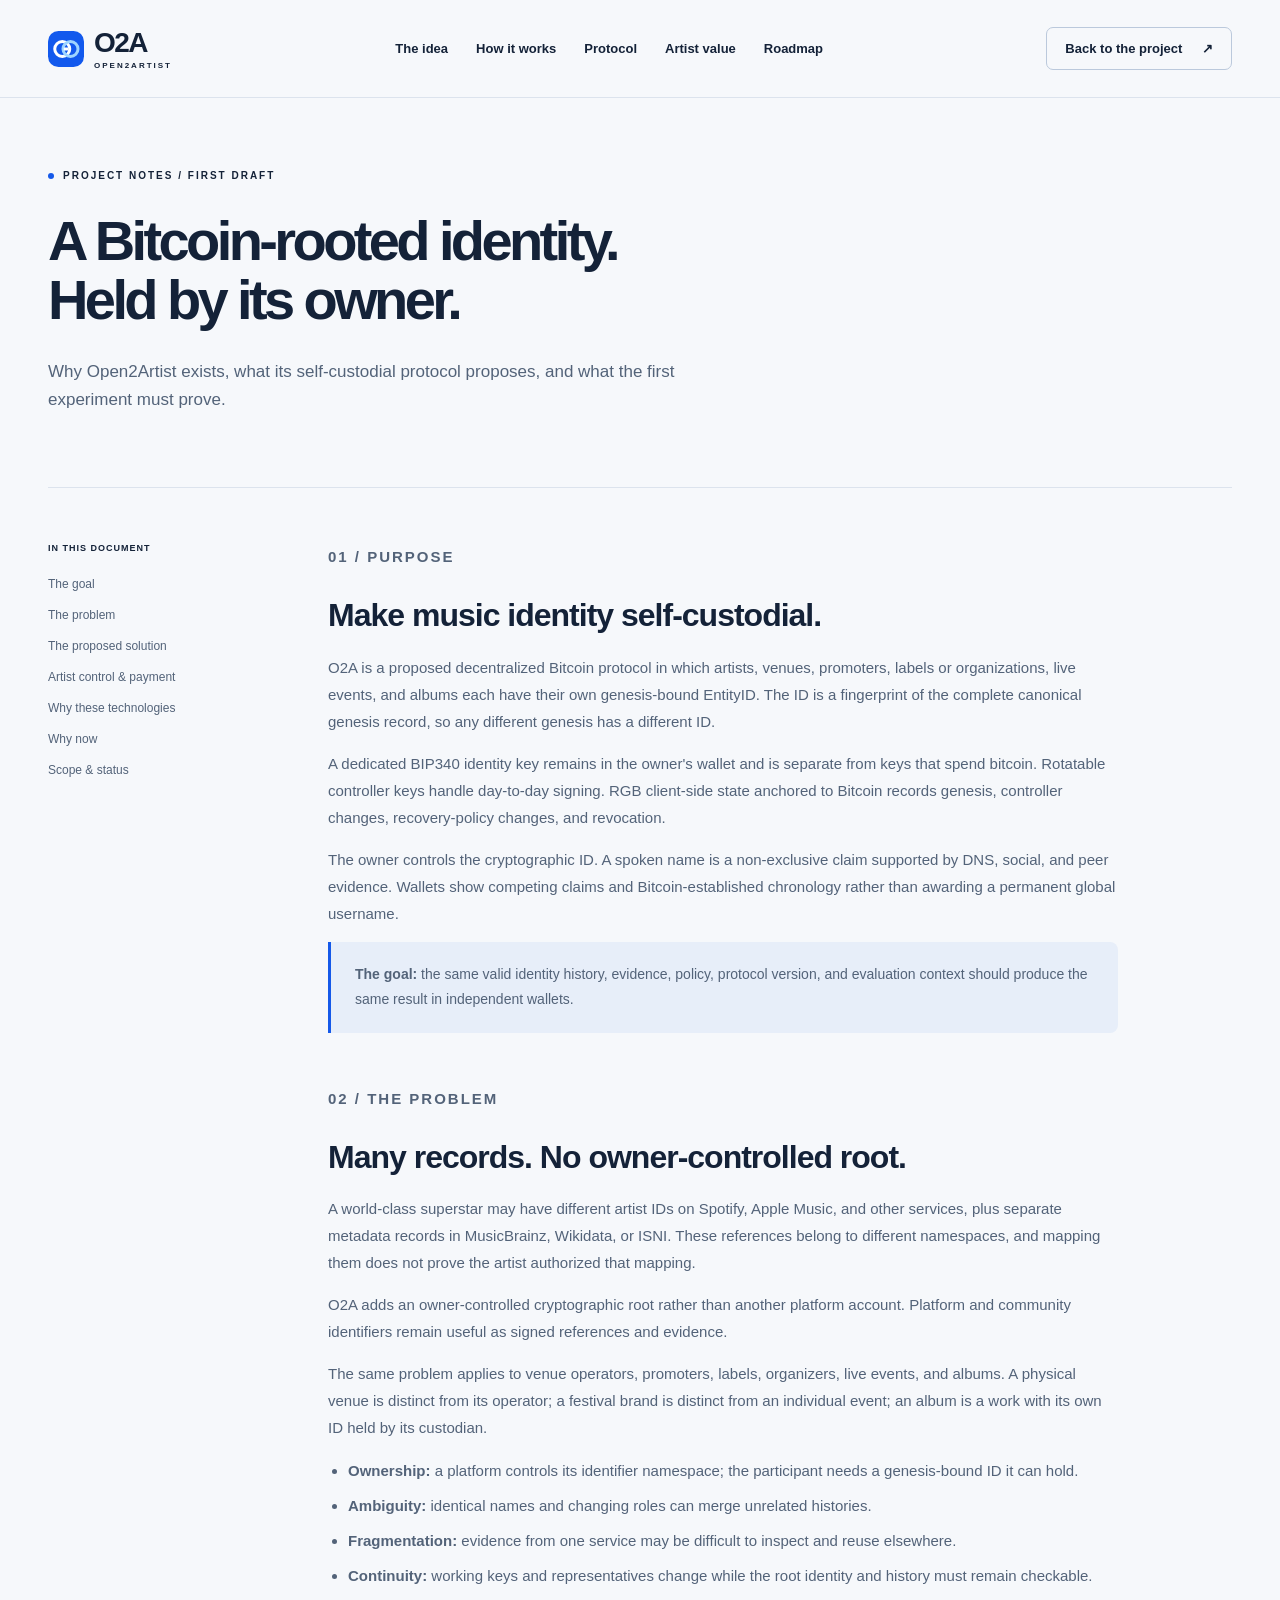
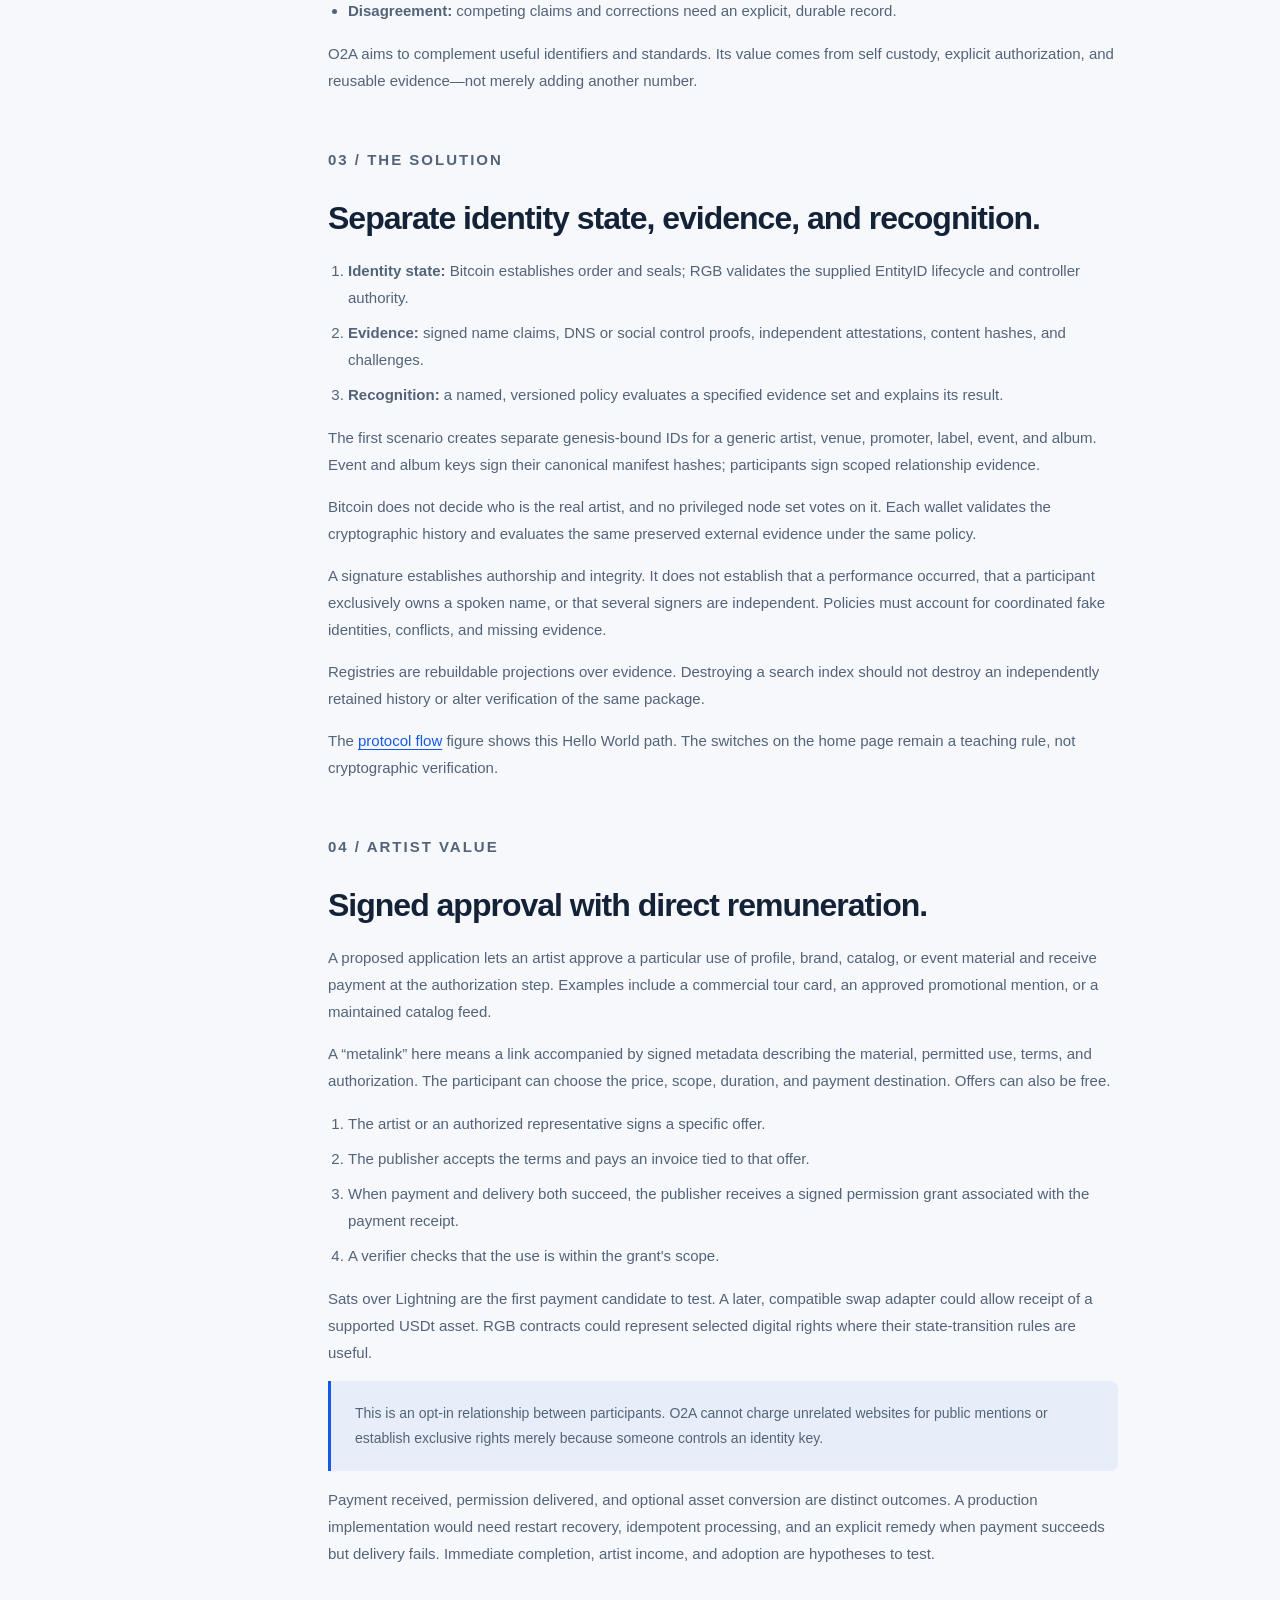
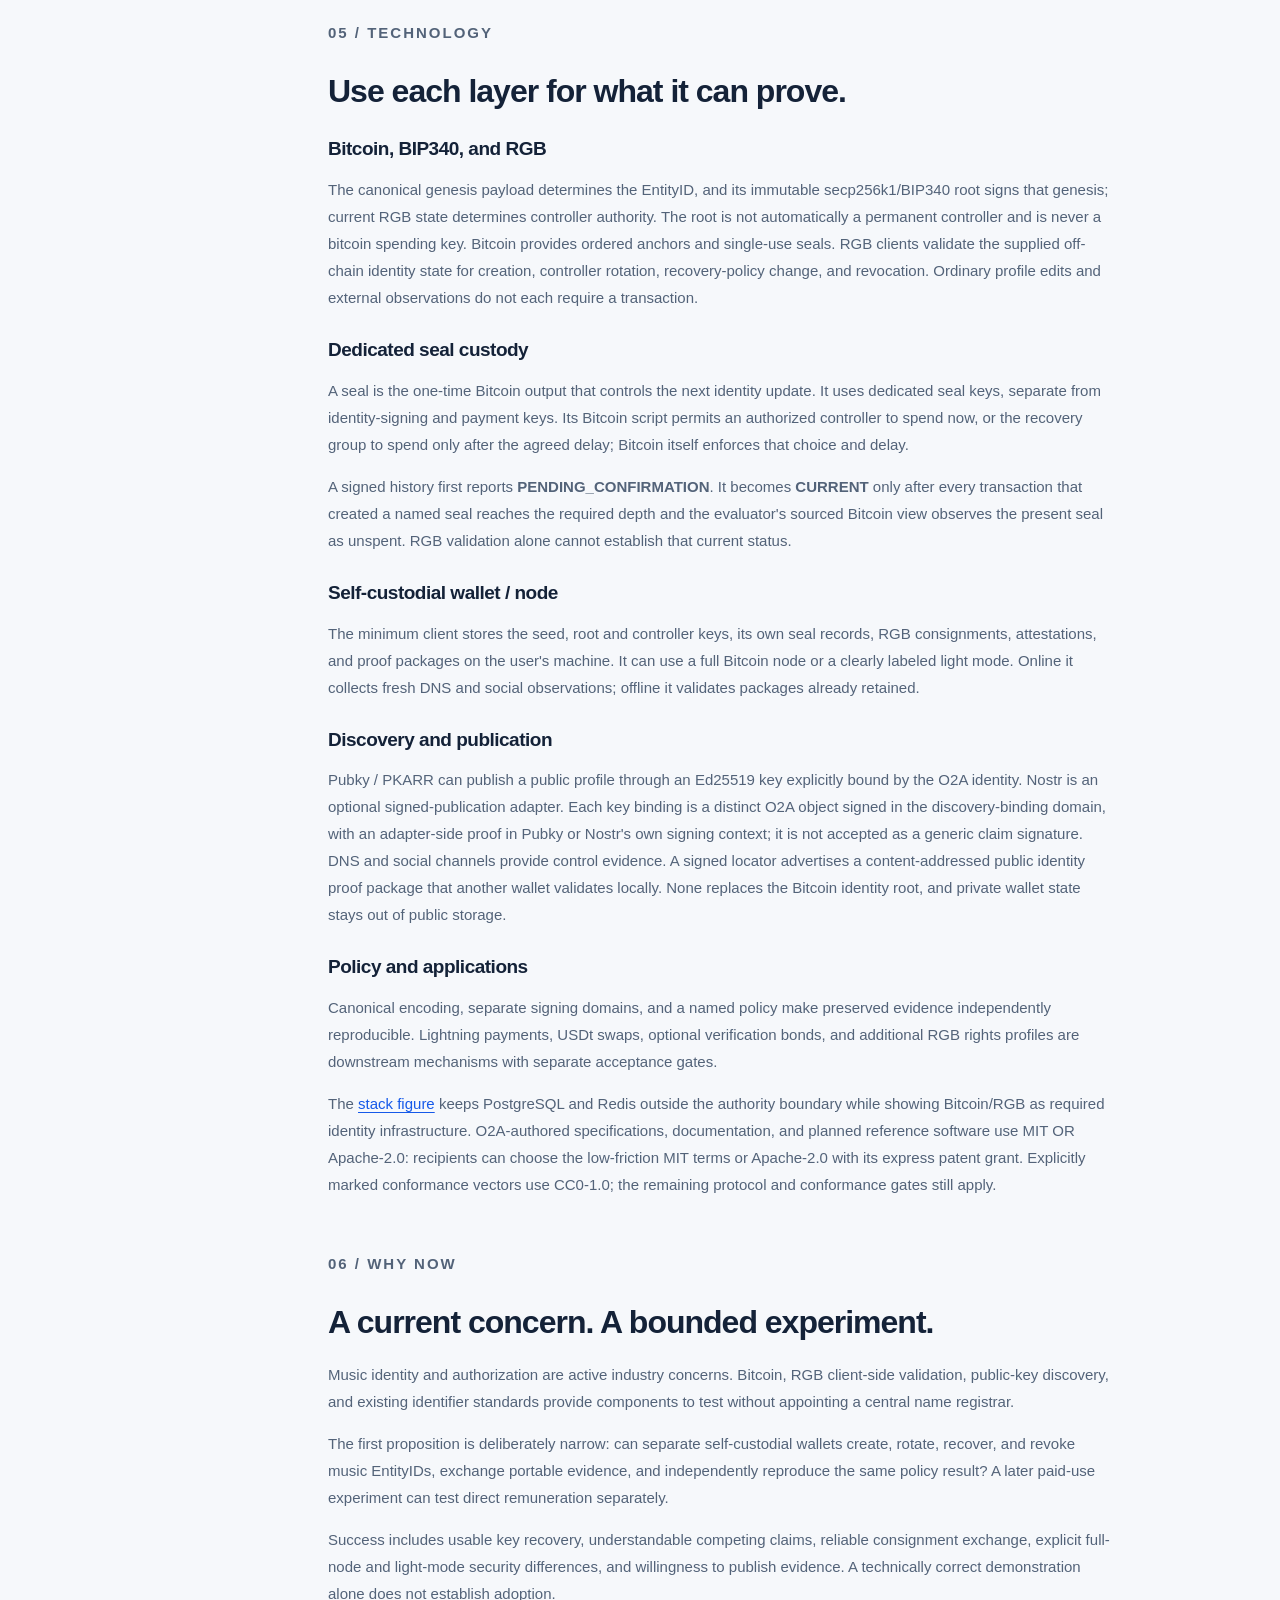
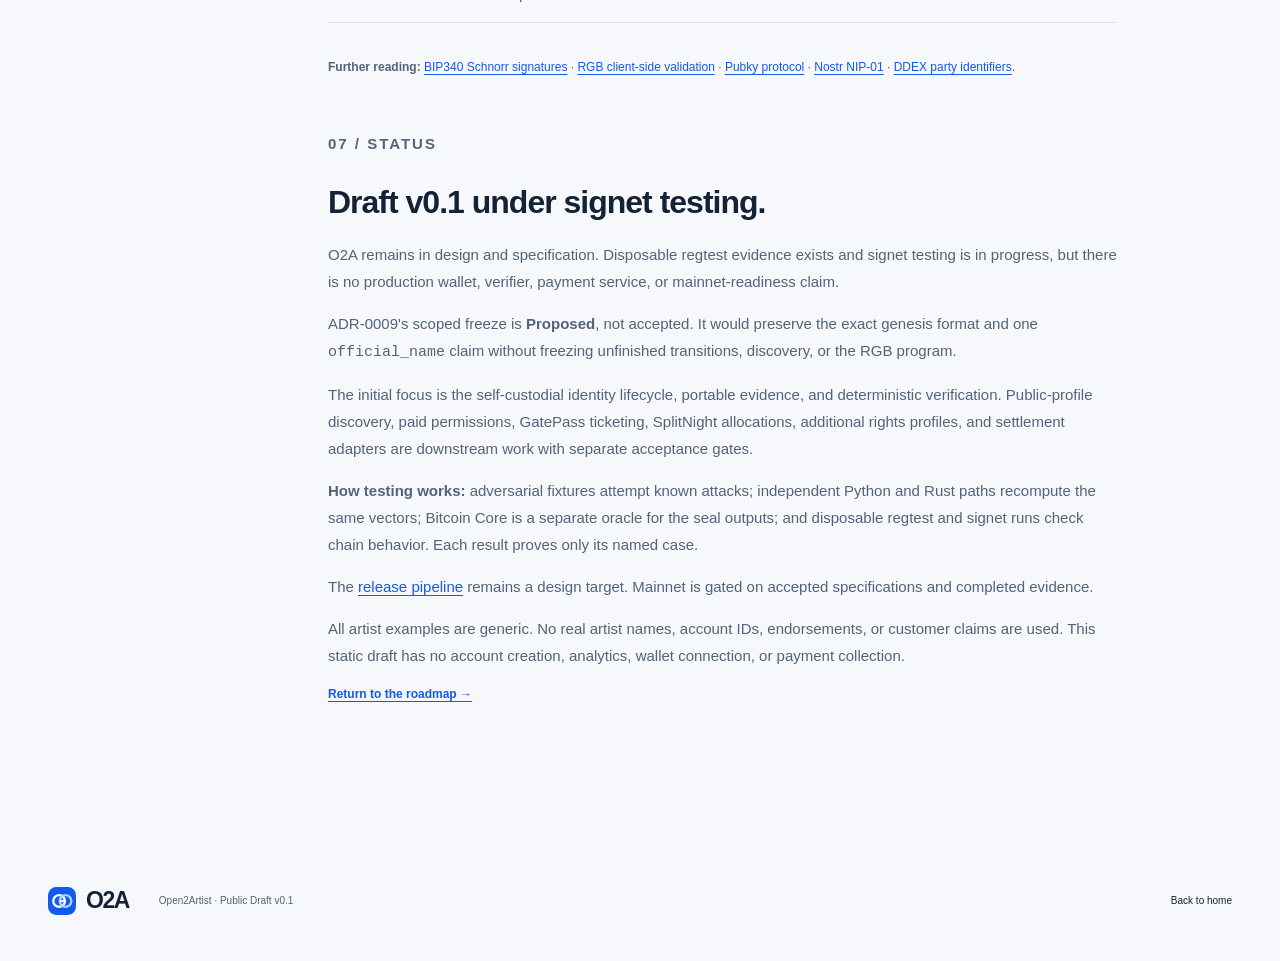
==== commit bd348c29: "Document the September decision audit and test evidence" ====
--- a/site/guide.html
+++ b/site/guide.html
@@ -13,15 +13,15 @@
   <main id="main" class="wrap">
     <div class="guide-hero"><p class="eyebrow"><span class="dot"></span> PROJECT NOTES / FIRST DRAFT</p><h1>A Bitcoin-rooted identity.<br>Held by its owner.</h1><p>Why Open2Artist exists, what its self-custodial protocol proposes, and what the first experiment must prove.</p></div>
     <div class="guide-layout"><nav class="guide-toc" aria-label="Project notes sections"><strong>IN THIS DOCUMENT</strong><a href="#goal">The goal</a><a href="#problem">The problem</a><a href="#verification">The proposed solution</a><a href="#payments">Artist control &amp; payment</a><a href="#technology">Why these technologies</a><a href="#timing">Why now</a><a href="#status">Scope &amp; status</a></nav><div class="guide-body">
-      <section id="goal"><p class="eyebrow">01 / PURPOSE</p><h2>Make music identity self-custodial.</h2><p>O2A is a proposed decentralized Bitcoin protocol in which artists, venues, promoters, labels or organizations, live events, and albums each have their own genesis-bound EntityID.</p><p>A dedicated BIP340 identity key remains in the owner's wallet and is separate from keys that spend bitcoin. Rotatable controller keys handle day-to-day signing. RGB client-side state anchored to Bitcoin records genesis, controller changes, recovery-policy changes, and revocation.</p><p>The owner controls the cryptographic ID. A spoken name is a non-exclusive claim supported by DNS, social, and peer evidence. Wallets show competing claims and Bitcoin-established chronology rather than awarding a permanent global username.</p><div class="guide-callout"><p><strong>The goal:</strong> the same valid identity history, evidence, policy, protocol version, and evaluation context should produce the same result in independent wallets.</p></div></section>
+      <section id="goal"><p class="eyebrow">01 / PURPOSE</p><h2>Make music identity self-custodial.</h2><p>O2A is a proposed decentralized Bitcoin protocol in which artists, venues, promoters, labels or organizations, live events, and albums each have their own genesis-bound EntityID. The ID is a fingerprint of the complete canonical genesis record, so any different genesis has a different ID.</p><p>A dedicated BIP340 identity key remains in the owner's wallet and is separate from keys that spend bitcoin. Rotatable controller keys handle day-to-day signing. RGB client-side state anchored to Bitcoin records genesis, controller changes, recovery-policy changes, and revocation.</p><p>The owner controls the cryptographic ID. A spoken name is a non-exclusive claim supported by DNS, social, and peer evidence. Wallets show competing claims and Bitcoin-established chronology rather than awarding a permanent global username.</p><div class="guide-callout"><p><strong>The goal:</strong> the same valid identity history, evidence, policy, protocol version, and evaluation context should produce the same result in independent wallets.</p></div></section>
       <section id="problem"><p class="eyebrow">02 / THE PROBLEM</p><h2>Many records. No owner-controlled root.</h2><p>A world-class superstar may have different artist IDs on Spotify, Apple Music, and other services, plus separate metadata records in MusicBrainz, Wikidata, or ISNI. These references belong to different namespaces, and mapping them does not prove the artist authorized that mapping.</p><p>O2A adds an owner-controlled cryptographic root rather than another platform account. Platform and community identifiers remain useful as signed references and evidence.</p><p>The same problem applies to venue operators, promoters, labels, organizers, live events, and albums. A physical venue is distinct from its operator; a festival brand is distinct from an individual event; an album is a work with its own ID held by its custodian.</p><ul><li><strong>Ownership:</strong> a platform controls its identifier namespace; the participant needs a genesis-bound ID it can hold.</li><li><strong>Ambiguity:</strong> identical names and changing roles can merge unrelated histories.</li><li><strong>Fragmentation:</strong> evidence from one service may be difficult to inspect and reuse elsewhere.</li><li><strong>Continuity:</strong> working keys and representatives change while the root identity and history must remain checkable.</li><li><strong>Disagreement:</strong> competing claims and corrections need an explicit, durable record.</li></ul><p>O2A aims to complement useful identifiers and standards. Its value comes from self custody, explicit authorization, and reusable evidence—not merely adding another number.</p></section>
       <section id="verification"><p class="eyebrow">03 / THE SOLUTION</p><h2>Separate identity state, evidence, and recognition.</h2><ol><li><strong>Identity state:</strong> Bitcoin establishes order and seals; RGB validates the supplied EntityID lifecycle and controller authority.</li><li><strong>Evidence:</strong> signed name claims, DNS or social control proofs, independent attestations, content hashes, and challenges.</li><li><strong>Recognition:</strong> a named, versioned policy evaluates a specified evidence set and explains its result.</li></ol><p>The first scenario creates separate genesis-bound IDs for a generic artist, venue, promoter, label, event, and album. Event and album keys sign their canonical manifest hashes; participants sign scoped relationship evidence.</p><p>Bitcoin does not decide who is the real artist, and no privileged node set votes on it. Each wallet validates the cryptographic history and evaluates the same preserved external evidence under the same policy.</p><p>A signature establishes authorship and integrity. It does not establish that a performance occurred, that a participant exclusively owns a spoken name, or that several signers are independent. Policies must account for coordinated fake identities, conflicts, and missing evidence.</p><p>Registries are rebuildable projections over evidence. Destroying a search index should not destroy an independently retained history or alter verification of the same package.</p><p>The <a href="index.html#flow">protocol flow</a> figure shows this Hello World path. The switches on the home page remain a teaching rule, not cryptographic verification.</p></section>
       <section id="payments"><p class="eyebrow">04 / ARTIST VALUE</p><h2>Signed approval with direct remuneration.</h2><p>A proposed application lets an artist approve a particular use of profile, brand, catalog, or event material and receive payment at the authorization step. Examples include a commercial tour card, an approved promotional mention, or a maintained catalog feed.</p><p>A “metalink” here means a link accompanied by signed metadata describing the material, permitted use, terms, and authorization. The participant can choose the price, scope, duration, and payment destination. Offers can also be free.</p><ol><li>The artist or an authorized representative signs a specific offer.</li><li>The publisher accepts the terms and pays an invoice tied to that offer.</li><li>When payment and delivery both succeed, the publisher receives a signed permission grant associated with the payment receipt.</li><li>A verifier checks that the use is within the grant's scope.</li></ol><p>Sats over Lightning are the first payment candidate to test. A later, compatible swap adapter could allow receipt of a supported USDt asset. RGB contracts could represent selected digital rights where their state-transition rules are useful.</p><div class="guide-callout"><p>This is an opt-in relationship between participants. O2A cannot charge unrelated websites for public mentions or establish exclusive rights merely because someone controls an identity key.</p></div><p>Payment received, permission delivered, and optional asset conversion are distinct outcomes. A production implementation would need restart recovery, idempotent processing, and an explicit remedy when payment succeeds but delivery fails. Immediate completion, artist income, and adoption are hypotheses to test.</p></section>
-      <section id="technology"><p class="eyebrow">05 / TECHNOLOGY</p><h2>Use each layer for what it can prove.</h2><h3>Bitcoin, BIP340, and RGB</h3><p>The canonical genesis payload determines the EntityID, and its immutable secp256k1/BIP340 root signs that genesis; current RGB state determines controller authority. The root is not automatically a permanent controller and is never a bitcoin spending key. Bitcoin provides ordered anchors and single-use seals. RGB clients validate the supplied off-chain identity state for creation, controller rotation, recovery-policy change, and revocation. Ordinary profile edits and external observations do not each require a transaction.</p><h3>Self-custodial wallet / node</h3><p>The minimum client stores the seed, root and controller keys, RGB consignments, attestations, and proof packages on the user's machine. It can use a full Bitcoin node or a clearly labeled light mode. Online it collects fresh DNS and social observations; offline it validates packages already retained.</p><h3>Discovery and publication</h3><p>Pubky / PKARR can publish a public profile through an Ed25519 key explicitly bound by the O2A identity. Nostr is an optional signed-publication adapter. Each key binding is a distinct O2A object signed in the discovery-binding domain, with an adapter-side proof in Pubky or Nostr's own signing context; it is not accepted as a generic claim signature. DNS and social channels provide control evidence. A signed locator advertises a content-addressed public identity proof package that another wallet validates locally. None replaces the Bitcoin identity root, and private wallet state stays out of public storage.</p><h3>Policy and applications</h3><p>Canonical encoding, separate signing domains, and a named policy make preserved evidence independently reproducible. Lightning payments, USDt swaps, optional verification bonds, and additional RGB rights profiles are downstream mechanisms with separate acceptance gates.</p><p>The <a href="index.html#stack">stack figure</a> keeps PostgreSQL and Redis outside the authority boundary while showing Bitcoin/RGB as required identity infrastructure. O2A-authored specifications, documentation, and planned reference software use MIT OR Apache-2.0: recipients can choose the low-friction MIT terms or Apache-2.0 with its express patent grant. Explicitly marked conformance vectors use CC0-1.0; the remaining protocol and conformance gates still apply.</p></section>
+      <section id="technology"><p class="eyebrow">05 / TECHNOLOGY</p><h2>Use each layer for what it can prove.</h2><h3>Bitcoin, BIP340, and RGB</h3><p>The canonical genesis payload determines the EntityID, and its immutable secp256k1/BIP340 root signs that genesis; current RGB state determines controller authority. The root is not automatically a permanent controller and is never a bitcoin spending key. Bitcoin provides ordered anchors and single-use seals. RGB clients validate the supplied off-chain identity state for creation, controller rotation, recovery-policy change, and revocation. Ordinary profile edits and external observations do not each require a transaction.</p><h3>Dedicated seal custody</h3><p>A seal is the one-time Bitcoin output that controls the next identity update. It uses dedicated seal keys, separate from identity-signing and payment keys. Its Bitcoin script permits an authorized controller to spend now, or the recovery group to spend only after the agreed delay; Bitcoin itself enforces that choice and delay.</p><p>A signed history first reports <strong>PENDING_CONFIRMATION</strong>. It becomes <strong>CURRENT</strong> only after every transaction that created a named seal reaches the required depth and the evaluator's sourced Bitcoin view observes the present seal as unspent. RGB validation alone cannot establish that current status.</p><h3>Self-custodial wallet / node</h3><p>The minimum client stores the seed, root and controller keys, its own seal records, RGB consignments, attestations, and proof packages on the user's machine. It can use a full Bitcoin node or a clearly labeled light mode. Online it collects fresh DNS and social observations; offline it validates packages already retained.</p><h3>Discovery and publication</h3><p>Pubky / PKARR can publish a public profile through an Ed25519 key explicitly bound by the O2A identity. Nostr is an optional signed-publication adapter. Each key binding is a distinct O2A object signed in the discovery-binding domain, with an adapter-side proof in Pubky or Nostr's own signing context; it is not accepted as a generic claim signature. DNS and social channels provide control evidence. A signed locator advertises a content-addressed public identity proof package that another wallet validates locally. None replaces the Bitcoin identity root, and private wallet state stays out of public storage.</p><h3>Policy and applications</h3><p>Canonical encoding, separate signing domains, and a named policy make preserved evidence independently reproducible. Lightning payments, USDt swaps, optional verification bonds, and additional RGB rights profiles are downstream mechanisms with separate acceptance gates.</p><p>The <a href="index.html#stack">stack figure</a> keeps PostgreSQL and Redis outside the authority boundary while showing Bitcoin/RGB as required identity infrastructure. O2A-authored specifications, documentation, and planned reference software use MIT OR Apache-2.0: recipients can choose the low-friction MIT terms or Apache-2.0 with its express patent grant. Explicitly marked conformance vectors use CC0-1.0; the remaining protocol and conformance gates still apply.</p></section>
       <section id="timing"><p class="eyebrow">06 / WHY NOW</p><h2>A current concern. A bounded experiment.</h2><p>Music identity and authorization are active industry concerns. Bitcoin, RGB client-side validation, public-key discovery, and existing identifier standards provide components to test without appointing a central name registrar.</p><p>The first proposition is deliberately narrow: can separate self-custodial wallets create, rotate, recover, and revoke music EntityIDs, exchange portable evidence, and independently reproduce the same policy result? A later paid-use experiment can test direct remuneration separately.</p><p>Success includes usable key recovery, understandable competing claims, reliable consignment exchange, explicit full-node and light-mode security differences, and willingness to publish evidence. A technically correct demonstration alone does not establish adoption.</p><div class="source-list"><p><strong>Further reading:</strong> <a href="https://github.com/bitcoin/bips/blob/master/bip-0340.mediawiki">BIP340 Schnorr signatures</a> · <a href="https://docs.rgb.info/distributed-computing-concepts/client-side-validation">RGB client-side validation</a> · <a href="https://pubky.org/explore/pubky-protocol/introduction/">Pubky protocol</a> · <a href="https://github.com/nostr-protocol/nips/blob/master/01.md">Nostr NIP-01</a> · <a href="https://pie.ddex.net/party-identification-and-enrichment/6-identifying-and-describing-parties-and-names/6.2-identifying-and-describing-parties/">DDEX party identifiers</a>.</p></div></section>
-      <section id="status"><p class="eyebrow">07 / STATUS</p><h2>A specification awaiting implementation.</h2><p>As of September 2026, O2A is in design and specification. The Bitcoin/RGB identity profile, schemas, canonical serialization, controller transitions, and conformance vectors precede a production implementation. This site describes the proposal and includes a teaching simulation, not a working wallet, verifier, or payment service.</p><p>The initial focus is the self-custodial identity lifecycle, portable evidence, and deterministic verification. Public-profile discovery, paid permissions, GatePass ticketing, SplitNight allocations, additional rights profiles, and settlement adapters are downstream work with separate acceptance gates.</p><p>The <a href="index.html#pipeline">release pipeline</a> is a design target: local Bitcoin/RGB regtest, lifecycle conformance, independent-wallet exchange, public testnet, public beta, then a mainnet identity release. Those environments are not running.</p><p>All artist examples are generic. No real artist names, account IDs, endorsements, or customer claims are used. This static draft has no account creation, analytics, wallet connection, or payment collection.</p><a class="text-link" href="index.html#roadmap">Return to the roadmap →</a></section>
+      <section id="status"><p class="eyebrow">07 / STATUS</p><h2>Draft v0.1 under signet testing.</h2><p>O2A remains in design and specification. Disposable regtest evidence exists and signet testing is in progress, but there is no production wallet, verifier, payment service, or mainnet-readiness claim.</p><p>ADR-0009's scoped freeze is <strong>Proposed</strong>, not accepted. It would preserve the exact genesis format and one <code>official_name</code> claim without freezing unfinished transitions, discovery, or the RGB program.</p><p>The initial focus is the self-custodial identity lifecycle, portable evidence, and deterministic verification. Public-profile discovery, paid permissions, GatePass ticketing, SplitNight allocations, additional rights profiles, and settlement adapters are downstream work with separate acceptance gates.</p><p><strong>How testing works:</strong> adversarial fixtures attempt known attacks; independent Python and Rust paths recompute the same vectors; Bitcoin Core is a separate oracle for the seal outputs; and disposable regtest and signet runs check chain behavior. Each result proves only its named case.</p><p>The <a href="index.html#pipeline">release pipeline</a> remains a design target. Mainnet is gated on accepted specifications and completed evidence.</p><p>All artist examples are generic. No real artist names, account IDs, endorsements, or customer claims are used. This static draft has no account creation, analytics, wallet connection, or payment collection.</p><a class="text-link" href="index.html#roadmap">Return to the roadmap →</a></section>
     </div></div>
   </main>
-  <footer class="footer wrap"><a class="brand" href="index.html"><img src="assets/mark.svg" width="28" height="28" alt=""><span>O2A</span></a><p>Open2Artist · Public project draft · September 2026</p><a href="index.html">Back to home</a></footer>
+  <footer class="footer wrap"><a class="brand" href="index.html"><img src="assets/mark.svg" width="28" height="28" alt=""><span>O2A</span></a><p>Open2Artist · Public Draft v0.1</p><a href="index.html">Back to home</a></footer>
 </body>
 </html>
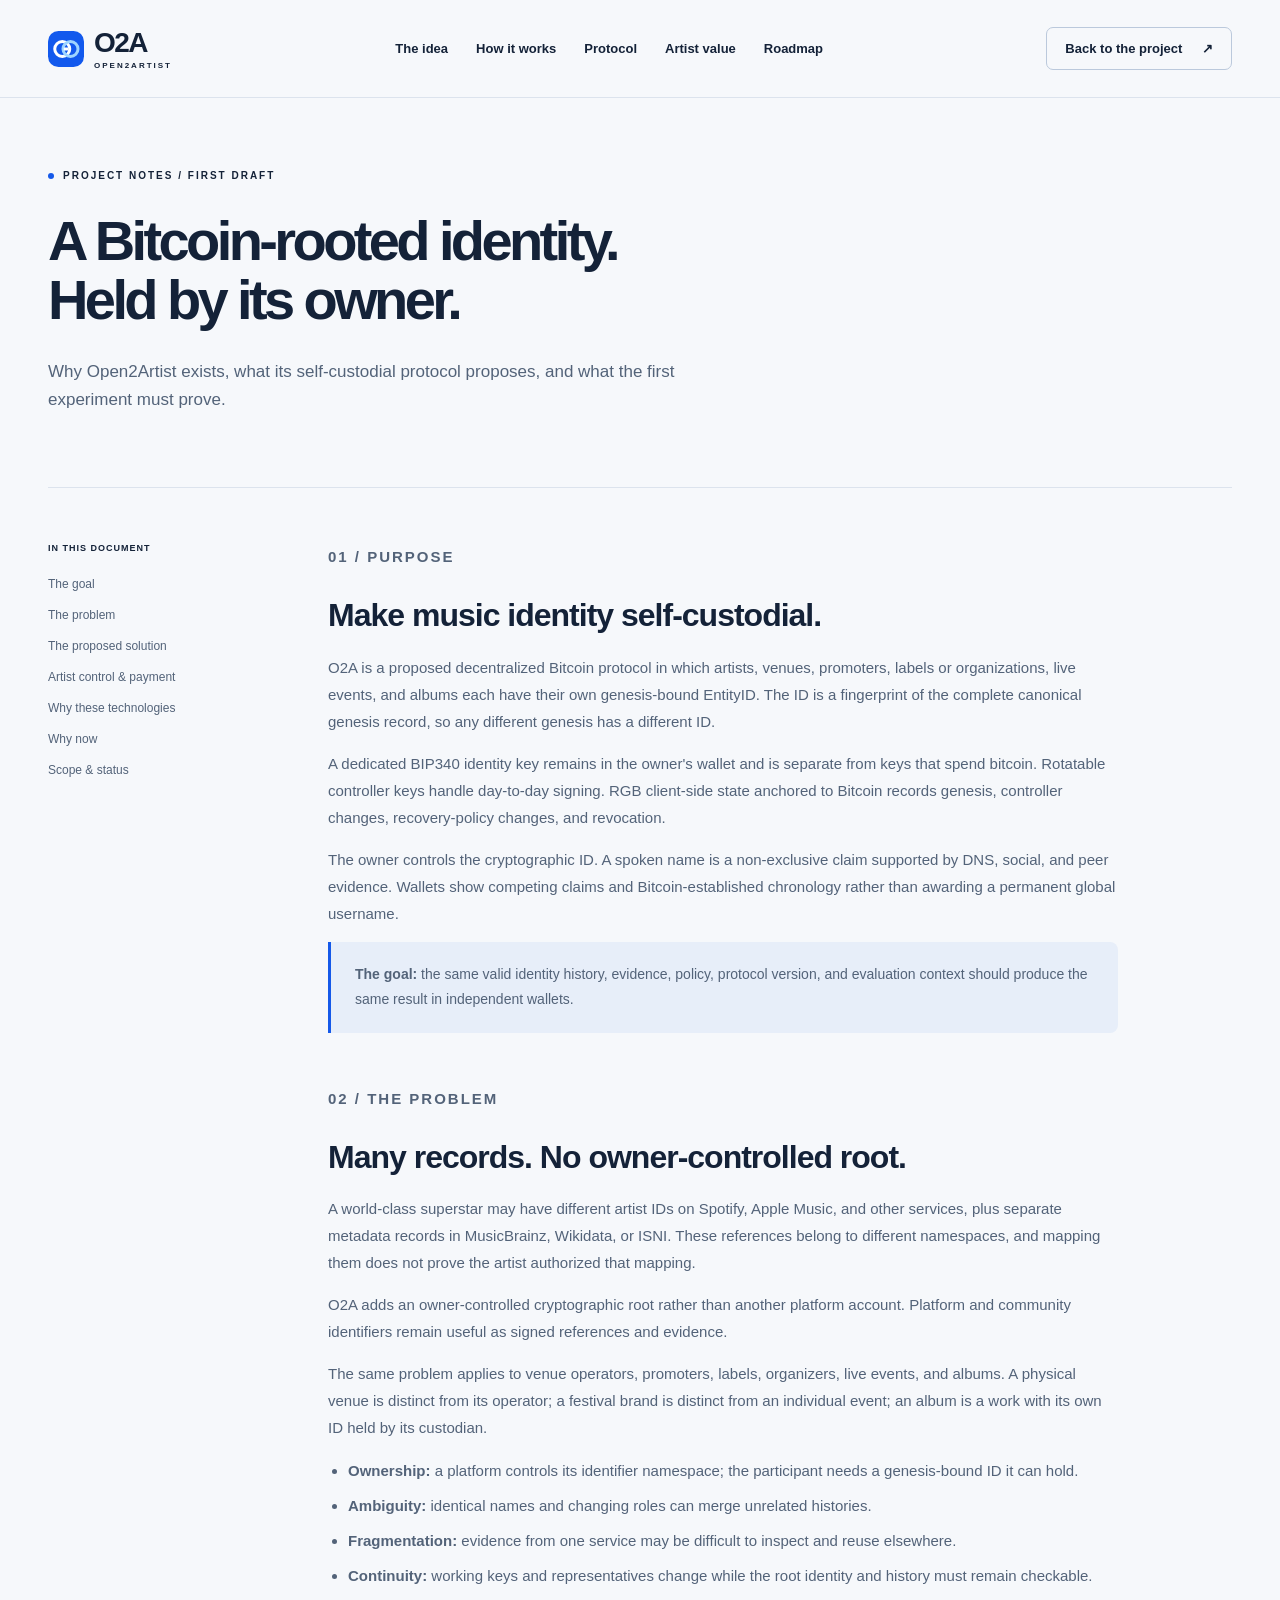
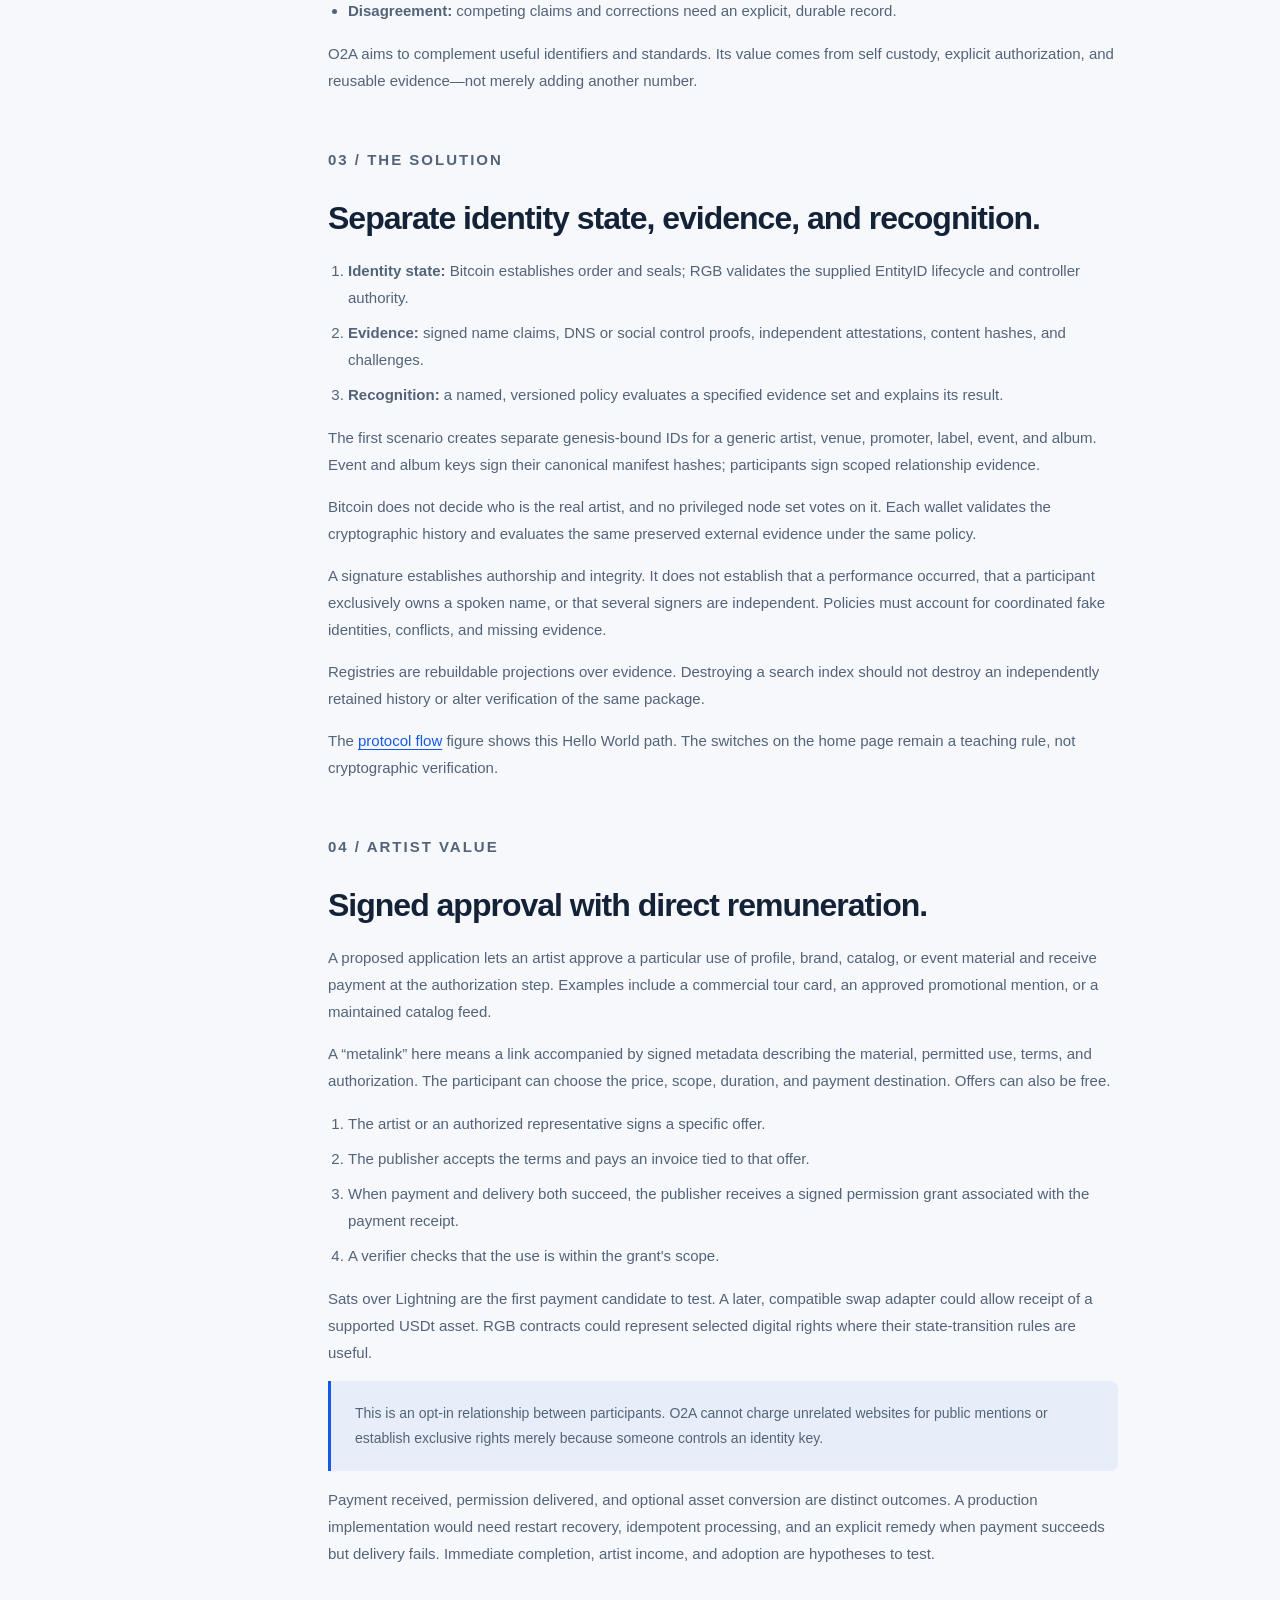
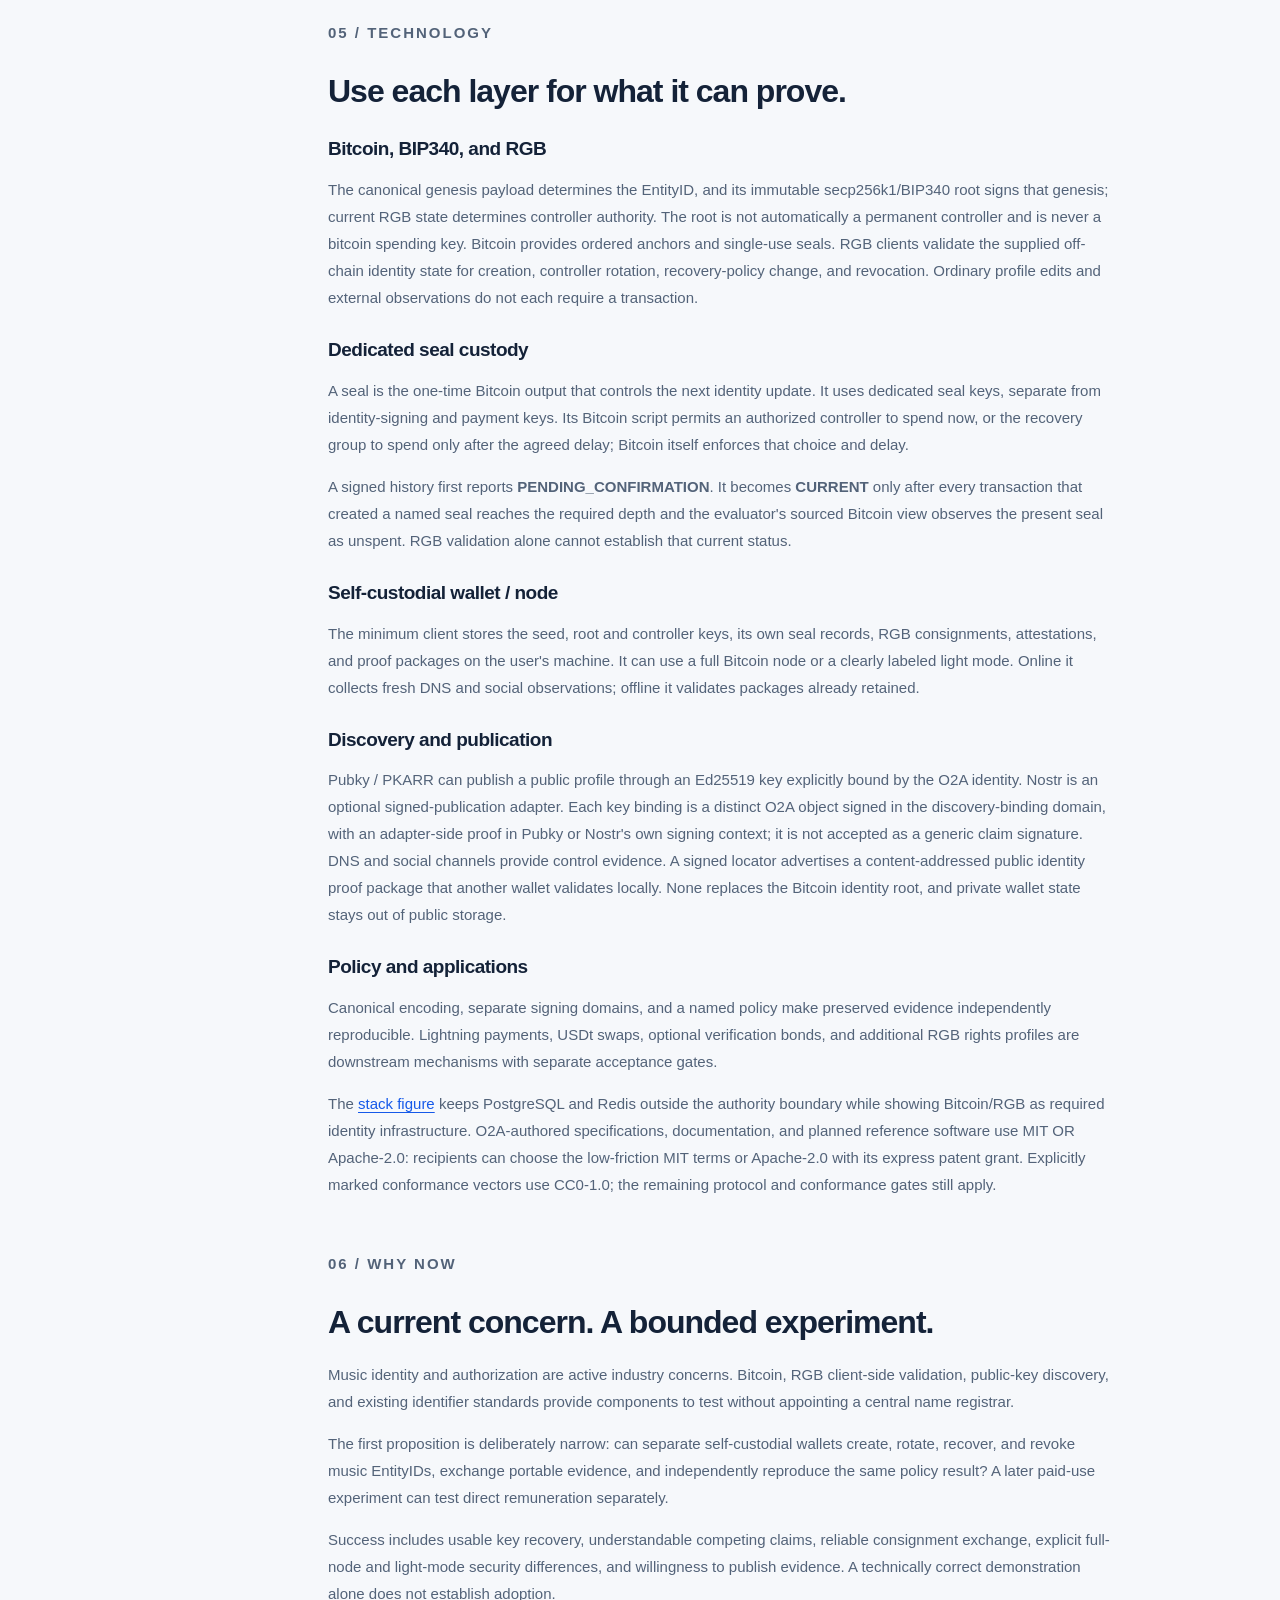
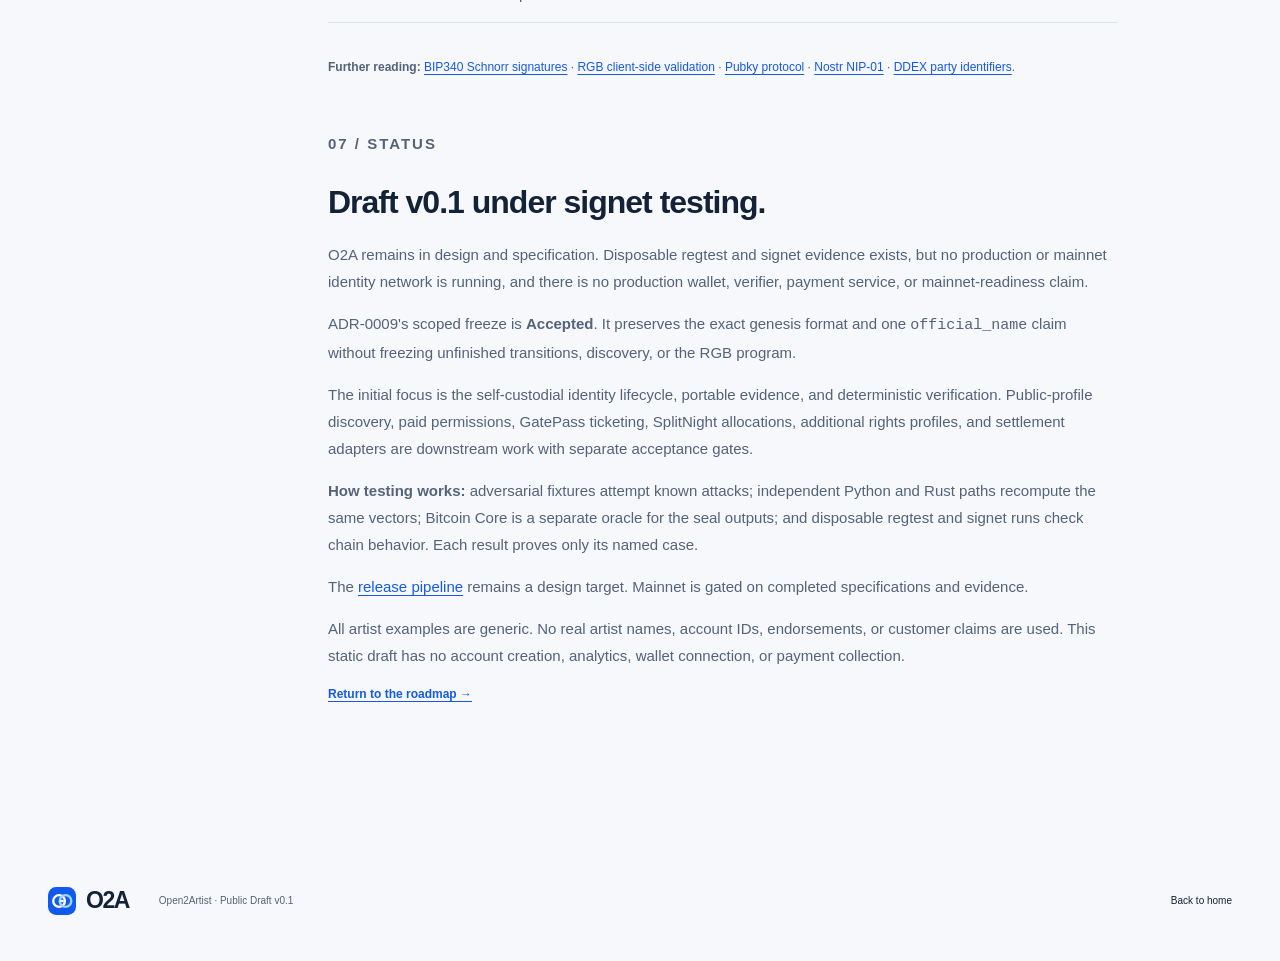
==== commit 69273b05: "Accept scoped genesis freeze and RGB carrier line" ====
--- a/site/guide.html
+++ b/site/guide.html
@@ -19,7 +19,7 @@
       <section id="payments"><p class="eyebrow">04 / ARTIST VALUE</p><h2>Signed approval with direct remuneration.</h2><p>A proposed application lets an artist approve a particular use of profile, brand, catalog, or event material and receive payment at the authorization step. Examples include a commercial tour card, an approved promotional mention, or a maintained catalog feed.</p><p>A “metalink” here means a link accompanied by signed metadata describing the material, permitted use, terms, and authorization. The participant can choose the price, scope, duration, and payment destination. Offers can also be free.</p><ol><li>The artist or an authorized representative signs a specific offer.</li><li>The publisher accepts the terms and pays an invoice tied to that offer.</li><li>When payment and delivery both succeed, the publisher receives a signed permission grant associated with the payment receipt.</li><li>A verifier checks that the use is within the grant's scope.</li></ol><p>Sats over Lightning are the first payment candidate to test. A later, compatible swap adapter could allow receipt of a supported USDt asset. RGB contracts could represent selected digital rights where their state-transition rules are useful.</p><div class="guide-callout"><p>This is an opt-in relationship between participants. O2A cannot charge unrelated websites for public mentions or establish exclusive rights merely because someone controls an identity key.</p></div><p>Payment received, permission delivered, and optional asset conversion are distinct outcomes. A production implementation would need restart recovery, idempotent processing, and an explicit remedy when payment succeeds but delivery fails. Immediate completion, artist income, and adoption are hypotheses to test.</p></section>
       <section id="technology"><p class="eyebrow">05 / TECHNOLOGY</p><h2>Use each layer for what it can prove.</h2><h3>Bitcoin, BIP340, and RGB</h3><p>The canonical genesis payload determines the EntityID, and its immutable secp256k1/BIP340 root signs that genesis; current RGB state determines controller authority. The root is not automatically a permanent controller and is never a bitcoin spending key. Bitcoin provides ordered anchors and single-use seals. RGB clients validate the supplied off-chain identity state for creation, controller rotation, recovery-policy change, and revocation. Ordinary profile edits and external observations do not each require a transaction.</p><h3>Dedicated seal custody</h3><p>A seal is the one-time Bitcoin output that controls the next identity update. It uses dedicated seal keys, separate from identity-signing and payment keys. Its Bitcoin script permits an authorized controller to spend now, or the recovery group to spend only after the agreed delay; Bitcoin itself enforces that choice and delay.</p><p>A signed history first reports <strong>PENDING_CONFIRMATION</strong>. It becomes <strong>CURRENT</strong> only after every transaction that created a named seal reaches the required depth and the evaluator's sourced Bitcoin view observes the present seal as unspent. RGB validation alone cannot establish that current status.</p><h3>Self-custodial wallet / node</h3><p>The minimum client stores the seed, root and controller keys, its own seal records, RGB consignments, attestations, and proof packages on the user's machine. It can use a full Bitcoin node or a clearly labeled light mode. Online it collects fresh DNS and social observations; offline it validates packages already retained.</p><h3>Discovery and publication</h3><p>Pubky / PKARR can publish a public profile through an Ed25519 key explicitly bound by the O2A identity. Nostr is an optional signed-publication adapter. Each key binding is a distinct O2A object signed in the discovery-binding domain, with an adapter-side proof in Pubky or Nostr's own signing context; it is not accepted as a generic claim signature. DNS and social channels provide control evidence. A signed locator advertises a content-addressed public identity proof package that another wallet validates locally. None replaces the Bitcoin identity root, and private wallet state stays out of public storage.</p><h3>Policy and applications</h3><p>Canonical encoding, separate signing domains, and a named policy make preserved evidence independently reproducible. Lightning payments, USDt swaps, optional verification bonds, and additional RGB rights profiles are downstream mechanisms with separate acceptance gates.</p><p>The <a href="index.html#stack">stack figure</a> keeps PostgreSQL and Redis outside the authority boundary while showing Bitcoin/RGB as required identity infrastructure. O2A-authored specifications, documentation, and planned reference software use MIT OR Apache-2.0: recipients can choose the low-friction MIT terms or Apache-2.0 with its express patent grant. Explicitly marked conformance vectors use CC0-1.0; the remaining protocol and conformance gates still apply.</p></section>
       <section id="timing"><p class="eyebrow">06 / WHY NOW</p><h2>A current concern. A bounded experiment.</h2><p>Music identity and authorization are active industry concerns. Bitcoin, RGB client-side validation, public-key discovery, and existing identifier standards provide components to test without appointing a central name registrar.</p><p>The first proposition is deliberately narrow: can separate self-custodial wallets create, rotate, recover, and revoke music EntityIDs, exchange portable evidence, and independently reproduce the same policy result? A later paid-use experiment can test direct remuneration separately.</p><p>Success includes usable key recovery, understandable competing claims, reliable consignment exchange, explicit full-node and light-mode security differences, and willingness to publish evidence. A technically correct demonstration alone does not establish adoption.</p><div class="source-list"><p><strong>Further reading:</strong> <a href="https://github.com/bitcoin/bips/blob/master/bip-0340.mediawiki">BIP340 Schnorr signatures</a> · <a href="https://docs.rgb.info/distributed-computing-concepts/client-side-validation">RGB client-side validation</a> · <a href="https://pubky.org/explore/pubky-protocol/introduction/">Pubky protocol</a> · <a href="https://github.com/nostr-protocol/nips/blob/master/01.md">Nostr NIP-01</a> · <a href="https://pie.ddex.net/party-identification-and-enrichment/6-identifying-and-describing-parties-and-names/6.2-identifying-and-describing-parties/">DDEX party identifiers</a>.</p></div></section>
-      <section id="status"><p class="eyebrow">07 / STATUS</p><h2>Draft v0.1 under signet testing.</h2><p>O2A remains in design and specification. Disposable regtest evidence exists and signet testing is in progress, but there is no production wallet, verifier, payment service, or mainnet-readiness claim.</p><p>ADR-0009's scoped freeze is <strong>Proposed</strong>, not accepted. It would preserve the exact genesis format and one <code>official_name</code> claim without freezing unfinished transitions, discovery, or the RGB program.</p><p>The initial focus is the self-custodial identity lifecycle, portable evidence, and deterministic verification. Public-profile discovery, paid permissions, GatePass ticketing, SplitNight allocations, additional rights profiles, and settlement adapters are downstream work with separate acceptance gates.</p><p><strong>How testing works:</strong> adversarial fixtures attempt known attacks; independent Python and Rust paths recompute the same vectors; Bitcoin Core is a separate oracle for the seal outputs; and disposable regtest and signet runs check chain behavior. Each result proves only its named case.</p><p>The <a href="index.html#pipeline">release pipeline</a> remains a design target. Mainnet is gated on accepted specifications and completed evidence.</p><p>All artist examples are generic. No real artist names, account IDs, endorsements, or customer claims are used. This static draft has no account creation, analytics, wallet connection, or payment collection.</p><a class="text-link" href="index.html#roadmap">Return to the roadmap →</a></section>
+      <section id="status"><p class="eyebrow">07 / STATUS</p><h2>Draft v0.1 under signet testing.</h2><p>O2A remains in design and specification. Disposable regtest and signet evidence exists, but no production or mainnet identity network is running, and there is no production wallet, verifier, payment service, or mainnet-readiness claim.</p><p>ADR-0009's scoped freeze is <strong>Accepted</strong>. It preserves the exact genesis format and one <code>official_name</code> claim without freezing unfinished transitions, discovery, or the RGB program.</p><p>The initial focus is the self-custodial identity lifecycle, portable evidence, and deterministic verification. Public-profile discovery, paid permissions, GatePass ticketing, SplitNight allocations, additional rights profiles, and settlement adapters are downstream work with separate acceptance gates.</p><p><strong>How testing works:</strong> adversarial fixtures attempt known attacks; independent Python and Rust paths recompute the same vectors; Bitcoin Core is a separate oracle for the seal outputs; and disposable regtest and signet runs check chain behavior. Each result proves only its named case.</p><p>The <a href="index.html#pipeline">release pipeline</a> remains a design target. Mainnet is gated on completed specifications and evidence.</p><p>All artist examples are generic. No real artist names, account IDs, endorsements, or customer claims are used. This static draft has no account creation, analytics, wallet connection, or payment collection.</p><a class="text-link" href="index.html#roadmap">Return to the roadmap →</a></section>
     </div></div>
   </main>
   <footer class="footer wrap"><a class="brand" href="index.html"><img src="assets/mark.svg" width="28" height="28" alt=""><span>O2A</span></a><p>Open2Artist · Public Draft v0.1</p><a href="index.html">Back to home</a></footer>
